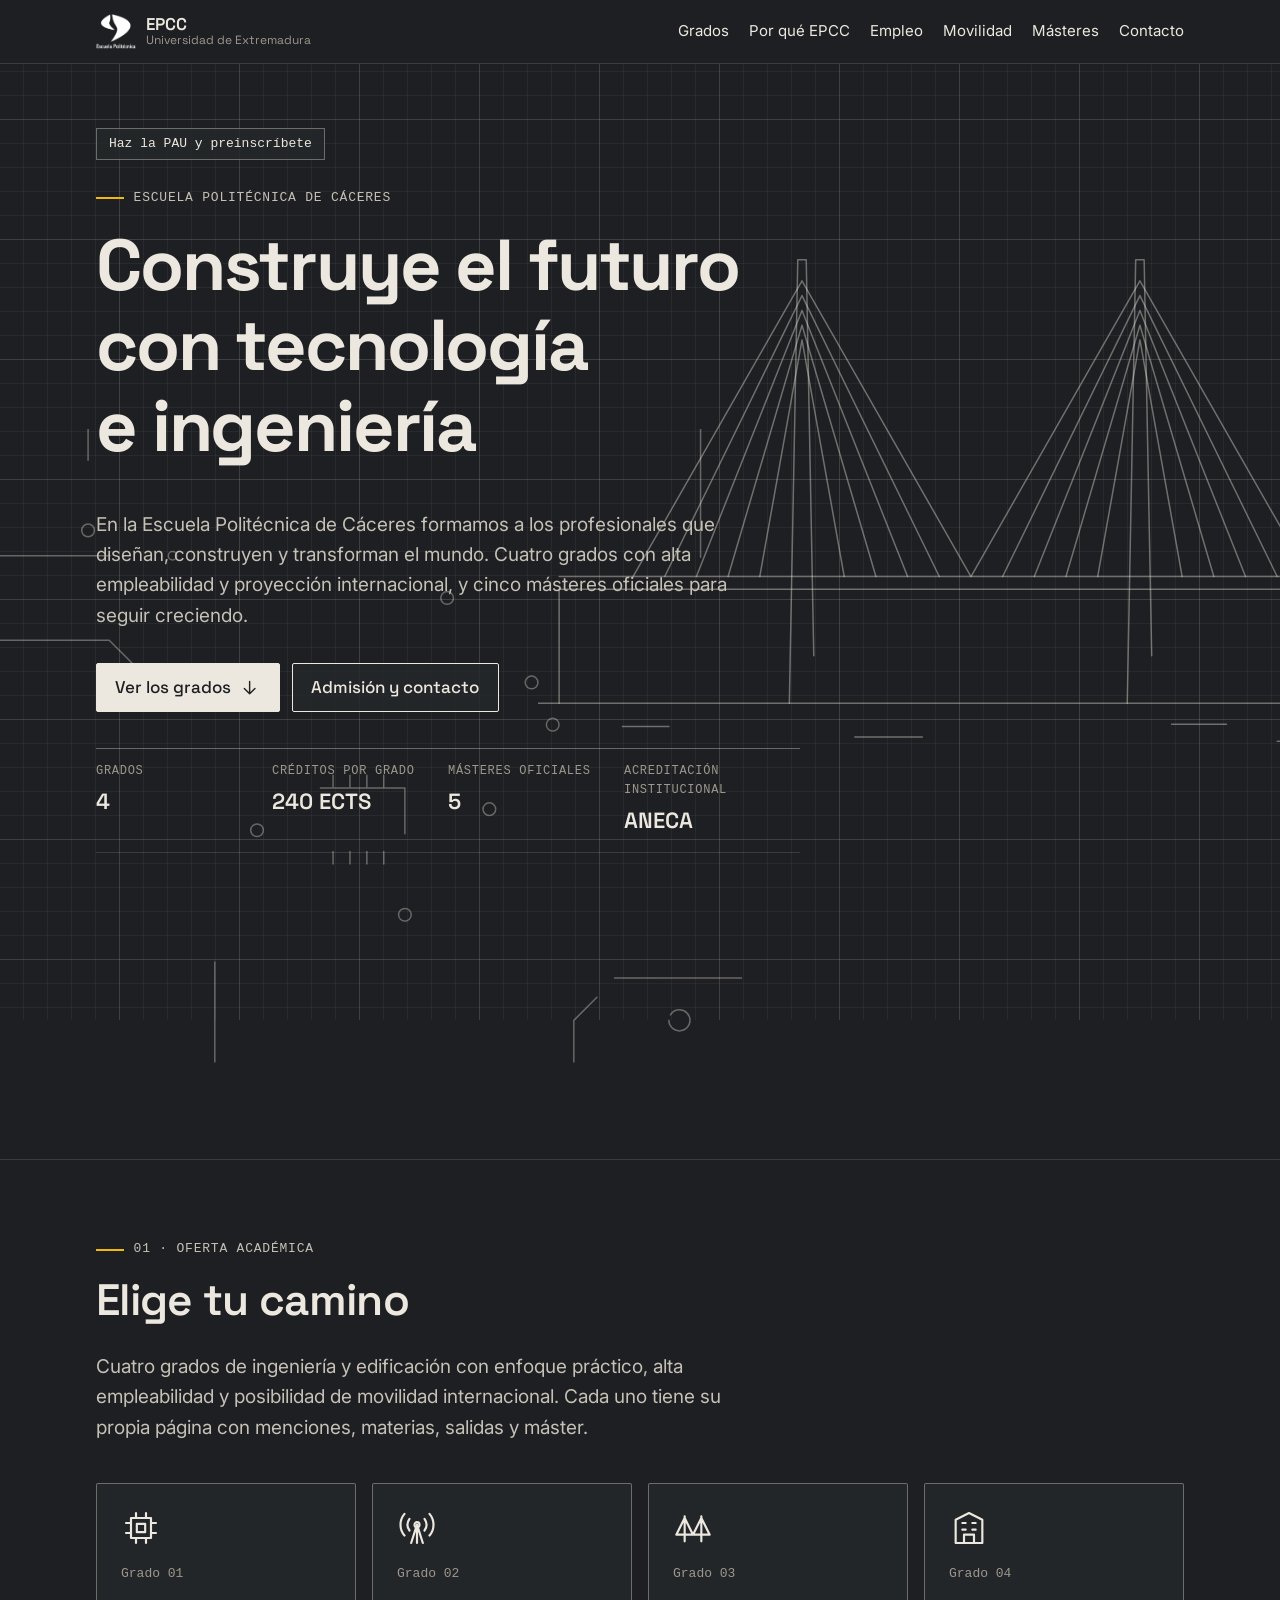
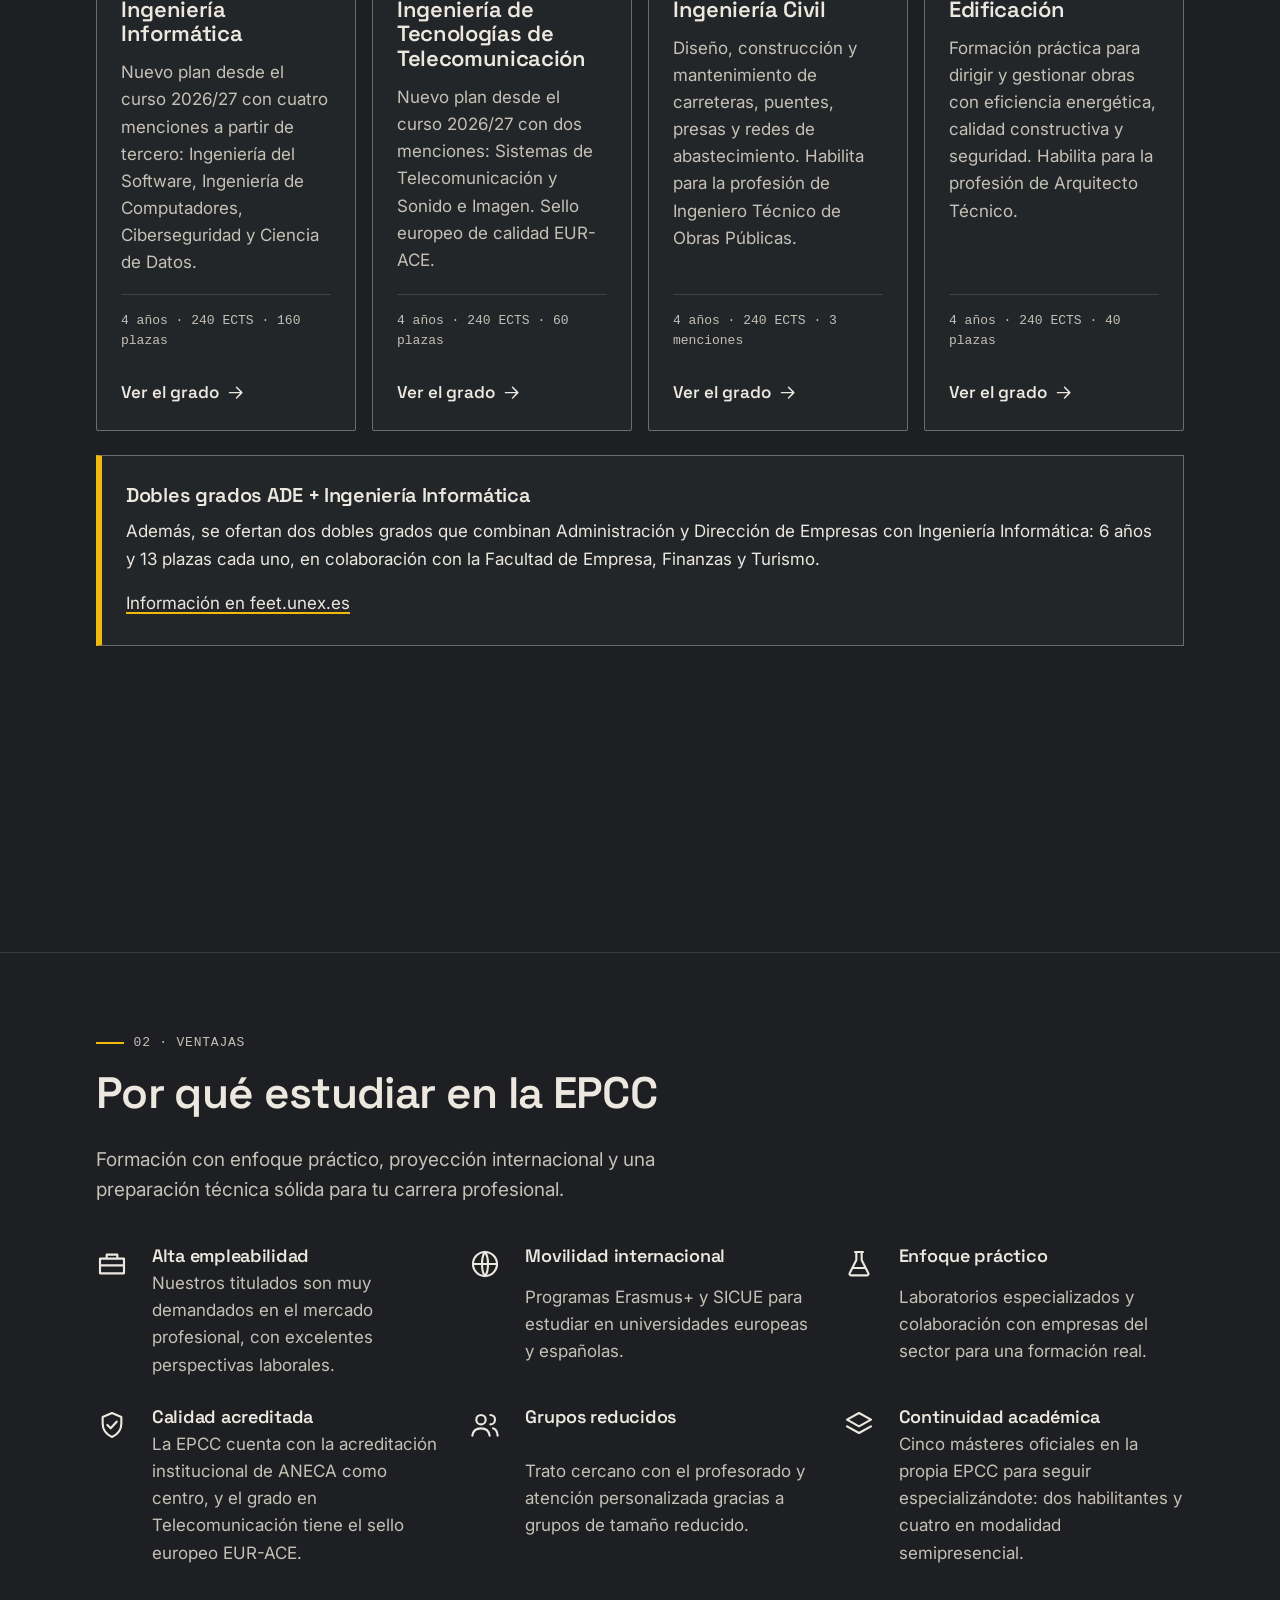
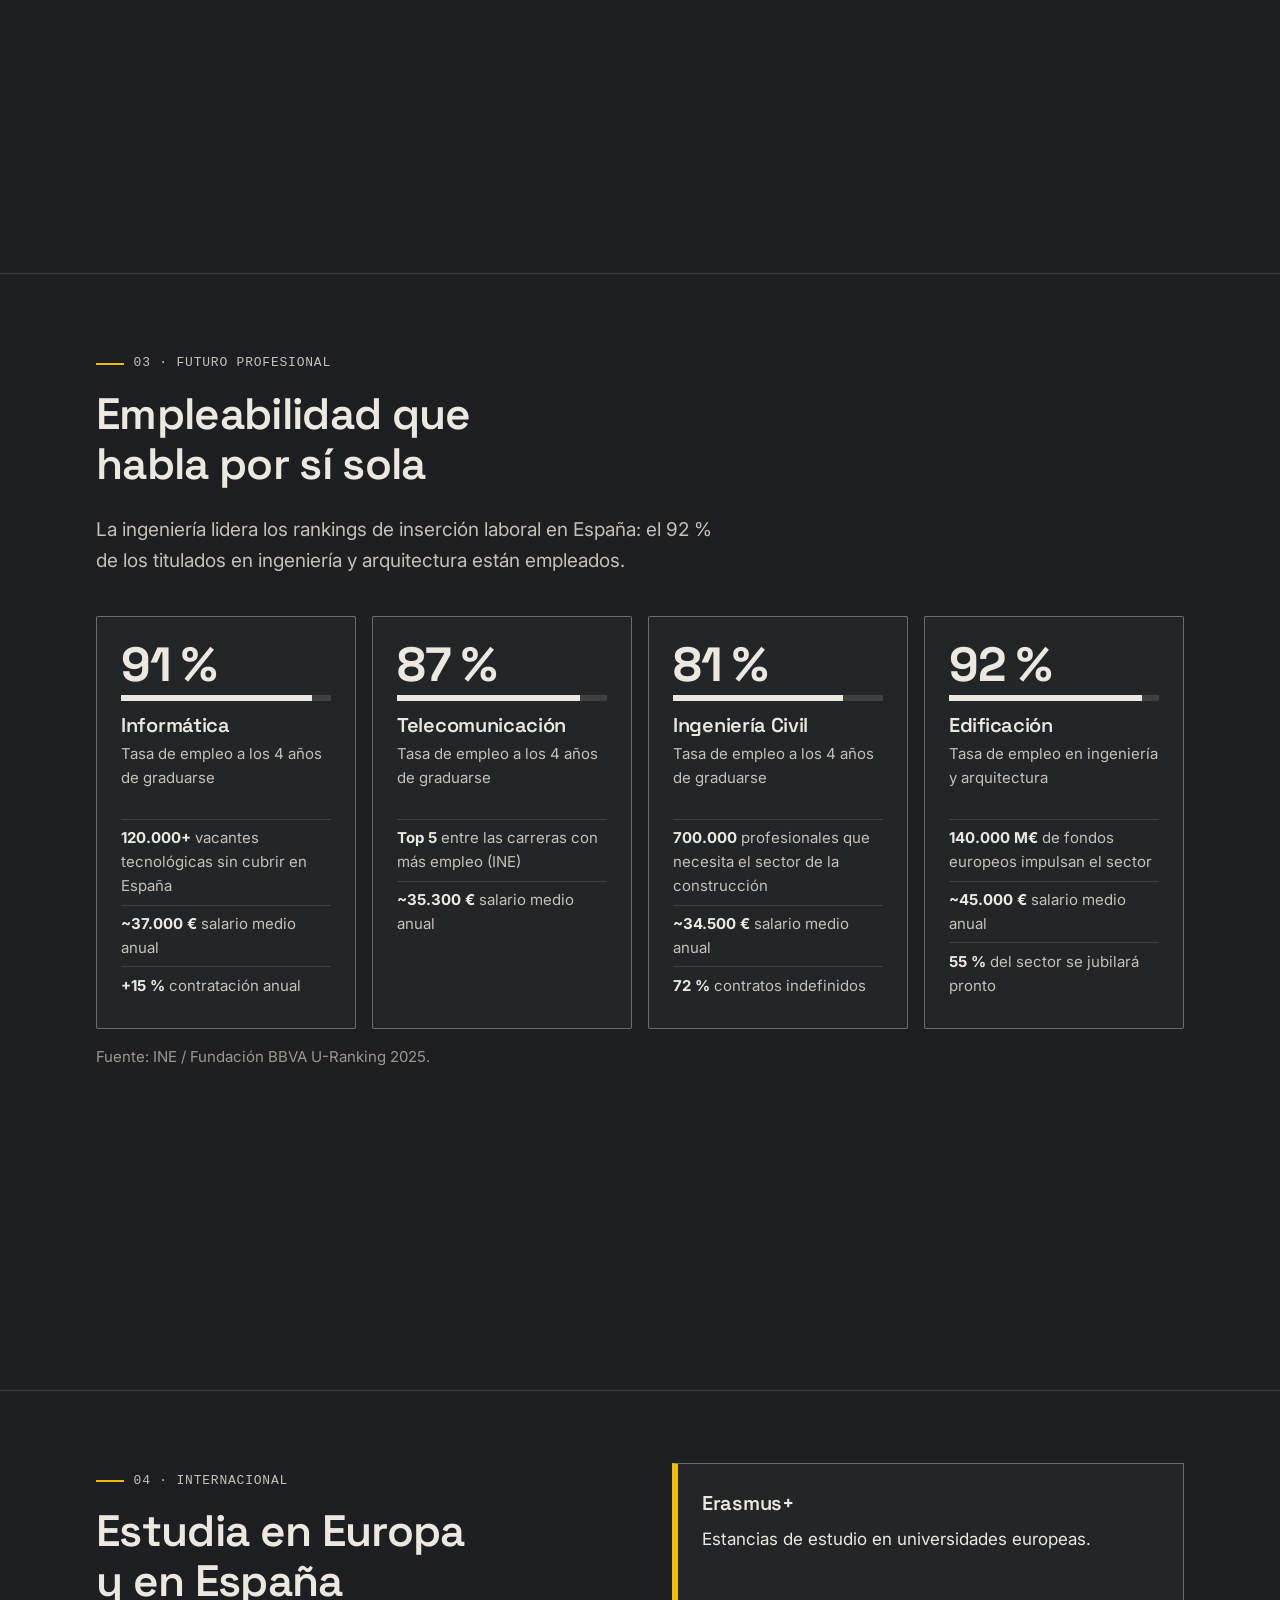
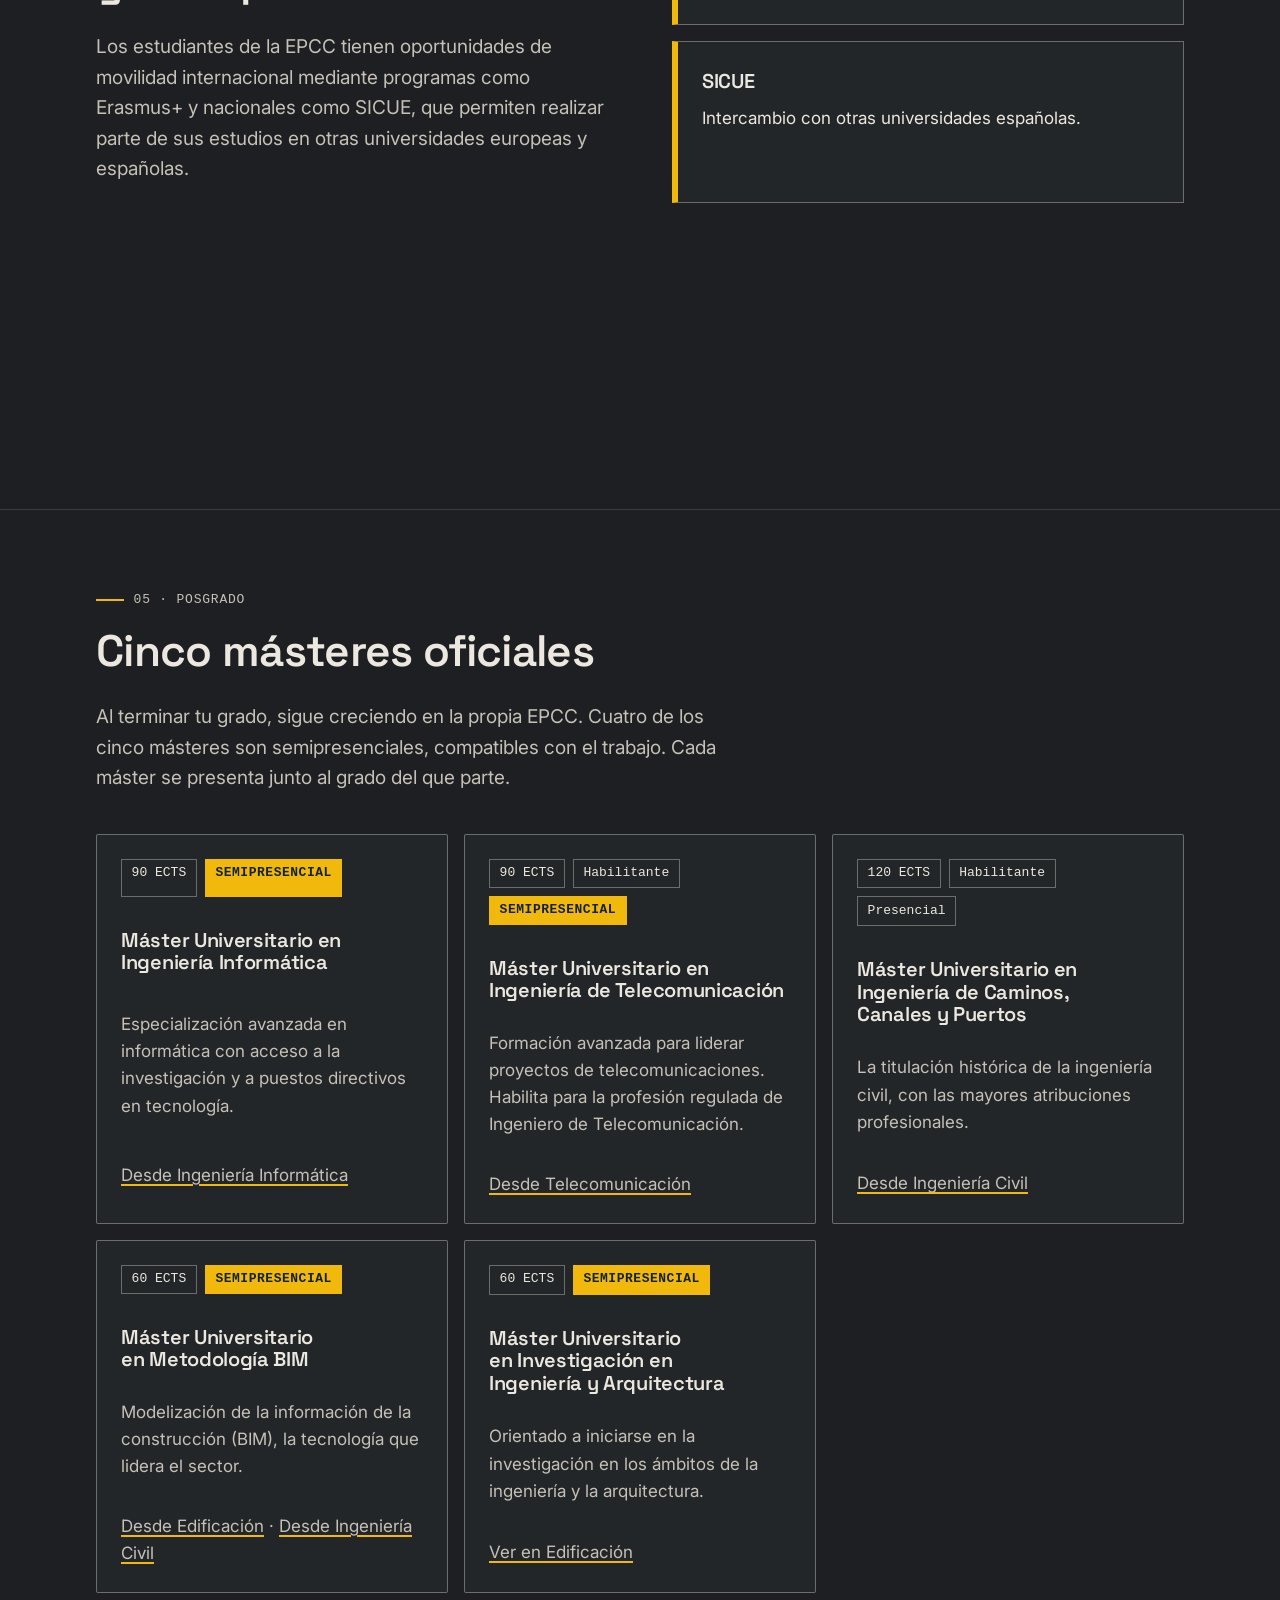
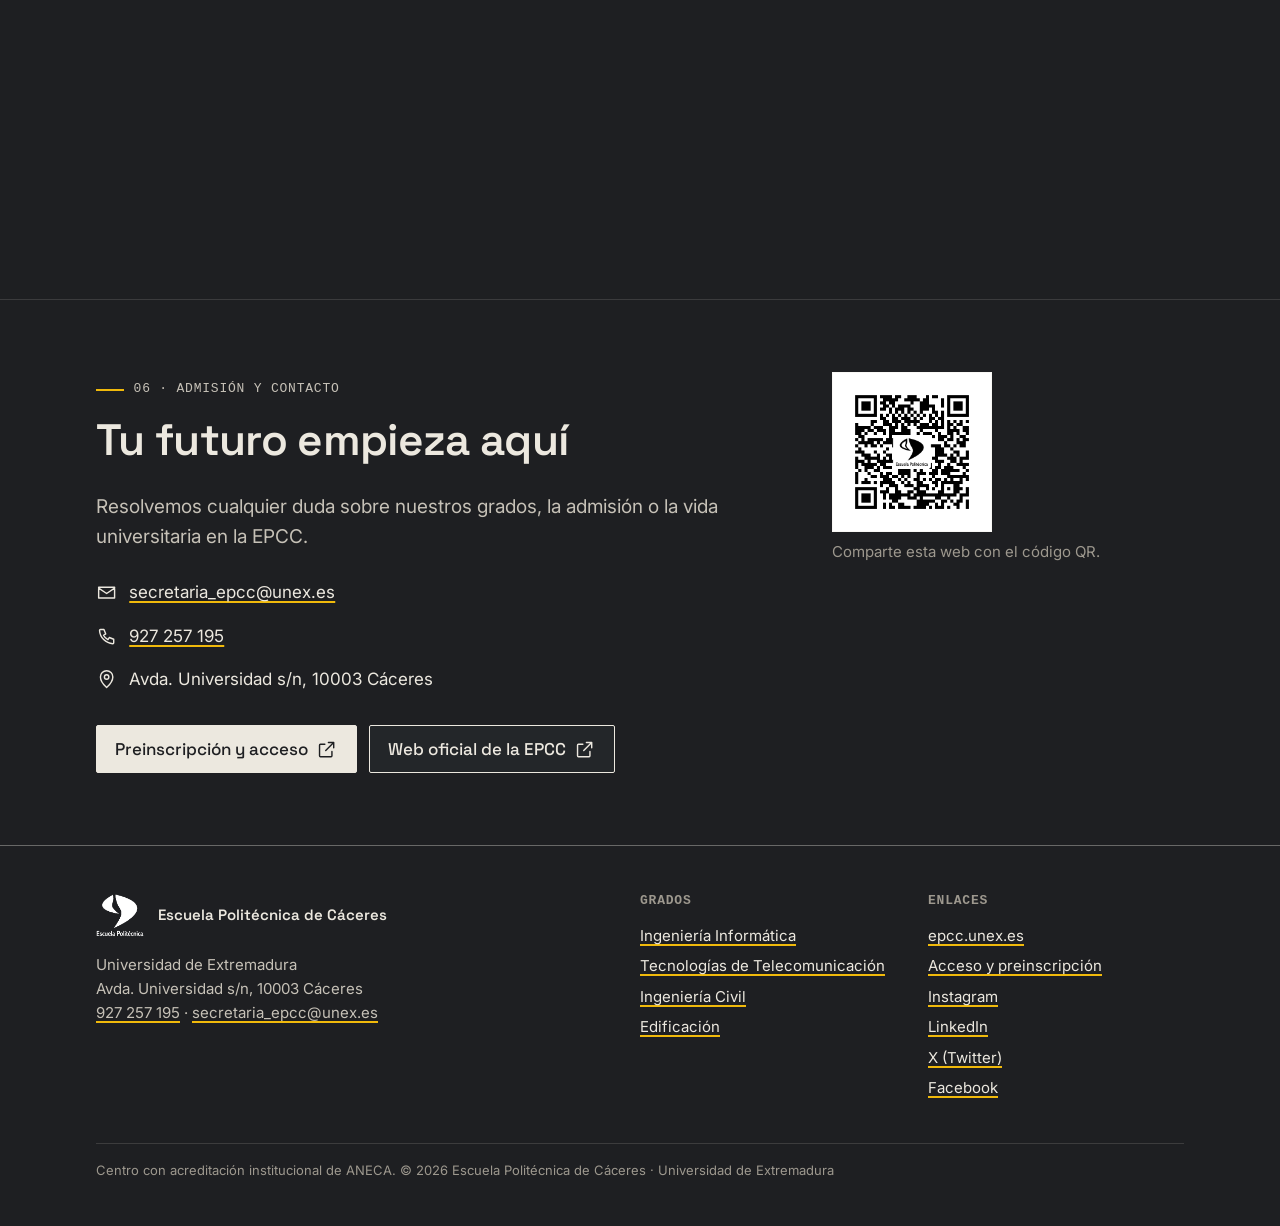
==== index.html @ 47491d98 "fix(design): inline line-art sprite so drawings render from file://" ====
<!DOCTYPE html>
<html lang="es">
<head>
  <meta charset="UTF-8">
  <meta name="viewport" content="width=device-width, initial-scale=1">
  <title>Escuela Politécnica de Cáceres · Grados y másteres</title>
  <meta name="description" content="Escuela Politécnica de Cáceres (Universidad de Extremadura): grados en Ingeniería Informática, Telecomunicación, Ingeniería Civil y Edificación, y cinco másteres oficiales.">
  <meta property="og:type" content="website">
  <meta property="og:title" content="Escuela Politécnica de Cáceres · Grados y másteres">
  <meta property="og:description" content="Cuatro grados de ingeniería y edificación y cinco másteres oficiales en la Universidad de Extremadura, Cáceres.">
  <meta property="og:image" content="assets/img/logo-epcc-color.png">
  <meta property="og:locale" content="es_ES">
  <meta name="theme-color" content="#1e1f22">
  <link rel="icon" type="image/png" href="assets/img/logo-epcc-color.png">
  <link rel="preconnect" href="https://fonts.googleapis.com">
  <link rel="preconnect" href="https://fonts.gstatic.com" crossorigin>
  <link rel="stylesheet" href="https://fonts.googleapis.com/css2?family=Inter:wght@400;500;600&amp;family=Space+Grotesk:wght@500;600;700&amp;display=swap">
  <link rel="stylesheet" href="assets/css/site.css">
  <script src="assets/js/parallax.js" defer></script>
</head>
<body>
  <svg class="sprite" width="0" height="0" style="position:absolute" aria-hidden="true" focusable="false">
    <!-- Inlined line-art sprite (source: assets/img/lineart.svg) so drawings also render from file:// -->
    <symbol id="bridge" viewBox="0 0 800 600">
    <path d="M20 420H780M20 432H780" pathLength="1" vector-effect="non-scaling-stroke"/>
    <path d="M20 432V540M780 432V540" pathLength="1" vector-effect="non-scaling-stroke"/>
    <path d="M0 540H800M80 562h44M300 572h64M600 560h52M700 576h36" pathLength="1" vector-effect="non-scaling-stroke"/>
    <path d="M238 540L246 120H254L262 540" pathLength="1" vector-effect="non-scaling-stroke"/>
    <path d="M558 540L566 120H574L582 540" pathLength="1" vector-effect="non-scaling-stroke"/>
    <path d="M250 196L210 420M250 196L290 420M250 182L180 420M250 182L320 420M250 168L150 420M250 168L350 420M250 154L120 420M250 154L380 420M250 140L90 420M250 140L410 420M570 196L530 420M570 196L610 420M570 182L500 420M570 182L640 420M570 168L470 420M570 168L670 420M570 154L440 420M570 154L700 420M570 140L410 420M570 140L730 420" pathLength="1" vector-effect="non-scaling-stroke"/>
  </symbol>
  <symbol id="dam" viewBox="0 0 800 600">
    <path d="M0 180L140 230L240 470H560L660 230L800 180" pathLength="1" vector-effect="non-scaling-stroke"/>
    <path d="M0 236L118 272L198 470M800 236L682 272L602 470" pathLength="1" vector-effect="non-scaling-stroke"/>
    <path d="M235 250Q400 300 565 250M235 262Q400 312 565 262M262 470Q400 500 538 470" pathLength="1" vector-effect="non-scaling-stroke"/>
    <path d="M276.2 272.9L296.5 476.6M317.5 280.8L331 481.2M358.8 285.4L365.5 484.1M400 287L400 485M441.2 285.4L434.5 484.1M482.5 280.8L469 481.2M523.8 272.9L503.5 476.6" pathLength="1" vector-effect="non-scaling-stroke"/>
    <path d="M300 222h80M420 214h64M350 198h52M470 232h40" pathLength="1" vector-effect="non-scaling-stroke"/>
    <path d="M384 496Q394 556 362 600M418 496Q430 556 452 600" pathLength="1" vector-effect="non-scaling-stroke"/>
    <path d="M470 516h52v30h-52Z" pathLength="1" vector-effect="non-scaling-stroke"/>
  </symbol>
  <symbol id="road" viewBox="0 0 800 600">
    <path d="M0 250H800" pathLength="1" vector-effect="non-scaling-stroke"/>
    <path d="M0 250Q150 196 300 250M470 250Q620 186 800 238" pathLength="1" vector-effect="non-scaling-stroke"/>
    <path d="M60 600L392 250M740 600L408 250" pathLength="1" vector-effect="non-scaling-stroke"/>
    <path d="M400 590L400 545M400 505L400 470M400 442L400 415M400 396L400 376M400 362L400 346M400 336L400 324M400 316L400 306M400 300L400 292" pathLength="1" vector-effect="non-scaling-stroke"/>
    <path d="M714.2 558V426h-24.6M623.8 467V374h-17.4M554.2 397V334h-11.8M498.5 341V302h-7.3" pathLength="1" vector-effect="non-scaling-stroke"/>
  </symbol>
  <symbol id="circuit" viewBox="0 0 800 600">
    <path d="M40 120H260L300 160H514" pathLength="1" vector-effect="non-scaling-stroke"/>
    <path d="M40 200H200L240 240H420L460 280H614" pathLength="1" vector-effect="non-scaling-stroke"/>
    <path d="M80 600V420L120 380H334" pathLength="1" vector-effect="non-scaling-stroke"/>
    <path d="M760 0V200L720 240H606" pathLength="1" vector-effect="non-scaling-stroke"/>
    <path d="M800 520H600L560 480V366" pathLength="1" vector-effect="non-scaling-stroke"/>
    <path d="M300 600V500L340 460H474" pathLength="1" vector-effect="non-scaling-stroke"/>
    <path d="M640 600V560L680 520H800" pathLength="1" vector-effect="non-scaling-stroke"/>
    <path d="M180 0V90" pathLength="1" vector-effect="non-scaling-stroke"/>
    <path d="M514 160a6 6 0 1 0 12 0a6 6 0 1 0 -12 0M614 280a6 6 0 1 0 12 0a6 6 0 1 0 -12 0M334 380a6 6 0 1 0 12 0a6 6 0 1 0 -12 0M594 240a6 6 0 1 0 12 0a6 6 0 1 0 -12 0M554 360a6 6 0 1 0 12 0a6 6 0 1 0 -12 0M474 460a6 6 0 1 0 12 0a6 6 0 1 0 -12 0M174 96a6 6 0 1 0 12 0a6 6 0 1 0 -12 0" pathLength="1" vector-effect="non-scaling-stroke"/>
    <path d="M400 340h80v60h-80ZM412 340V328M412 400V412M428 340V328M428 400V412M444 340V328M444 400V412M460 340V328M460 400V412" pathLength="1" vector-effect="non-scaling-stroke"/>
    <path d="M50 60a10 10 0 1 0 20 0a10 10 0 1 0 -20 0M730 560a10 10 0 1 0 20 0a10 10 0 1 0 -20 0M256 120a4 4 0 1 0 8 0a4 4 0 1 0 -8 0M236 240a4 4 0 1 0 8 0a4 4 0 1 0 -8 0" pathLength="1" vector-effect="non-scaling-stroke"/>
  </symbol>
  <symbol id="chip" viewBox="0 0 800 600">
    <path d="M250 150h300v300h-300Z" pathLength="1" vector-effect="non-scaling-stroke"/>
    <path d="M330 230h140v140h-140Z" pathLength="1" vector-effect="non-scaling-stroke"/>
    <path d="M365 230V370M400 230V370M435 230V370M330 265H470M330 300H470M330 335H470" pathLength="1" vector-effect="non-scaling-stroke"/>
    <path d="M270 150V120M270 450V480M250 300H220M550 300H580M298.9 150V120M298.9 450V480M250 328.9H220M550 328.9H580M327.8 150V120M327.8 450V480M250 357.8H220M550 357.8H580M356.7 150V120M356.7 450V480M250 386.7H220M550 386.7H580M385.6 150V120M385.6 450V480M250 415.6H220M550 415.6H580M414.4 150V120M414.4 450V480M250 444.4H220M550 444.4H580M443.3 150V120M443.3 450V480M250 473.3H220M550 473.3H580M472.2 150V120M472.2 450V480M250 502.2H220M550 502.2H580M501.1 150V120M501.1 450V480M250 531.1H220M550 531.1H580M530 150V120M530 450V480M250 560H220M550 560H580" pathLength="1" vector-effect="non-scaling-stroke"/>
    <path d="M298.9 120V90L258.9 50H40M356.7 120V0M580 357.8H640L680 317.8H800M443.3 480V540L483.3 580H760M220 502.2H160L120 542.2V600" pathLength="1" vector-effect="non-scaling-stroke"/>
    <path d="M265 172a7 7 0 1 0 14 0a7 7 0 1 0 -14 0" pathLength="1" vector-effect="non-scaling-stroke"/>
  </symbol>
  <symbol id="network" viewBox="0 0 800 600">
    <path d="M131.6 136.8L286.5 93.7M312.7 96L459.1 164.9M481.4 166.4L646.6 114.2M126.4 150.2L212.6 288.1M305.8 102.7L400.8 310M465.8 181.2L417.7 309.4M233.8 302.2L388.3 326.6M431.7 326.6L586.2 302.2M604.2 286.6L655.8 123.4M609.9 309.9L710.1 410.1M212.9 312.1L126.1 459.7M131.9 471.7L316.1 498M336 487.3L400.6 349.9M343.9 498.7L528.1 481.1M543.8 468.6L595.6 313.3M551.4 476.2L706.7 424.4M478.5 178.5L590.1 290.1" pathLength="1" vector-effect="non-scaling-stroke"/>
    <path d="M112 140a8 8 0 1 0 16 0a8 8 0 1 0 -16 0M290 90a10 10 0 1 0 20 0a10 10 0 1 0 -20 0M462 170a8 8 0 1 0 16 0a8 8 0 1 0 -16 0M650 110a10 10 0 1 0 20 0a10 10 0 1 0 -20 0M210 300a10 10 0 1 0 20 0a10 10 0 1 0 -20 0M392 330a18 18 0 1 0 36 0a18 18 0 1 0 -36 0M590 300a10 10 0 1 0 20 0a10 10 0 1 0 -20 0M112 470a8 8 0 1 0 16 0a8 8 0 1 0 -16 0M320 500a10 10 0 1 0 20 0a10 10 0 1 0 -20 0M532 480a8 8 0 1 0 16 0a8 8 0 1 0 -16 0M710 420a10 10 0 1 0 20 0a10 10 0 1 0 -20 0" pathLength="1" vector-effect="non-scaling-stroke"/>
    <path d="M403 330a7 7 0 1 0 14 0a7 7 0 1 0 -14 0" pathLength="1" vector-effect="non-scaling-stroke"/>
  </symbol>
  <symbol id="antenna" viewBox="0 0 800 600">
    <path d="M330 560L392 120M470 560L408 120M400 120V40" pathLength="1" vector-effect="non-scaling-stroke"/>
    <path d="M220 560H580" pathLength="1" vector-effect="non-scaling-stroke"/>
    <path d="M338.5 500L461.5 500M346.9 440L453.1 440M355.4 380L444.6 380M363.8 320L436.2 320M372.3 260L427.7 260M380.7 200L419.3 200M386.4 160L413.6 160M392 120L408 120" pathLength="1" vector-effect="non-scaling-stroke"/>
    <path d="M330 560L461.5 500M470 560L338.5 500M338.5 500L453.1 440M461.5 500L346.9 440M346.9 440L444.6 380M453.1 440L355.4 380M355.4 380L436.2 320M444.6 380L363.8 320M363.8 320L427.7 260M436.2 320L372.3 260M372.3 260L419.3 200M427.7 260L380.7 200M380.7 200L413.6 160M419.3 200L386.4 160M386.4 160L408 120M413.6 160L392 120" pathLength="1" vector-effect="non-scaling-stroke"/>
    <path d="M372 214Q342 236 372 258M372 236H356M428 276Q458 298 428 320M428 298H444" pathLength="1" vector-effect="non-scaling-stroke"/>
    <path d="M392 150h-10v34h10M408 150h10v34h-10" pathLength="1" vector-effect="non-scaling-stroke"/>
    <path d="M426.8 29.1A34 34 0 0 1 426.8 70.9M373.2 29.1A34 34 0 0 0 373.2 70.9M450.4 10.6A64 64 0 0 1 450.4 89.4M349.6 10.6A64 64 0 0 0 349.6 89.4M474.1 -7.9A94 94 0 0 1 474.1 107.9M325.9 -7.9A94 94 0 0 0 325.9 107.9M497.7 -26.3A124 124 0 0 1 497.7 126.3M302.3 -26.3A124 124 0 0 0 302.3 126.3" pathLength="1" vector-effect="non-scaling-stroke"/>
  </symbol>
  <symbol id="waveform" viewBox="0 0 800 600">
    <path d="M40 300L46 300.5L52 302.2L58 304.9L64 308.1L70 311.3L76 313.6L82 314.2L88 312.3L94 307.7L100 300.5L106 291.1L112 280.8L118 270.9L124 262.8L130 258L136 257.5L142 261.8L148 270.7L154 283.4L160 298.3L166 313.9L172 328L178 339.1L184 345.8L190 347.5L196 344.2L202 336.6L208 325.9L214 313.8L220 301.8L226 291.4L232 283.6L238 279L244 277.5L250 278.7L256 282L262 286.3L268 291L274 295.4L280 299.3L286 302.5L292 305.2L298 307.7L304 310L310 312L316 313.5L322 313.9L328 312.5L334 308.7L340 302.2L346 292.9L352 281.6L358 269.2L364 257.6L370 248.6L376 244.2L382 245.9L388 254.7L394 270.4L400 292.1L406 317.7L412 344.4L418 368.9L424 388L430 399L436 400L442 390.5L448 371.2L454 344.1L460 312.3L466 279.4L472 249.3L478 225.2L484 209.8L490 204.3L496 208.8L502 222.2L508 242.1L514 265.8L520 290.2L526 312.3L532 330L538 341.8L544 347.3L550 346.8L556 341.4L562 332.7L568 322.5L574 312.4L580 303.5L586 296.7L592 292.3L598 290.1L604 289.7L610 290.6L616 292.1L622 293.8L628 295.6L634 297.4L640 299.1L646 300.9L652 302.8L658 304.8L664 306.7L670 308.2L676 309L682 308.9L688 307.6L694 305.2L700 302.1L706 298.5L712 295.1L718 292.5L724 291L730 290.9L736 292.1L742 294.2L748 296.7L754 298.8L760 300" pathLength="1" vector-effect="non-scaling-stroke"/>
    <path d="M40 300L46 300.9L52 301.6L58 301.9L64 301.3L70 299.9L76 297.5L82 294.3L88 290.8L94 287.6L100 285.2L106 284.3L112 285.3L118 288.4L124 293.5L130 300.1L136 307.5L142 314.9L148 321.1L154 325.5L160 327.2L166 326.1L172 322.3L178 316.2L184 308.5L190 300.3L196 292.6L202 286.3L208 281.9L214 279.9L220 280.3L226 282.7L232 286.5L238 291L244 295.6L250 299.7L256 302.8L262 305L268 306.1L274 306.3L280 306L286 305.4L292 304.5L298 303.4L304 302.1L310 300.3L316 298L322 295.1L328 291.8L334 288.4L340 285.5L346 283.7L352 283.6L358 285.9L364 290.8L370 298.3L376 307.7L382 318.3L388 328.6L394 337.3L400 343L406 344.5L412 341.1L418 332.7L424 320.1L430 304.3L436 287.1L442 270.5L448 256.5L454 246.7L460 242.3L466 243.9L472 251.2L478 263.2L484 278.5L490 295L496 310.9L502 324.5L508 334.3L514 339.6L520 340.3L526 336.8L532 330.1L538 321.3L544 311.8L550 302.9L556 295.4L562 290.1L568 287.1L574 286.2L580 287.1L586 289.3L592 292L598 294.8L604 297.3L610 299.3L616 300.8L622 301.8L628 302.4L634 302.8L640 303.1L646 303.1L652 303L658 302.6L664 301.8L670 300.7L676 299.2L682 297.5L688 295.9L694 294.6L700 293.9L706 293.8L712 294.5L718 295.8L724 297.5L730 299.2L736 300.7L742 301.6L748 301.7L754 301.1L760 300" pathLength="1" vector-effect="non-scaling-stroke"/>
    <path d="M40 300H760" pathLength="1" vector-effect="non-scaling-stroke"/>
    <path d="M70 440h34v60h-34ZM104 440L150 404V536L104 500" pathLength="1" vector-effect="non-scaling-stroke"/>
    <path d="M179.9 453.3A26 26 0 0 1 179.9 486.7M196.8 439.1A48 48 0 0 1 196.8 500.9M213.6 425A70 70 0 0 1 213.6 515" pathLength="1" vector-effect="non-scaling-stroke"/>
    <path d="M570 130a80 80 0 1 0 160 0a80 80 0 1 0 -160 0M558 130a92 92 0 1 0 184 0a92 92 0 1 0 -184 0M679 137.8L657.8 159L628.8 151.2L621 122.2L642.2 101L671.2 108.8L679 137.8" pathLength="1" vector-effect="non-scaling-stroke"/>
    <path d="M679 137.8L650 206M657.8 159L584.2 168M628.8 151.2L584.2 92M621 122.2L650 54M642.2 101L715.8 92M671.2 108.8L715.8 168" pathLength="1" vector-effect="non-scaling-stroke"/>
  </symbol>
  <symbol id="section" viewBox="0 0 800 600">
    <path d="M20 500H780" pathLength="1" vector-effect="non-scaling-stroke"/>
    <path d="M140 410H660M140 420H660M140 320H660M140 330H660M140 230H660M140 240H660M140 140H660M140 150H660" pathLength="1" vector-effect="non-scaling-stroke"/>
    <path d="M140 140V122H660V140" pathLength="1" vector-effect="non-scaling-stroke"/>
    <path d="M154 500V420M166 500V420M154 410V330M166 410V330M154 320V240M166 320V240M154 230V150M166 230V150M314 500V420M326 500V420M314 410V330M326 410V330M314 320V240M326 320V240M314 230V150M326 230V150M474 500V420M486 500V420M474 410V330M486 410V330M474 320V240M486 320V240M474 230V150M486 230V150M634 500V420M646 500V420M634 410V330M646 410V330M634 320V240M646 320V240M634 230V150M646 230V150" pathLength="1" vector-effect="non-scaling-stroke"/>
    <path d="M130 500h60v36h-60ZM290 500h60v36h-60ZM450 500h60v36h-60ZM610 500h60v36h-60Z" pathLength="1" vector-effect="non-scaling-stroke"/>
    <path d="M500 500L500 490L515 490L515 480L530 480L530 470L545 470L545 460L560 460L560 450L575 450L575 440L590 440L590 430L605 430L605 420L620 420M500 410L500 400L515 400L515 390L530 390L530 380L545 380L545 370L560 370L560 360L575 360L575 350L590 350L590 340L605 340L605 330L620 330M500 320L500 310L515 310L515 300L530 300L530 290L545 290L545 280L560 280L560 270L575 270L575 260L590 260L590 250L605 250L605 240L620 240M500 230L500 220L515 220L515 210L530 210L530 200L545 200L545 190L560 190L560 180L575 180L575 170L590 170L590 160L605 160L605 150L620 150" pathLength="1" vector-effect="non-scaling-stroke"/>
    <path d="M90 140V500M82 508L98 492M84 500H130M82 418L98 402M84 410H130M82 328L98 312M84 320H130M82 238L98 222M84 230H130M82 148L98 132M84 140H130" pathLength="1" vector-effect="non-scaling-stroke"/>
    <path d="M40 506L26 522M68 506L54 522M96 506L82 522M124 506L110 522M152 506L138 522M180 506L166 522M208 506L194 522M236 506L222 522M264 506L250 522M292 506L278 522M320 506L306 522M348 506L334 522M376 506L362 522M404 506L390 522M432 506L418 522M460 506L446 522M488 506L474 522M516 506L502 522M544 506L530 522M572 506L558 522M600 506L586 522M628 506L614 522M656 506L642 522M684 506L670 522M712 506L698 522M740 506L726 522M768 506L754 522" pathLength="1" vector-effect="non-scaling-stroke"/>
  </symbol>
  <symbol id="frame" viewBox="0 0 800 600">
    <path d="M60 540H780" pathLength="1" vector-effect="non-scaling-stroke"/>
    <path d="M180 46V540M300 46V540M420 46V540M540 46V540" pathLength="1" vector-effect="non-scaling-stroke"/>
    <path d="M166 30a14 14 0 1 0 28 0a14 14 0 1 0 -28 0M286 30a14 14 0 1 0 28 0a14 14 0 1 0 -28 0M406 30a14 14 0 1 0 28 0a14 14 0 1 0 -28 0M526 30a14 14 0 1 0 28 0a14 14 0 1 0 -28 0" pathLength="1" vector-effect="non-scaling-stroke"/>
    <path d="M150 520H570M150 430H570M150 340H570M150 250H570M150 160H570" pathLength="1" vector-effect="non-scaling-stroke"/>
    <path d="M576 520l12 -12h-24ZM576 430l12 -12h-24ZM576 340l12 -12h-24ZM576 250l12 -12h-24ZM576 160l12 -12h-24Z" pathLength="1" vector-effect="non-scaling-stroke"/>
    <path d="M202 450h76v50h-76ZM202 360h76v50h-76ZM202 270h76v50h-76ZM202 180h76v50h-76ZM322 450h76v50h-76ZM322 360h76v50h-76ZM322 270h76v50h-76ZM322 180h76v50h-76ZM442 450h76v50h-76ZM442 360h76v50h-76ZM442 270h76v50h-76ZM442 180h76v50h-76Z" pathLength="1" vector-effect="non-scaling-stroke"/>
    <path d="M680 540V64M700 540V64M680 540L700 516M700 516L680 492M680 492L700 468M700 468L680 444M680 444L700 420M700 420L680 396M680 396L700 372M700 372L680 348M680 348L700 324M700 324L680 300M680 300L700 276M700 276L680 252M680 252L700 228M700 228L680 204M680 204L700 180M700 180L680 156M680 156L700 132M700 132L680 108M680 108L700 84M700 84L680 60" pathLength="1" vector-effect="non-scaling-stroke"/>
    <path d="M420 80H780M420 92H700M690 40L420 80M690 40L780 80M680 64H700V40H680Z" pathLength="1" vector-effect="non-scaling-stroke"/>
    <path d="M610 92V210M598 210h24M610 210q0 14 -10 14" pathLength="1" vector-effect="non-scaling-stroke"/>
  </symbol>
  <symbol id="plan" viewBox="0 0 800 600">
    <path d="M120 100h560v400h-560Z" pathLength="1" vector-effect="non-scaling-stroke"/>
    <path d="M132 112H668V488H600M540 488H132V112" pathLength="1" vector-effect="non-scaling-stroke"/>
    <path d="M120 500H540M600 500H680" pathLength="1" vector-effect="non-scaling-stroke"/>
    <path d="M132 296H300M350 296H668M132 304H300M350 304H668" pathLength="1" vector-effect="non-scaling-stroke"/>
    <path d="M396 112V200M404 112V200M396 250V296M404 250V296" pathLength="1" vector-effect="non-scaling-stroke"/>
    <path d="M300 300V250A50 50 0 0 1 350 300" pathLength="1" vector-effect="non-scaling-stroke"/>
    <path d="M404 200H454A50 50 0 0 1 404 250" pathLength="1" vector-effect="non-scaling-stroke"/>
    <path d="M540 494V444A60 60 0 0 1 600 494" pathLength="1" vector-effect="non-scaling-stroke"/>
    <path d="M200 106H320M480 106H600M126 380V460M674 160V240" pathLength="1" vector-effect="non-scaling-stroke"/>
    <path d="M120 540H680M120 532V548M680 532V548M400 532V548M80 100V500M72 100H88M72 500H88" pathLength="1" vector-effect="non-scaling-stroke"/>
    <path d="M708 70a22 22 0 1 0 44 0a22 22 0 1 0 -44 0M730 92V40l-8 14M730 40l8 14" pathLength="1" vector-effect="non-scaling-stroke"/>
  </symbol>
  </svg>
  <a class="skip-link" href="#contenido">Saltar al contenido</a>

  <div class="layers" aria-hidden="true">
    <div class="layer layer-grid"></div>
    <div class="layer layer-art">
      <svg class="scene" style="--i: 0" viewBox="0 0 800 600"><use href="#bridge"/></svg>
      <svg class="scene" style="--i: 1" viewBox="0 0 800 600"><use href="#circuit"/></svg>
      <svg class="scene" style="--i: 2" viewBox="0 0 800 600"><use href="#section"/></svg>
      <svg class="scene" style="--i: 3" viewBox="0 0 800 600"><use href="#antenna"/></svg>
      <svg class="scene" style="--i: 4" viewBox="0 0 800 600"><use href="#dam"/></svg>
      <svg class="scene" style="--i: 5" viewBox="0 0 800 600"><use href="#chip"/></svg>
      <svg class="scene" style="--i: 6" viewBox="0 0 800 600"><use href="#frame"/></svg>
    </div>
  </div>

  <div class="page">
    <header class="site-header">
      <div class="wrap">
        <a class="brand" href="index.html">
          <img class="logo-light" src="assets/img/logo-epcc-color.png" width="40" height="35" alt="Logotipo de la Escuela Politécnica de Cáceres">
          <img class="logo-dark" src="assets/img/logo-epcc-white.png" width="40" height="35" alt="Logotipo de la Escuela Politécnica de Cáceres">
          <span>EPCC<small>Universidad de Extremadura</small></span>
        </a>
        <nav class="nav" aria-label="Principal">
          <ul>
            <li><a href="#grados">Grados</a></li>
            <li><a href="#por-que">Por qué EPCC</a></li>
            <li><a href="#empleo">Empleo</a></li>
            <li><a href="#movilidad">Movilidad</a></li>
            <li><a href="#masteres">Másteres</a></li>
            <li><a href="#contacto">Contacto</a></li>
          </ul>
        </nav>
      </div>
    </header>

    <main id="contenido">
      <!-- Hero -->
      <section class="hero" aria-labelledby="hero-title">
        <div class="wrap">
          <p class="hero-badge">Haz la PAU y preinscríbete</p>
          <p class="eyebrow">Escuela Politécnica de Cáceres</p>
          <h1 id="hero-title">Construye el futuro con tecnología e ingeniería</h1>
          <p class="lead">
            En la Escuela Politécnica de Cáceres formamos a los profesionales que diseñan,
            construyen y transforman el mundo. Cuatro grados con alta empleabilidad y
            proyección internacional, y cinco másteres oficiales para seguir creciendo.
          </p>
          <div class="actions">
            <a class="btn btn-primary" href="#grados">
              Ver los grados
              <svg class="icon" viewBox="0 0 24 24" aria-hidden="true"><path d="M12 5v14M6 13l6 6 6-6"/></svg>
            </a>
            <a class="btn" href="#contacto">Admisión y contacto</a>
          </div>
          <dl class="facts">
            <div><dt>Grados</dt><dd>4</dd></div>
            <div><dt>Créditos por grado</dt><dd>240 ECTS</dd></div>
            <div><dt>Másteres oficiales</dt><dd>5</dd></div>
            <div><dt>Acreditación institucional</dt><dd>ANECA</dd></div>
          </dl>
        </div>
      </section>

      <!-- Degrees -->
      <section class="section" id="grados" aria-labelledby="grados-title">
        <div class="wrap">
          <div class="section-head">
            <p class="eyebrow">01 · Oferta académica</p>
            <h2 id="grados-title">Elige tu camino</h2>
            <p class="lead">Cuatro grados de ingeniería y edificación con enfoque práctico, alta empleabilidad y posibilidad de movilidad internacional. Cada uno tiene su propia página con menciones, materias, salidas y máster.</p>
          </div>

          <div class="grid grid-4">
            <a class="card degree-card" href="informatica.html">
              <svg class="card-icon" viewBox="0 0 24 24" aria-hidden="true" fill="none" stroke="currentColor" stroke-width="1.3" stroke-linecap="round" stroke-linejoin="round"><rect x="6" y="6" width="12" height="12"/><rect x="9.5" y="9.5" width="5" height="5"/><path d="M9 3v3M15 3v3M9 18v3M15 18v3M3 9h3M3 15h3M18 9h3M18 15h3"/></svg>
              <span class="card-index">Grado 01</span>
              <h3>Ingeniería Informática</h3>
              <p>Nuevo plan desde el curso 2026/27 con cuatro menciones a partir de tercero: Ingeniería del Software, Ingeniería de Computadores, Ciberseguridad y Ciencia de Datos.</p>
              <p class="meta">4 años · 240 ECTS · 160 plazas</p>
              <span class="go">Ver el grado <svg class="icon" viewBox="0 0 24 24" aria-hidden="true"><path d="M5 12h14M13 6l6 6-6 6"/></svg></span>
            </a>
            <a class="card degree-card" href="teleco.html">
              <svg class="card-icon" viewBox="0 0 24 24" aria-hidden="true" fill="none" stroke="currentColor" stroke-width="1.3" stroke-linecap="round" stroke-linejoin="round"><path d="M12 10v11M8.5 21L12 10l3.5 11M7.5 6.5a6 6 0 0 0 0 7M16.5 6.5a6 6 0 0 1 0 7M4.5 3.5a10 10 0 0 0 0 13M19.5 3.5a10 10 0 0 1 0 13"/><circle cx="12" cy="10" r="1.5"/></svg>
              <span class="card-index">Grado 02</span>
              <h3>Ingeniería de Tecnologías de Telecomunicación</h3>
              <p>Nuevo plan desde el curso 2026/27 con dos menciones: Sistemas de Telecomunicación y Sonido e Imagen. Sello europeo de calidad EUR-ACE.</p>
              <p class="meta">4 años · 240 ECTS · 60 plazas</p>
              <span class="go">Ver el grado <svg class="icon" viewBox="0 0 24 24" aria-hidden="true"><path d="M5 12h14M13 6l6 6-6 6"/></svg></span>
            </a>
            <a class="card degree-card" href="civil.html">
              <svg class="card-icon" viewBox="0 0 24 24" aria-hidden="true" fill="none" stroke="currentColor" stroke-width="1.3" stroke-linecap="round" stroke-linejoin="round"><path d="M2 16h20M7 16V5M17 16V5M7 6l-5 10M7 6l5 10M17 6l-5 10M17 6l5 10M7 16v4M17 16v4"/></svg>
              <span class="card-index">Grado 03</span>
              <h3>Ingeniería Civil</h3>
              <p>Diseño, construcción y mantenimiento de carreteras, puentes, presas y redes de abastecimiento. Habilita para la profesión de Ingeniero Técnico de Obras Públicas.</p>
              <p class="meta">4 años · 240 ECTS · 3 menciones</p>
              <span class="go">Ver el grado <svg class="icon" viewBox="0 0 24 24" aria-hidden="true"><path d="M5 12h14M13 6l6 6-6 6"/></svg></span>
            </a>
            <a class="card degree-card" href="edificacion.html">
              <svg class="card-icon" viewBox="0 0 24 24" aria-hidden="true" fill="none" stroke="currentColor" stroke-width="1.3" stroke-linecap="round" stroke-linejoin="round"><path d="M4 21V7l8-4 8 4v14M4 21h16M9 21v-5h6v5M8 9h2M14 9h2M8 13h2M14 13h2"/></svg>
              <span class="card-index">Grado 04</span>
              <h3>Edificación</h3>
              <p>Formación práctica para dirigir y gestionar obras con eficiencia energética, calidad constructiva y seguridad. Habilita para la profesión de Arquitecto Técnico.</p>
              <p class="meta">4 años · 240 ECTS · 40 plazas</p>
              <span class="go">Ver el grado <svg class="icon" viewBox="0 0 24 24" aria-hidden="true"><path d="M5 12h14M13 6l6 6-6 6"/></svg></span>
            </a>
          </div>

          <div class="callout" style="margin-top: 1.5rem">
            <h3>Dobles grados ADE + Ingeniería Informática</h3>
            <p>Además, se ofertan dos dobles grados que combinan Administración y Dirección de Empresas con Ingeniería Informática: 6 años y 13 plazas cada uno, en colaboración con la Facultad de Empresa, Finanzas y Turismo.</p>
            <p><a href="https://feet.unex.es">Información en feet.unex.es</a></p>
          </div>
        </div>
      </section>

      <!-- Why EPCC -->
      <section class="section" id="por-que" aria-labelledby="por-que-title">
        <div class="wrap">
          <div class="section-head">
            <p class="eyebrow">02 · Ventajas</p>
            <h2 id="por-que-title">Por qué estudiar en la EPCC</h2>
            <p class="lead">Formación con enfoque práctico, proyección internacional y una preparación técnica sólida para tu carrera profesional.</p>
          </div>
          <ul class="features">
            <li>
              <svg class="icon" viewBox="0 0 24 24" aria-hidden="true"><path d="M3 8h18v11H3zM8 8V5h8v3M3 13h18"/></svg>
              <h3>Alta empleabilidad</h3>
              <p>Nuestros titulados son muy demandados en el mercado profesional, con excelentes perspectivas laborales.</p>
            </li>
            <li>
              <svg class="icon" viewBox="0 0 24 24" aria-hidden="true"><circle cx="12" cy="12" r="9"/><path d="M3 12h18M12 3c3 3.5 3 14.5 0 18M12 3c-3 3.5-3 14.5 0 18"/></svg>
              <h3>Movilidad internacional</h3>
              <p>Programas Erasmus+ y SICUE para estudiar en universidades europeas y españolas.</p>
            </li>
            <li>
              <svg class="icon" viewBox="0 0 24 24" aria-hidden="true"><path d="M9 3h6M10 3v6l-5 10a1 1 0 0 0 1 1.5h12a1 1 0 0 0 1-1.5L14 9V3M7 15h10"/></svg>
              <h3>Enfoque práctico</h3>
              <p>Laboratorios especializados y colaboración con empresas del sector para una formación real.</p>
            </li>
            <li>
              <svg class="icon" viewBox="0 0 24 24" aria-hidden="true"><path d="M12 3l7 3v5c0 4.5-3 8-7 10-4-2-7-5.5-7-10V6l7-3zM8.5 12l2.5 2.5 4.5-5"/></svg>
              <h3>Calidad acreditada</h3>
              <p>La EPCC cuenta con la acreditación institucional de ANECA como centro, y el grado en Telecomunicación tiene el sello europeo EUR-ACE.</p>
            </li>
            <li>
              <svg class="icon" viewBox="0 0 24 24" aria-hidden="true"><circle cx="9" cy="8" r="3.5"/><path d="M2.5 20c.5-3.5 3-5.5 6.5-5.5s6 2 6.5 5.5M16 4.5a3.5 3.5 0 0 1 0 7M18 14.5c2 .6 3.2 2.5 3.5 5.5"/></svg>
              <h3>Grupos reducidos</h3>
              <p>Trato cercano con el profesorado y atención personalizada gracias a grupos de tamaño reducido.</p>
            </li>
            <li>
              <svg class="icon" viewBox="0 0 24 24" aria-hidden="true"><path d="M12 3l9 5-9 5-9-5 9-5zM3 13l9 5 9-5"/></svg>
              <h3>Continuidad académica</h3>
              <p>Cinco másteres oficiales en la propia EPCC para seguir especializándote: dos habilitantes y cuatro en modalidad semipresencial.</p>
            </li>
          </ul>
        </div>
      </section>

      <!-- Employability -->
      <section class="section" id="empleo" aria-labelledby="empleo-title">
        <div class="wrap">
          <div class="section-head">
            <p class="eyebrow">03 · Futuro profesional</p>
            <h2 id="empleo-title">Empleabilidad que habla por sí sola</h2>
            <p class="lead">La ingeniería lidera los rankings de inserción laboral en España: el 92&nbsp;% de los titulados en ingeniería y arquitectura están empleados.</p>
          </div>
          <div class="grid grid-4">
            <article class="card stat">
              <span class="stat-value">91&nbsp;%</span>
              <span class="stat-bar" aria-hidden="true"><span style="width: 91%"></span></span>
              <h3>Informática</h3>
              <p class="muted">Tasa de empleo a los 4 años de graduarse</p>
              <ul>
                <li><strong>120.000+</strong> vacantes tecnológicas sin cubrir en España</li>
                <li><strong>~37.000&nbsp;€</strong> salario medio anual</li>
                <li><strong>+15&nbsp;%</strong> contratación anual</li>
              </ul>
            </article>
            <article class="card stat">
              <span class="stat-value">87&nbsp;%</span>
              <span class="stat-bar" aria-hidden="true"><span style="width: 87%"></span></span>
              <h3>Telecomunicación</h3>
              <p class="muted">Tasa de empleo a los 4 años de graduarse</p>
              <ul>
                <li><strong>Top 5</strong> entre las carreras con más empleo (INE)</li>
                <li><strong>~35.300&nbsp;€</strong> salario medio anual</li>
              </ul>
            </article>
            <article class="card stat">
              <span class="stat-value">81&nbsp;%</span>
              <span class="stat-bar" aria-hidden="true"><span style="width: 81%"></span></span>
              <h3>Ingeniería Civil</h3>
              <p class="muted">Tasa de empleo a los 4 años de graduarse</p>
              <ul>
                <li><strong>700.000</strong> profesionales que necesita el sector de la construcción</li>
                <li><strong>~34.500&nbsp;€</strong> salario medio anual</li>
                <li><strong>72&nbsp;%</strong> contratos indefinidos</li>
              </ul>
            </article>
            <article class="card stat">
              <span class="stat-value">92&nbsp;%</span>
              <span class="stat-bar" aria-hidden="true"><span style="width: 92%"></span></span>
              <h3>Edificación</h3>
              <p class="muted">Tasa de empleo en ingeniería y arquitectura</p>
              <ul>
                <li><strong>140.000 M€</strong> de fondos europeos impulsan el sector</li>
                <li><strong>~45.000&nbsp;€</strong> salario medio anual</li>
                <li><strong>55&nbsp;%</strong> del sector se jubilará pronto</li>
              </ul>
            </article>
          </div>
          <p class="muted" style="margin-top: 1rem">Fuente: INE / Fundación BBVA U-Ranking 2025.</p>
        </div>
      </section>

      <!-- Mobility -->
      <section class="section" id="movilidad" aria-labelledby="movilidad-title">
        <div class="wrap split">
          <div>
            <p class="eyebrow">04 · Internacional</p>
            <h2 id="movilidad-title">Estudia en Europa y en España</h2>
            <p class="lead">Los estudiantes de la EPCC tienen oportunidades de movilidad internacional mediante programas como Erasmus+ y nacionales como SICUE, que permiten realizar parte de sus estudios en otras universidades europeas y españolas.</p>
          </div>
          <div class="grid">
            <div class="callout">
              <h3>Erasmus+</h3>
              <p>Estancias de estudio en universidades europeas.</p>
            </div>
            <div class="callout">
              <h3>SICUE</h3>
              <p>Intercambio con otras universidades españolas.</p>
            </div>
          </div>
        </div>
      </section>

      <!-- Masters -->
      <section class="section" id="masteres" aria-labelledby="masteres-title">
        <div class="wrap">
          <div class="section-head">
            <p class="eyebrow">05 · Posgrado</p>
            <h2 id="masteres-title">Cinco másteres oficiales</h2>
            <p class="lead">Al terminar tu grado, sigue creciendo en la propia EPCC. Cuatro de los cinco másteres son semipresenciales, compatibles con el trabajo. Cada máster se presenta junto al grado del que parte.</p>
          </div>
          <div class="grid grid-3">
            <article class="card master">
              <ul class="badges"><li>90 ECTS</li><li class="mode">Semipresencial</li></ul>
              <h3>Máster Universitario en Ingeniería Informática</h3>
              <p>Especialización avanzada en informática con acceso a la investigación y a puestos directivos en tecnología.</p>
              <p><a href="informatica.html#master">Desde Ingeniería Informática</a></p>
            </article>
            <article class="card master">
              <ul class="badges"><li>90 ECTS</li><li>Habilitante</li><li class="mode">Semipresencial</li></ul>
              <h3>Máster Universitario en Ingeniería de Telecomunicación</h3>
              <p>Formación avanzada para liderar proyectos de telecomunicaciones. Habilita para la profesión regulada de Ingeniero de Telecomunicación.</p>
              <p><a href="teleco.html#master">Desde Telecomunicación</a></p>
            </article>
            <article class="card master">
              <ul class="badges"><li>120 ECTS</li><li>Habilitante</li><li>Presencial</li></ul>
              <h3>Máster Universitario en Ingeniería de Caminos, Canales y Puertos</h3>
              <p>La titulación histórica de la ingeniería civil, con las mayores atribuciones profesionales.</p>
              <p><a href="civil.html#master">Desde Ingeniería Civil</a></p>
            </article>
            <article class="card master">
              <ul class="badges"><li>60 ECTS</li><li class="mode">Semipresencial</li></ul>
              <h3>Máster Universitario en Metodología BIM</h3>
              <p>Modelización de la información de la construcción (BIM), la tecnología que lidera el sector.</p>
              <p><a href="edificacion.html#master">Desde Edificación</a> · <a href="civil.html#master">Desde Ingeniería Civil</a></p>
            </article>
            <article class="card master">
              <ul class="badges"><li>60 ECTS</li><li class="mode">Semipresencial</li></ul>
              <h3>Máster Universitario en Investigación en Ingeniería y Arquitectura</h3>
              <p>Orientado a iniciarse en la investigación en los ámbitos de la ingeniería y la arquitectura.</p>
              <p><a href="edificacion.html#master">Ver en Edificación</a></p>
            </article>
          </div>
        </div>
      </section>

      <!-- Admissions and contact -->
      <section class="section" id="contacto" aria-labelledby="contacto-title">
        <div class="wrap contact">
          <div>
            <p class="eyebrow">06 · Admisión y contacto</p>
            <h2 id="contacto-title">Tu futuro empieza aquí</h2>
            <p class="lead">Resolvemos cualquier duda sobre nuestros grados, la admisión o la vida universitaria en la EPCC.</p>
            <ul class="contact-list">
              <li><svg class="icon" viewBox="0 0 24 24" aria-hidden="true"><path d="M3 6h18v12H3zM3 7l9 6 9-6"/></svg><a href="mailto:secretaria_epcc@unex.es">secretaria_epcc@unex.es</a></li>
              <li><svg class="icon" viewBox="0 0 24 24" aria-hidden="true"><path d="M5 4h4l2 5-2.5 1.5a11 11 0 0 0 5 5L15 13l5 2v4a1 1 0 0 1-1 1A16 16 0 0 1 4 5a1 1 0 0 1 1-1z"/></svg><a href="tel:+34927257195">927 257 195</a></li>
              <li><svg class="icon" viewBox="0 0 24 24" aria-hidden="true"><path d="M12 21s-7-6.5-7-12a7 7 0 0 1 14 0c0 5.5-7 12-7 12z"/><circle cx="12" cy="9" r="2.5"/></svg><address>Avda. Universidad s/n, 10003 Cáceres</address></li>
            </ul>
            <div class="actions">
              <a class="btn btn-primary" href="https://alumnado.unex.es">
                Preinscripción y acceso
                <svg class="icon" viewBox="0 0 24 24" aria-hidden="true"><path d="M14 4h6v6M20 4l-9 9M18 14v5a1 1 0 0 1-1 1H5a1 1 0 0 1-1-1V7a1 1 0 0 1 1-1h5"/></svg>
              </a>
              <a class="btn" href="https://epcc.unex.es">
                Web oficial de la EPCC
                <svg class="icon" viewBox="0 0 24 24" aria-hidden="true"><path d="M14 4h6v6M20 4l-9 9M18 14v5a1 1 0 0 1-1 1H5a1 1 0 0 1-1-1V7a1 1 0 0 1 1-1h5"/></svg>
              </a>
            </div>
          </div>
          <figure style="margin: 0">
            <img class="qr" src="assets/img/qr-epcc.png" width="160" height="160" alt="Código QR de acceso a esta web">
            <figcaption class="muted" style="margin-top: 0.5rem">Comparte esta web con el código QR.</figcaption>
          </figure>
        </div>
      </section>
    </main>

    <footer class="site-footer">
      <div class="wrap">
        <div class="footer-grid">
          <div>
            <p class="footer-brand">
              <img class="logo-light" src="assets/img/logo-epcc-color.png" width="48" height="42" alt="">
              <img class="logo-dark" src="assets/img/logo-epcc-white.png" width="48" height="42" alt="">
              Escuela Politécnica de Cáceres
            </p>
            <address>
              Universidad de Extremadura<br>
              Avda. Universidad s/n, 10003 Cáceres<br>
              <a href="tel:+34927257195">927 257 195</a> · <a href="mailto:secretaria_epcc@unex.es">secretaria_epcc@unex.es</a>
            </address>
          </div>
          <nav aria-label="Grados">
            <h2>Grados</h2>
            <ul>
              <li><a href="informatica.html">Ingeniería Informática</a></li>
              <li><a href="teleco.html">Tecnologías de Telecomunicación</a></li>
              <li><a href="civil.html">Ingeniería Civil</a></li>
              <li><a href="edificacion.html">Edificación</a></li>
            </ul>
          </nav>
          <nav aria-label="Enlaces oficiales y redes">
            <h2>Enlaces</h2>
            <ul>
              <li><a href="https://epcc.unex.es">epcc.unex.es</a></li>
              <li><a href="https://alumnado.unex.es">Acceso y preinscripción</a></li>
              <li><a href="https://www.instagram.com/epcc_unex/">Instagram</a></li>
              <li><a href="https://www.linkedin.com/school/epcc-unex/">LinkedIn</a></li>
              <li><a href="https://twitter.com/epcc_unex">X (Twitter)</a></li>
              <li><a href="https://www.facebook.com/epcc.unex/">Facebook</a></li>
            </ul>
          </nav>
        </div>
        <p class="footer-bottom">Centro con acreditación institucional de ANECA. © 2026 Escuela Politécnica de Cáceres · Universidad de Extremadura</p>
      </div>
    </footer>
  </div>
</body>
</html>
---- assets/css/site.css ----
/* ==========================================================================
   EPCC site — shared design system
   Layers: background grid (slowest) / line-art drawings / content.
   ========================================================================== */

:root {
  /* Default theme: charcoal drafting paper with light technical lines */
  --paper: #1e1f22;
  --surface: #26282c;
  --ink: #ece8df;
  --ink-2: #c6c1b7;
  --ink-3: #9d988e;
  --rule: rgba(236, 232, 223, 0.14);
  --rule-strong: rgba(236, 232, 223, 0.36);
  --grid-minor: rgba(236, 232, 223, 0.055);
  --grid-major: rgba(236, 232, 223, 0.11);
  --art: rgba(236, 232, 223, 0.4);
  --panel: rgba(38, 40, 44, 0.84);
  --accent: #f0b90b;
  --accent-soft: rgba(240, 185, 11, 0.16);
  --focus: #8ab4ff;

  --font-display: "Space Grotesk", "Helvetica Neue", Arial, sans-serif;
  --font-body: "Inter", "Helvetica Neue", Arial, sans-serif;
  --font-mono: ui-monospace, "SFMono-Regular", Menlo, Consolas, monospace;

  --gutter: 16px;
  --max: 72rem;
  --measure: 40rem;
  --radius: 2px;

  color-scheme: dark;
}

/* Alternative theme: light drafting paper (opt-in via ?tema=claro) */
:root[data-theme="light"] {
  --paper: #f4f1ea;
  --surface: #fbfaf6;
  --ink: #14213d;
  --ink-2: #3c4860;
  --ink-3: #5b6578;
  --rule: rgba(20, 33, 61, 0.16);
  --rule-strong: rgba(20, 33, 61, 0.38);
  --grid-minor: rgba(20, 33, 61, 0.045);
  --grid-major: rgba(20, 33, 61, 0.09);
  --art: rgba(20, 33, 61, 0.32);
  --panel: rgba(251, 250, 246, 0.86);
  --accent: #e3ae00;
  --accent-soft: rgba(227, 174, 0, 0.18);
  --focus: #1d4ed8;
  color-scheme: light;
}

/* ---------- Base ---------- */

*,
*::before,
*::after { box-sizing: border-box; }

html {
  background: var(--paper);
  -webkit-text-size-adjust: 100%;
  scroll-padding-top: 5rem;
}

body {
  margin: 0;
  background: transparent;
  color: var(--ink);
  font-family: var(--font-body);
  font-size: 1.0625rem;
  line-height: 1.6;
  overflow-x: hidden;
}

img,
svg { display: block; max-width: 100%; }

h1, h2, h3, h4 {
  font-family: var(--font-display);
  font-weight: 600;
  line-height: 1.12;
  letter-spacing: -0.015em;
  margin: 0 0 0.6em;
  text-wrap: balance;
}

h1 { font-size: clamp(2.25rem, 7vw, 4.5rem); font-weight: 700; letter-spacing: -0.03em; }
h2 { font-size: clamp(1.75rem, 4.2vw, 2.75rem); }
h3 { font-size: 1.25rem; }
h4 { font-size: 1.0625rem; }

p { margin: 0 0 1em; }

a {
  color: inherit;
  text-decoration-line: underline;
  text-decoration-color: var(--accent);
  text-decoration-thickness: 2px;
  text-underline-offset: 3px;
}

a:hover { text-decoration-color: currentColor; }

:focus-visible {
  outline: 3px solid var(--focus);
  outline-offset: 3px;
  border-radius: var(--radius);
}

ul, ol { margin: 0 0 1em; padding-left: 1.2em; }

.skip-link {
  position: absolute;
  left: var(--gutter);
  top: -4rem;
  z-index: 10;
  padding: 0.6rem 1rem;
  background: var(--ink);
  color: var(--paper);
}

.skip-link:focus { top: 0.75rem; }

.visually-hidden {
  position: absolute !important;
  width: 1px; height: 1px;
  overflow: hidden;
  clip: rect(0 0 0 0);
  white-space: nowrap;
}

/* ---------- Parallax layers ----------
   Three planes, driven by assets/js/parallax.js (same path in every browser):
   1. grid  — fixed, shifted by --gy (0.2x scroll, wrapped every 120px cell)
   2. art   — spans the page, shifted down by --ay (net 0.5x scroll); one
              drawing per section transition, draw state from --p / --o
   3. page  — content at 1x
   Without JS the grid is static and drawings sit fully drawn along the page. */

body { position: relative; }

.layers {
  position: absolute;
  inset: 0;
  z-index: 0;
  overflow: hidden;
  pointer-events: none;
}

.layer-grid {
  position: fixed;
  left: 0;
  right: 0;
  top: 0;
  height: calc(100vh + 120px);
  background-image:
    linear-gradient(var(--grid-major) 1px, transparent 1px),
    linear-gradient(90deg, var(--grid-major) 1px, transparent 1px),
    linear-gradient(var(--grid-minor) 1px, transparent 1px),
    linear-gradient(90deg, var(--grid-minor) 1px, transparent 1px);
  background-size: 120px 120px, 120px 120px, 24px 24px, 24px 24px;
  background-position: -1px -1px;
  transform: translate3d(0, calc(var(--gy, 0) * -1px), 0);
  will-change: transform;
}

.layer-art {
  position: absolute;
  inset: 0;
  transform: translate3d(0, calc(var(--ay, 0) * 1px), 0);
  will-change: transform;
}

.scene {
  position: absolute;
  top: calc(var(--i, 0) * 120vh + 12vh);
  right: -8vw;
  width: min(66vw, 1100px);
  max-width: none;
  height: auto;
  color: var(--art);
  fill: none;
  stroke: currentColor;
  stroke-width: 1.5;
  stroke-linecap: round;
  stroke-linejoin: round;
  stroke-dasharray: 1;
  stroke-dashoffset: var(--p, 0);
  opacity: var(--o, 1);
}

.scene:nth-child(even) { right: auto; left: -8vw; }

.scene use { fill: none; }

@media (max-width: 899px) {
  .layer-art { opacity: 0.75; }
  .scene { width: 110vw; right: -38vw; }
  .scene:nth-child(even) { right: auto; left: -38vw; }
}

/* Breathing room between sections so the interlude drawings can be seen. */
.hero + .section,
.section + .section { margin-top: clamp(7rem, 26vh, 15rem); }

/* ---------- Layout ---------- */

.page { position: relative; z-index: 1; }

.wrap {
  width: 100%;
  max-width: var(--max);
  margin: 0 auto;
  padding: 0 var(--gutter);
}

@media (min-width: 720px) { :root { --gutter: 32px; } }

.section { padding: 4.5rem 0; border-top: 1px solid var(--rule); }

.section-head { max-width: var(--measure); margin-bottom: 2.5rem; }

.eyebrow {
  display: inline-flex;
  align-items: center;
  gap: 0.6rem;
  margin: 0 0 1rem;
  font-family: var(--font-mono);
  font-size: 0.8125rem;
  letter-spacing: 0.06em;
  text-transform: uppercase;
  color: var(--ink-2);
}

.eyebrow::before {
  content: "";
  width: 1.75rem;
  height: 2px;
  background: var(--accent);
}

.lead { font-size: 1.1875rem; color: var(--ink-2); max-width: var(--measure); }

.muted { color: var(--ink-3); font-size: 0.9375rem; }

/* ---------- Header / navigation ---------- */

.site-header {
  position: sticky;
  top: 0;
  z-index: 5;
  background: var(--paper);
  border-bottom: 1px solid var(--rule);
}

.site-header .wrap {
  display: flex;
  flex-wrap: wrap;
  align-items: center;
  justify-content: space-between;
  gap: 0.25rem 1.5rem;
  padding-top: 0.6rem;
  padding-bottom: 0.6rem;
}

.brand {
  display: inline-flex;
  align-items: center;
  gap: 0.6rem;
  text-decoration: none;
  font-family: var(--font-display);
  font-weight: 600;
  line-height: 1.15;
}

.brand img { width: 40px; height: auto; }
.brand small { display: block; font-weight: 400; font-size: 0.75rem; color: var(--ink-3); }

.nav { width: 100%; overflow-x: auto; scrollbar-width: none; }
.nav::-webkit-scrollbar { display: none; }

.nav ul {
  display: flex;
  gap: 1.25rem;
  margin: 0;
  padding: 0.25rem 0 0.15rem;
  list-style: none;
  white-space: nowrap;
}

.nav a {
  display: inline-block;
  padding: 0.35rem 0;
  font-size: 0.9375rem;
  text-decoration: none;
  border-bottom: 2px solid transparent;
}

.nav a:hover,
.nav a[aria-current="page"] { border-bottom-color: var(--accent); }

@media (min-width: 900px) {
  .nav { width: auto; }
}

/* ---------- Hero ---------- */

.hero { padding: 4rem 0 4.5rem; min-height: min(88vh, 52rem); display: flex; align-items: center; }

.hero h1 { max-width: 14ch; }
.hero .lead { margin-bottom: 2rem; }

.hero-badge {
  display: block;
  width: fit-content;
  margin-bottom: 1.25rem;
  padding: 0.3rem 0.75rem;
  border: 1px solid var(--rule-strong);
  background: var(--panel);
  font-family: var(--font-mono);
  font-size: 0.8125rem;
}

.actions { display: flex; flex-wrap: wrap; gap: 0.75rem; }

.btn {
  display: inline-flex;
  align-items: center;
  gap: 0.5rem;
  min-height: 2.75rem;
  padding: 0.6rem 1.15rem;
  border: 1.5px solid var(--ink);
  border-radius: var(--radius);
  font-family: var(--font-display);
  font-weight: 500;
  text-decoration: none;
  background: var(--panel);
}

.btn-primary { background: var(--ink); color: var(--paper); }
.btn:hover { box-shadow: 4px 4px 0 var(--accent); }

.icon {
  width: 1.25em;
  height: 1.25em;
  flex: none;
  fill: none;
  stroke: currentColor;
  stroke-width: 1.6;
  stroke-linecap: round;
  stroke-linejoin: round;
}

/* Key facts */
.facts {
  display: grid;
  grid-template-columns: repeat(2, minmax(0, 1fr));
  gap: 0;
  margin: 2.25rem 0 0;
  max-width: 44rem;
  border-top: 1px solid var(--rule-strong);
}

.facts div { padding: 0.85rem 0.75rem 0.85rem 0; border-bottom: 1px solid var(--rule); }
.facts dt { font-family: var(--font-mono); font-size: 0.75rem; text-transform: uppercase; letter-spacing: 0.06em; color: var(--ink-3); }
.facts dd { margin: 0.15rem 0 0; font-family: var(--font-display); font-size: 1.375rem; font-weight: 600; }

@media (min-width: 720px) {
  .facts { grid-template-columns: repeat(4, minmax(0, 1fr)); }
}

/* ---------- Cards and grids ---------- */

.grid { display: grid; gap: 1rem; grid-template-columns: 1fr; }

@media (min-width: 720px) {
  .grid-2 { grid-template-columns: repeat(2, minmax(0, 1fr)); }
  .grid-3 { grid-template-columns: repeat(2, minmax(0, 1fr)); }
}

@media (min-width: 1000px) {
  .grid-3 { grid-template-columns: repeat(3, minmax(0, 1fr)); }
  .grid-4 { grid-template-columns: repeat(4, minmax(0, 1fr)); }
}

@media (min-width: 720px) and (max-width: 999px) {
  .grid-4 { grid-template-columns: repeat(2, minmax(0, 1fr)); }
}

.card {
  position: relative;
  padding: 1.5rem;
  background: var(--panel);
  border: 1px solid var(--rule-strong);
  border-radius: var(--radius);
}

.card > :last-child { margin-bottom: 0; }

.card-index {
  display: block;
  margin-bottom: 0.75rem;
  font-family: var(--font-mono);
  font-size: 0.8125rem;
  color: var(--ink-3);
}

.card p { color: var(--ink-2); }

/* Degree card: whole card is one link */
.degree-card {
  display: flex;
  flex-direction: column;
  text-decoration: none;
  transition: box-shadow 0.15s ease, transform 0.15s ease;
}

.degree-card:hover { box-shadow: 6px 6px 0 var(--accent); transform: translate(-2px, -2px); }

.degree-card h3 { font-size: 1.375rem; }

.degree-card .meta {
  margin-top: auto;
  padding-top: 1rem;
  border-top: 1px solid var(--rule);
  font-family: var(--font-mono);
  font-size: 0.8125rem;
  color: var(--ink-2);
}

.degree-card .go {
  display: inline-flex;
  align-items: center;
  gap: 0.4rem;
  margin-top: 0.85rem;
  font-family: var(--font-display);
  font-weight: 600;
}

.card-icon { width: 2.5rem; height: 2.5rem; margin-bottom: 1rem; color: var(--ink); }

/* Feature list (icon + text) */
.features { display: grid; gap: 1.75rem 2rem; grid-template-columns: 1fr; margin: 0; padding: 0; list-style: none; }

@media (min-width: 720px) { .features { grid-template-columns: repeat(2, minmax(0, 1fr)); } }
@media (min-width: 1000px) { .features { grid-template-columns: repeat(3, minmax(0, 1fr)); } }

.features li { display: grid; grid-template-columns: 2.5rem 1fr; gap: 0.25rem 1rem; }
.features .icon { width: 2rem; height: 2rem; grid-row: span 2; margin-top: 0.15rem; }
.features h3 { margin: 0; font-size: 1.125rem; }
.features p { margin: 0; color: var(--ink-2); }

/* Statistics */
.stat { display: flex; flex-direction: column; gap: 0.35rem; }
.stat-value { font-family: var(--font-display); font-size: 3rem; font-weight: 700; line-height: 1; letter-spacing: -0.03em; }
.stat-bar { height: 6px; background: var(--rule); }
.stat-bar span { display: block; height: 100%; background: var(--ink); }
.stat h3 { margin: 0.5rem 0 0; }
.stat ul { margin: 0.5rem 0 0; padding: 0; list-style: none; font-size: 0.9375rem; color: var(--ink-2); }
.stat li { padding: 0.4rem 0; border-top: 1px solid var(--rule); }
.stat li strong { color: var(--ink); }

/* Lists */
.check-list { list-style: none; padding: 0; margin: 0; }
.check-list li { position: relative; padding: 0.7rem 0 0.7rem 2rem; border-bottom: 1px solid var(--rule); }
.check-list li::before {
  content: "";
  position: absolute;
  left: 0.15rem;
  top: 1.05rem;
  width: 0.9rem;
  height: 0.45rem;
  border-left: 2px solid var(--ink);
  border-bottom: 2px solid var(--ink);
  transform: rotate(-45deg);
}

.tags { display: flex; flex-wrap: wrap; gap: 0.5rem; padding: 0; margin: 0; list-style: none; }
.tags li {
  padding: 0.35rem 0.8rem;
  border: 1px solid var(--rule-strong);
  background: var(--panel);
  font-size: 0.9375rem;
}

.split { display: grid; gap: 2.5rem; grid-template-columns: 1fr; }
@media (min-width: 900px) { .split { grid-template-columns: repeat(2, minmax(0, 1fr)); gap: 4rem; } }

/* Callout (mobility, double degree) */
.callout {
  padding: 1.75rem 1.5rem;
  background: var(--panel);
  border: 1px solid var(--rule-strong);
  border-left: 6px solid var(--accent);
}

.callout > :last-child { margin-bottom: 0; }

/* Master block */
.master { display: grid; gap: 1rem; }
.badges { display: flex; flex-wrap: wrap; gap: 0.5rem; margin: 0 0 1rem; padding: 0; list-style: none; }
.badges li {
  padding: 0.2rem 0.6rem;
  border: 1px solid var(--rule-strong);
  font-family: var(--font-mono);
  font-size: 0.8125rem;
}
/* Delivery-mode highlight (semipresencial masters) */
.badges li.mode {
  background: var(--accent);
  border-color: var(--accent);
  color: #14213d;
  font-weight: 600;
  text-transform: uppercase;
  letter-spacing: 0.04em;
}

/* Details / summary */
details { border-top: 1px solid var(--rule-strong); }
details:last-of-type { border-bottom: 1px solid var(--rule-strong); }
summary {
  display: flex;
  justify-content: space-between;
  gap: 1rem;
  padding: 1rem 0;
  cursor: pointer;
  font-family: var(--font-display);
  font-weight: 600;
  font-size: 1.125rem;
  list-style: none;
}
summary::-webkit-details-marker { display: none; }
summary::after { content: "+"; font-family: var(--font-mono); font-weight: 400; }
details[open] summary::after { content: "\2212"; }
details > div { padding: 0 0 1.25rem; color: var(--ink-2); }
details > div > :last-child { margin-bottom: 0; }

/* Link lists */
.link-list { list-style: none; padding: 0; margin: 0; }
.link-list li { border-bottom: 1px solid var(--rule); }
.link-list a {
  display: flex;
  justify-content: space-between;
  align-items: center;
  gap: 1rem;
  padding: 0.85rem 0;
  text-decoration: none;
}
.link-list a:hover { text-decoration: underline; text-decoration-color: var(--accent); }
.link-list small { display: block; color: var(--ink-3); font-family: var(--font-mono); font-size: 0.75rem; }

/* Sibling degree navigation */
.siblings { display: grid; gap: 0.75rem; grid-template-columns: 1fr; padding: 0; margin: 0; list-style: none; }
@media (min-width: 720px) { .siblings { grid-template-columns: repeat(4, minmax(0, 1fr)); } }
.siblings a {
  display: block;
  height: 100%;
  padding: 1rem;
  border: 1px solid var(--rule-strong);
  background: var(--panel);
  text-decoration: none;
  font-family: var(--font-display);
  font-weight: 600;
}
.siblings a:hover { box-shadow: 4px 4px 0 var(--accent); }
.siblings small { display: block; font-family: var(--font-mono); font-weight: 400; font-size: 0.75rem; color: var(--ink-3); }

/* Contact */
.contact { display: grid; gap: 2rem; grid-template-columns: 1fr; align-items: start; }
@media (min-width: 900px) { .contact { grid-template-columns: 2fr 1fr; } }
.contact address { font-style: normal; }
.contact-list { list-style: none; padding: 0; margin: 0 0 1.5rem; }
.contact-list li { display: flex; gap: 0.75rem; align-items: center; padding: 0.5rem 0; }
.qr { width: 160px; padding: 10px; background: #fff; border: 1px solid var(--rule-strong); }

/* ---------- Footer ---------- */

.site-footer { padding: 3rem 0 2rem; border-top: 1px solid var(--rule-strong); background: var(--paper); font-size: 0.9375rem; }
.footer-grid { display: grid; gap: 2rem; grid-template-columns: 1fr; }
@media (min-width: 720px) { .footer-grid { grid-template-columns: 2fr 1fr 1fr; } }
.site-footer h2 { font-size: 0.8125rem; font-family: var(--font-mono); text-transform: uppercase; letter-spacing: 0.06em; color: var(--ink-3); margin-bottom: 0.75rem; }
.site-footer ul { list-style: none; padding: 0; margin: 0; }
.site-footer li { padding: 0.2rem 0; }
.site-footer address { font-style: normal; color: var(--ink-2); }
.footer-brand { display: flex; gap: 0.85rem; align-items: center; margin-bottom: 1rem; font-family: var(--font-display); font-weight: 600; }
.footer-brand img { width: 48px; height: auto; }
.footer-bottom { margin-top: 2.5rem; padding-top: 1rem; border-top: 1px solid var(--rule); color: var(--ink-3); font-size: 0.8125rem; }

/* Theme-dependent logo */
.logo-light { display: none; }
:root[data-theme="light"] .logo-light { display: block; }
:root[data-theme="light"] .logo-dark { display: none; }

/* ---------- Motion preferences ---------- */

@media (prefers-reduced-motion: reduce) {
  *, *::before, *::after { transition: none !important; scroll-behavior: auto !important; }
  .degree-card:hover { transform: none; }
}

@media print {
  .layers, .site-header nav { display: none; }
}
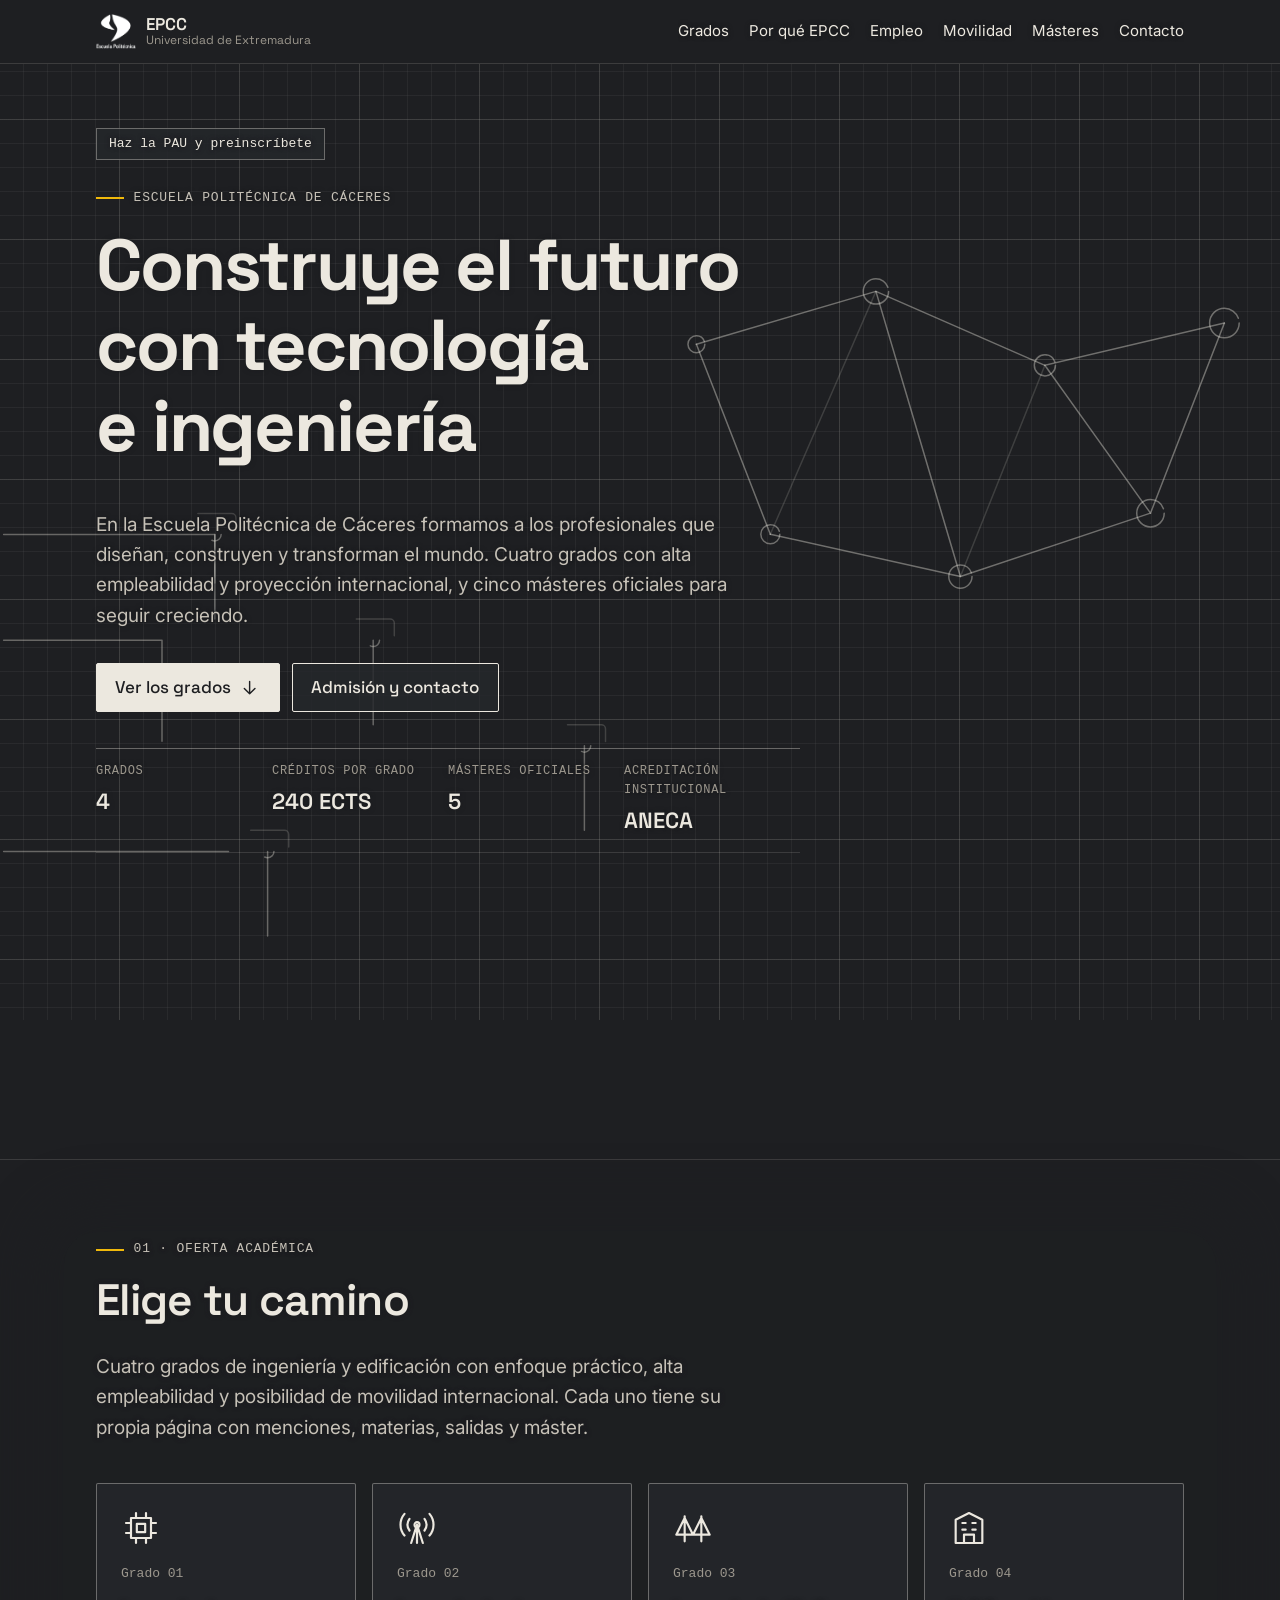
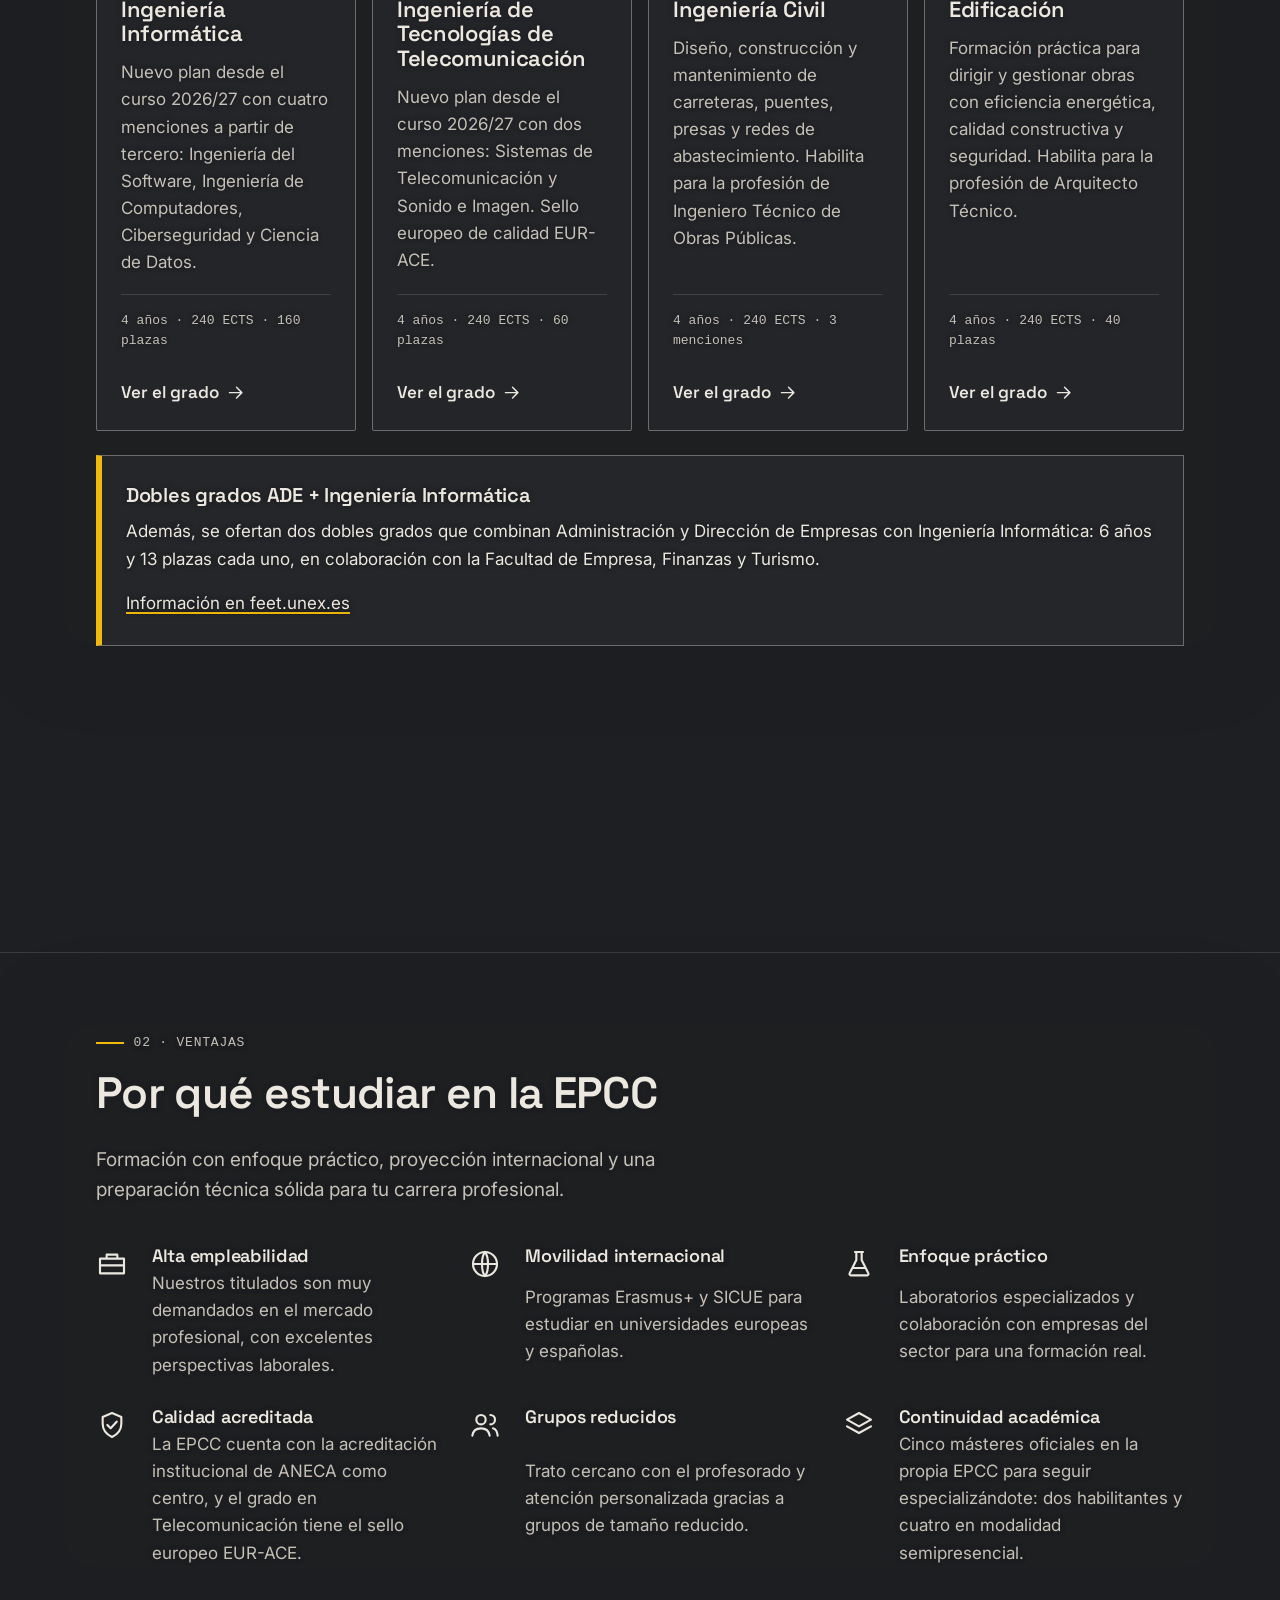
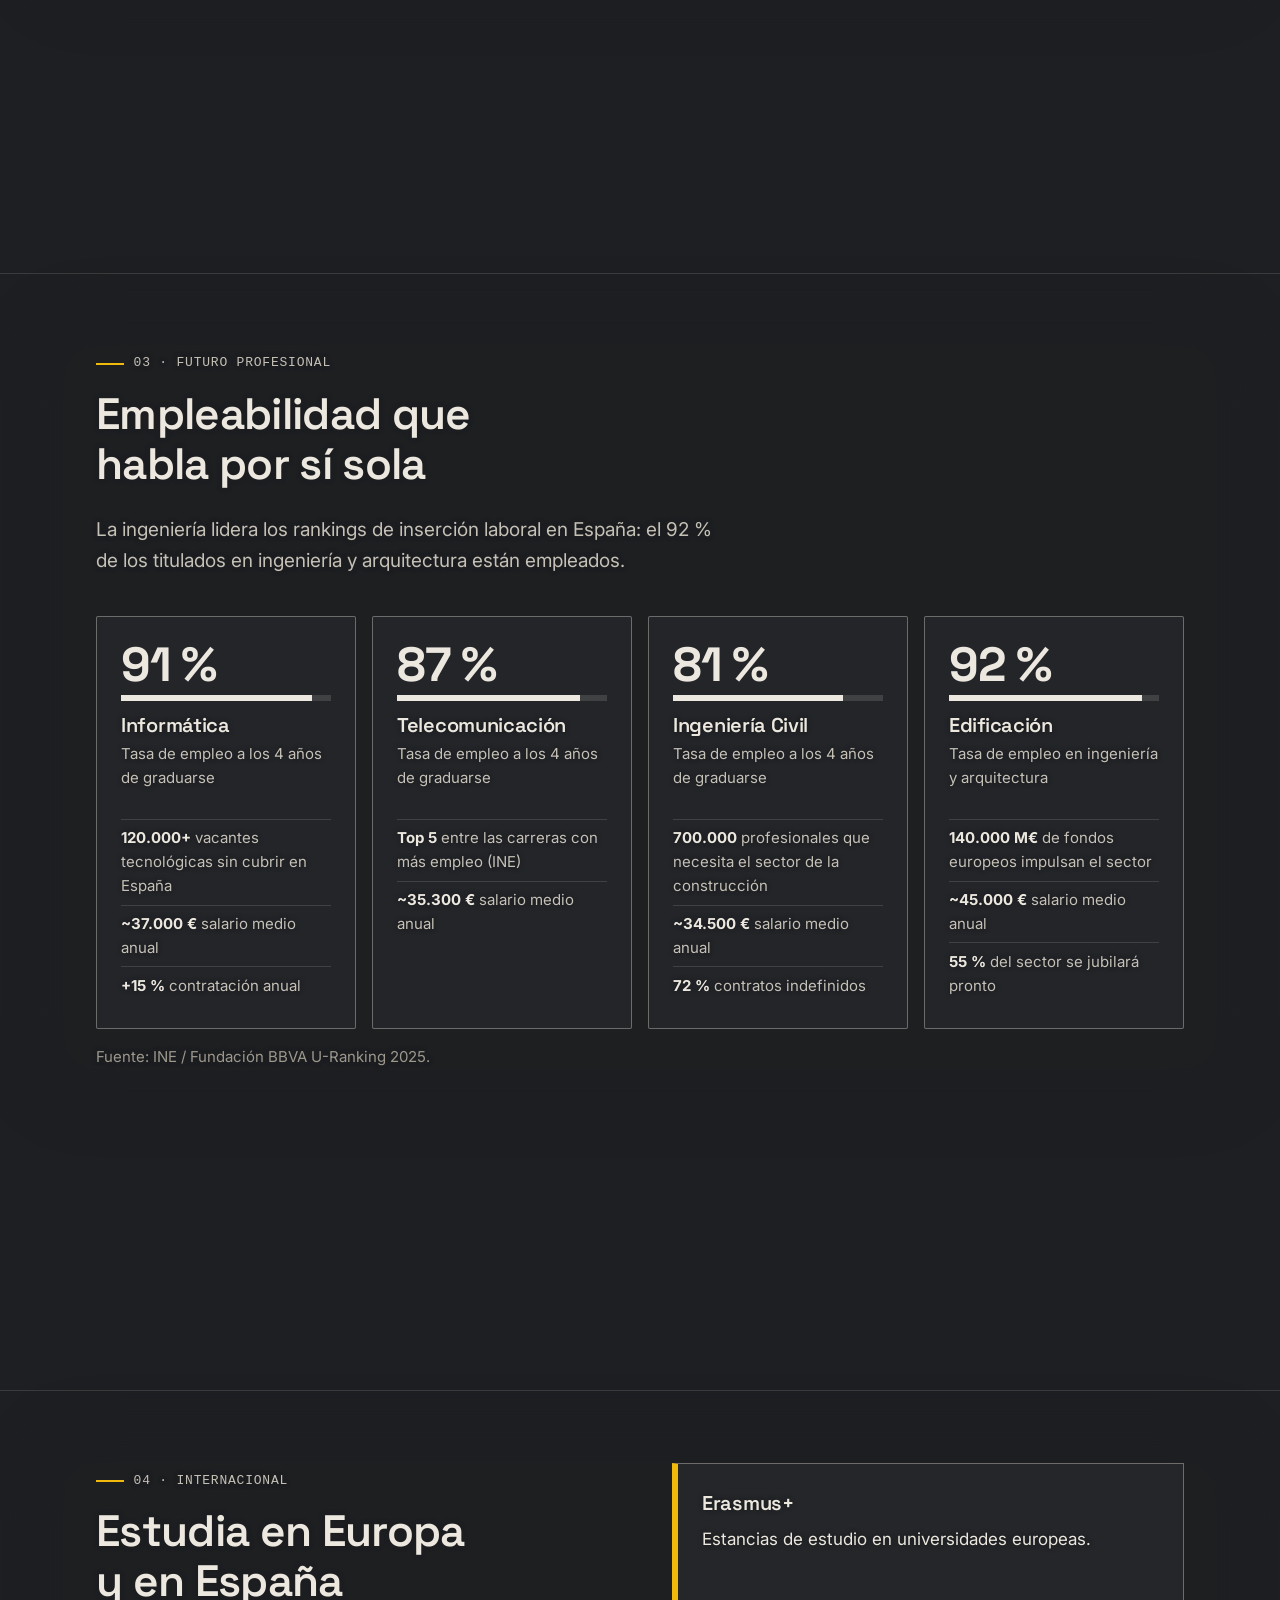
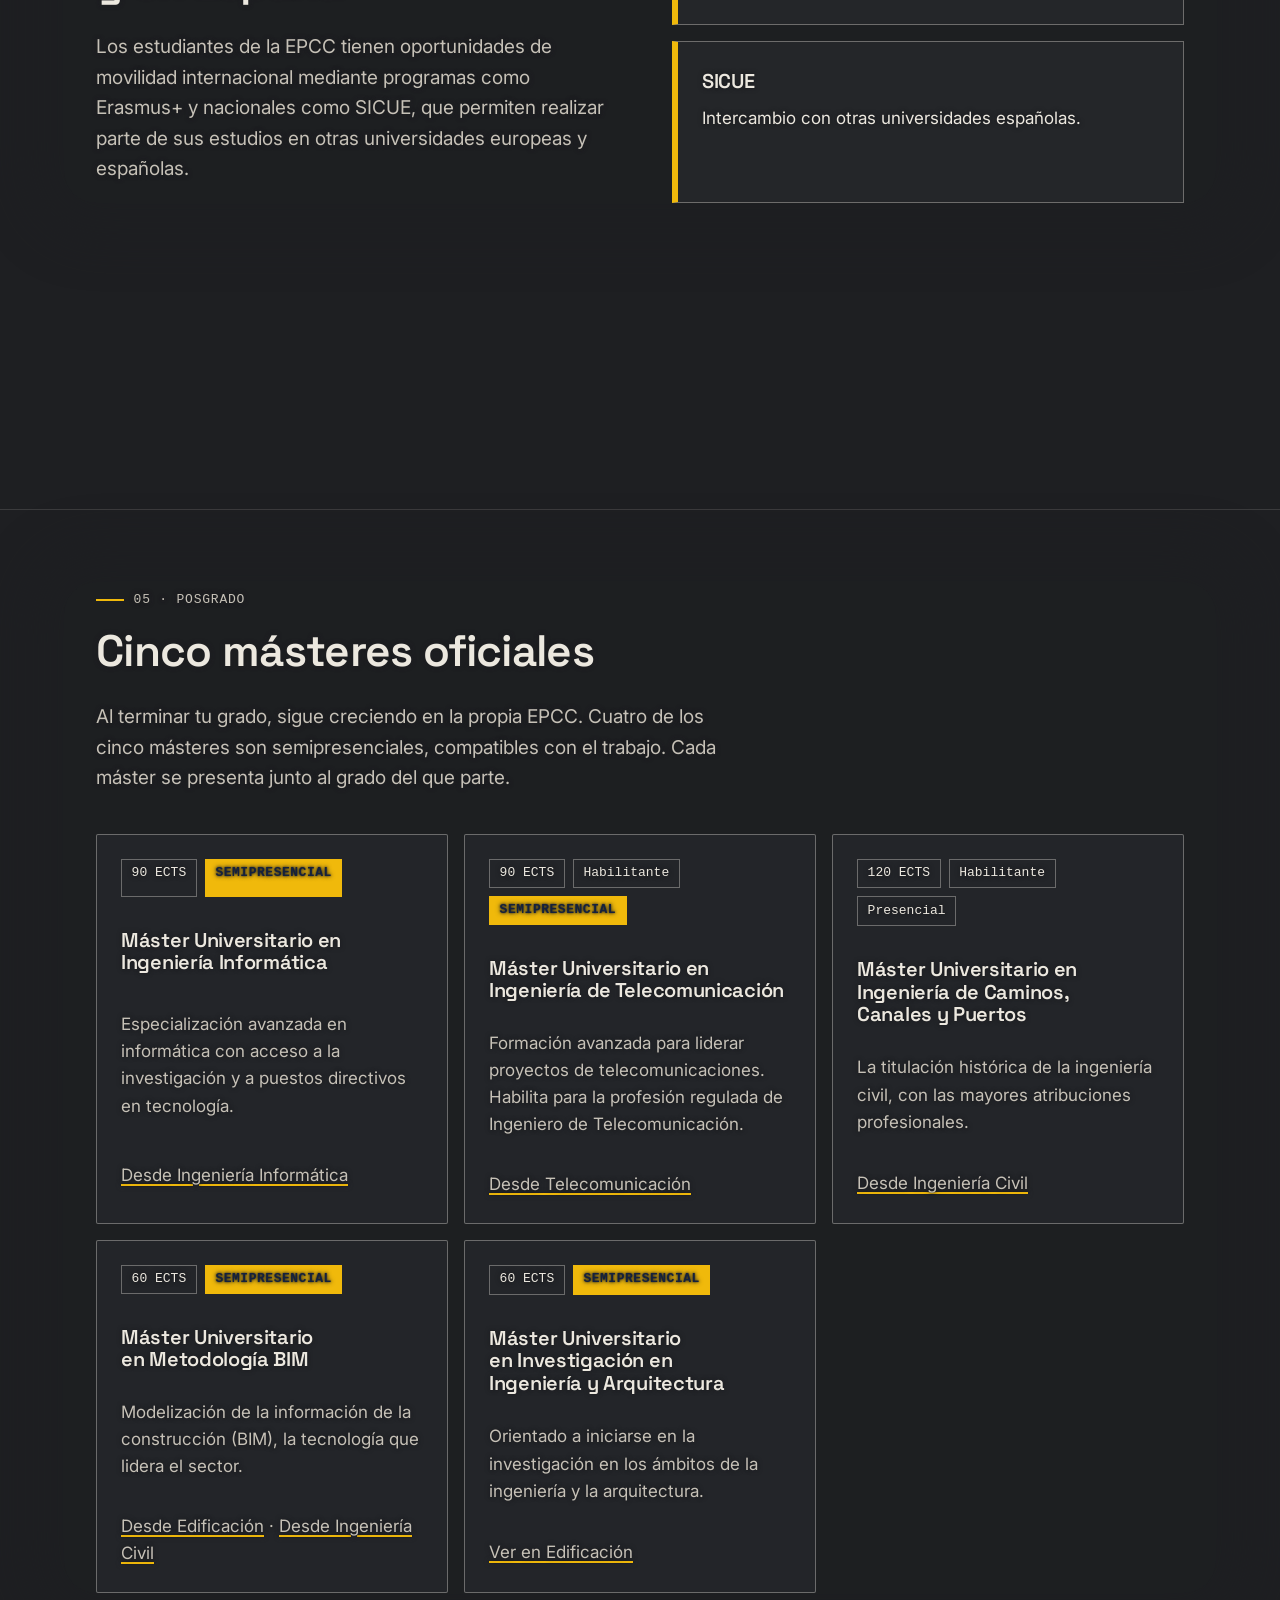
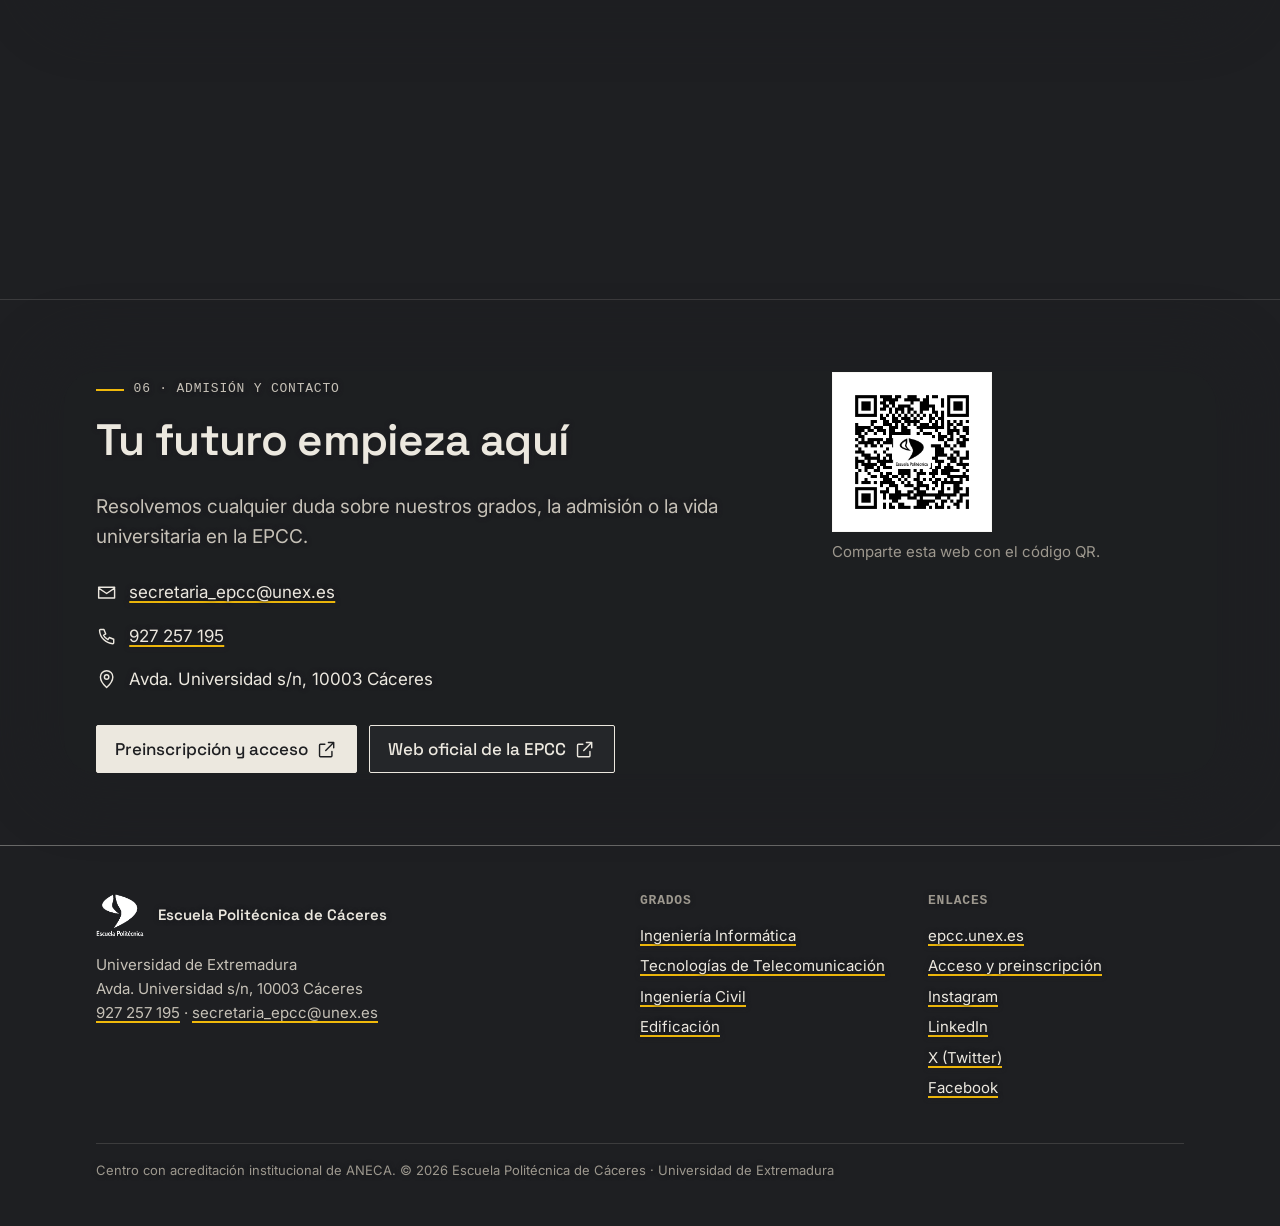
==== commit 6ce6cefd: "feat: replace dated line-art SVGs with modern geometric illustrations Replaced all 11 parallax symbo" ====
--- a/index.html
+++ b/index.html
@@ -20,108 +20,161 @@
 </head>
 <body>
   <svg class="sprite" width="0" height="0" style="position:absolute" aria-hidden="true" focusable="false">
+    <defs>
+      <linearGradient id="grad-gold" x1="0%" y1="0%" x2="100%" y2="100%">
+        <stop offset="0%" style="stop-color:#f0b90b;stop-opacity:0.8" />
+        <stop offset="100%" style="stop-color:#f0b90b;stop-opacity:0.2" />
+      </linearGradient>
+      <linearGradient id="grad-soft" x1="0%" y1="0%" x2="100%" y2="100%">
+        <stop offset="0%" style="stop-color:currentColor;stop-opacity:0.6" />
+        <stop offset="100%" style="stop-color:currentColor;stop-opacity:0.2" />
+      </linearGradient>
+      <radialGradient id="grad-radial" cx="50%" cy="50%" r="50%">
+        <stop offset="0%" style="stop-color:currentColor;stop-opacity:0.5" />
+        <stop offset="100%" style="stop-color:currentColor;stop-opacity:0.1" />
+      </radialGradient>
+    </defs>
     <!-- Inlined line-art sprite (source: assets/img/lineart.svg) so drawings also render from file:// -->
     <symbol id="bridge" viewBox="0 0 800 600">
-    <path d="M20 420H780M20 432H780" pathLength="1" vector-effect="non-scaling-stroke"/>
-    <path d="M20 432V540M780 432V540" pathLength="1" vector-effect="non-scaling-stroke"/>
-    <path d="M0 540H800M80 562h44M300 572h64M600 560h52M700 576h36" pathLength="1" vector-effect="non-scaling-stroke"/>
-    <path d="M238 540L246 120H254L262 540" pathLength="1" vector-effect="non-scaling-stroke"/>
-    <path d="M558 540L566 120H574L582 540" pathLength="1" vector-effect="non-scaling-stroke"/>
-    <path d="M250 196L210 420M250 196L290 420M250 182L180 420M250 182L320 420M250 168L150 420M250 168L350 420M250 154L120 420M250 154L380 420M250 140L90 420M250 140L410 420M570 196L530 420M570 196L610 420M570 182L500 420M570 182L640 420M570 168L470 420M570 168L670 420M570 154L440 420M570 154L700 420M570 140L410 420M570 140L730 420" pathLength="1" vector-effect="non-scaling-stroke"/>
+    <!-- Constellation: interconnected nodes with fluid curves -->
+    <circle cx="150" cy="200" r="8" pathLength="1" vector-effect="non-scaling-stroke"/>
+    <circle cx="320" cy="150" r="12" pathLength="1" vector-effect="non-scaling-stroke"/>
+    <circle cx="480" cy="220" r="10" pathLength="1" vector-effect="non-scaling-stroke"/>
+    <circle cx="650" cy="180" r="14" pathLength="1" vector-effect="non-scaling-stroke"/>
+    <circle cx="220" cy="380" r="9" pathLength="1" vector-effect="non-scaling-stroke"/>
+    <circle cx="400" cy="420" r="11" pathLength="1" vector-effect="non-scaling-stroke"/>
+    <circle cx="580" cy="360" r="13" pathLength="1" vector-effect="non-scaling-stroke"/>
+    <path d="M150 200Q235 175 320 150M320 150Q400 185 480 220M480 220Q565 200 650 180" pathLength="1" vector-effect="non-scaling-stroke"/>
+    <path d="M220 380Q310 400 400 420M400 420Q490 390 580 360" pathLength="1" vector-effect="non-scaling-stroke"/>
+    <path d="M150 200Q185 290 220 380M320 150Q360 285 400 420M480 220Q530 290 580 360M650 180Q615 270 580 360" pathLength="1" vector-effect="non-scaling-stroke"/>
+    <path d="M320 150L220 380M480 220L400 420" pathLength="1" vector-effect="non-scaling-stroke" opacity="0.4"/>
   </symbol>
   <symbol id="dam" viewBox="0 0 800 600">
-    <path d="M0 180L140 230L240 470H560L660 230L800 180" pathLength="1" vector-effect="non-scaling-stroke"/>
-    <path d="M0 236L118 272L198 470M800 236L682 272L602 470" pathLength="1" vector-effect="non-scaling-stroke"/>
-    <path d="M235 250Q400 300 565 250M235 262Q400 312 565 262M262 470Q400 500 538 470" pathLength="1" vector-effect="non-scaling-stroke"/>
-    <path d="M276.2 272.9L296.5 476.6M317.5 280.8L331 481.2M358.8 285.4L365.5 484.1M400 287L400 485M441.2 285.4L434.5 484.1M482.5 280.8L469 481.2M523.8 272.9L503.5 476.6" pathLength="1" vector-effect="non-scaling-stroke"/>
-    <path d="M300 222h80M420 214h64M350 198h52M470 232h40" pathLength="1" vector-effect="non-scaling-stroke"/>
-    <path d="M384 496Q394 556 362 600M418 496Q430 556 452 600" pathLength="1" vector-effect="non-scaling-stroke"/>
-    <path d="M470 516h52v30h-52Z" pathLength="1" vector-effect="non-scaling-stroke"/>
+    <!-- Fluid dynamics: organic flowing shapes -->
+    <path d="M100 200Q200 150 300 180Q400 210 500 170Q600 130 700 160" pathLength="1" vector-effect="non-scaling-stroke"/>
+    <path d="M100 280Q200 230 300 260Q400 290 500 250Q600 210 700 240" pathLength="1" vector-effect="non-scaling-stroke" opacity="0.8"/>
+    <path d="M100 360Q200 310 300 340Q400 370 500 330Q600 290 700 320" pathLength="1" vector-effect="non-scaling-stroke" opacity="0.6"/>
+    <path d="M100 440Q200 390 300 420Q400 450 500 410Q600 370 700 400" pathLength="1" vector-effect="non-scaling-stroke" opacity="0.5"/>
+    <circle cx="200" cy="180" r="6" pathLength="1" vector-effect="non-scaling-stroke"/>
+    <circle cx="400" cy="210" r="6" pathLength="1" vector-effect="non-scaling-stroke"/>
+    <circle cx="600" cy="160" r="6" pathLength="1" vector-effect="non-scaling-stroke"/>
+    <circle cx="300" cy="340" r="5" pathLength="1" vector-effect="non-scaling-stroke" opacity="0.6"/>
+    <circle cx="500" cy="330" r="5" pathLength="1" vector-effect="non-scaling-stroke" opacity="0.6"/>
+  </symbol>
+  <symbol id="circuit" viewBox="0 0 800 600">
+    <!-- Data flow: abstract circuit with modern geometric patterns -->
+    <path d="M100 100h200v100h150v100h200" pathLength="1" vector-effect="non-scaling-stroke"/>
+    <path d="M100 200h150v100h200v100h200" pathLength="1" vector-effect="non-scaling-stroke"/>
+    <path d="M100 400h250v100h300" pathLength="1" vector-effect="non-scaling-stroke"/>
+    <path d="M300 100v80M450 200v80M650 300v80M350 400v80" pathLength="1" vector-effect="non-scaling-stroke"/>
+    <circle cx="300" cy="100" r="6" pathLength="1" vector-effect="non-scaling-stroke"/>
+    <circle cx="450" cy="200" r="6" pathLength="1" vector-effect="non-scaling-stroke"/>
+    <circle cx="650" cy="300" r="6" pathLength="1" vector-effect="non-scaling-stroke"/>
+    <circle cx="350" cy="400" r="6" pathLength="1" vector-effect="non-scaling-stroke"/>
+    <rect x="280" y="80" width="40" height="40" rx="4" pathLength="1" vector-effect="non-scaling-stroke" opacity="0.5"/>
+    <rect x="430" y="180" width="40" height="40" rx="4" pathLength="1" vector-effect="non-scaling-stroke" opacity="0.5"/>
+    <rect x="630" y="280" width="40" height="40" rx="4" pathLength="1" vector-effect="non-scaling-stroke" opacity="0.5"/>
+    <rect x="330" y="380" width="40" height="40" rx="4" pathLength="1" vector-effect="non-scaling-stroke" opacity="0.5"/>
+  </symbol>
+  <symbol id="chip" viewBox="0 0 800 600">
+    <!-- Processing grid: modern chip abstraction with geometric patterns -->
+    <rect x="250" y="150" width="300" height="300" rx="8" pathLength="1" vector-effect="non-scaling-stroke"/>
+    <rect x="300" y="200" width="200" height="200" rx="6" pathLength="1" vector-effect="non-scaling-stroke" opacity="0.7"/>
+    <rect x="350" y="250" width="100" height="100" rx="4" pathLength="1" vector-effect="non-scaling-stroke" opacity="0.5"/>
+    <path d="M250 225h-50M250 300h-50M250 375h-50" pathLength="1" vector-effect="non-scaling-stroke"/>
+    <path d="M550 225h50M550 300h50M550 375h50" pathLength="1" vector-effect="non-scaling-stroke"/>
+    <path d="M325 150v-50M400 150v-50M475 150v-50" pathLength="1" vector-effect="non-scaling-stroke"/>
+    <path d="M325 450v50M400 450v50M475 450v50" pathLength="1" vector-effect="non-scaling-stroke"/>
+    <circle cx="200" cy="225" r="4" pathLength="1" vector-effect="non-scaling-stroke"/>
+    <circle cx="200" cy="300" r="4" pathLength="1" vector-effect="non-scaling-stroke"/>
+    <circle cx="200" cy="375" r="4" pathLength="1" vector-effect="non-scaling-stroke"/>
+    <circle cx="600" cy="225" r="4" pathLength="1" vector-effect="non-scaling-stroke"/>
+    <circle cx="600" cy="300" r="4" pathLength="1" vector-effect="non-scaling-stroke"/>
+    <circle cx="600" cy="375" r="4" pathLength="1" vector-effect="non-scaling-stroke"/>
+  </symbol>
+  <symbol id="network" viewBox="0 0 800 600">
+    <!-- Connected nodes: network graph visualization -->
+    <circle cx="150" cy="150" r="10" pathLength="1" vector-effect="non-scaling-stroke"/>
+    <circle cx="300" cy="100" r="12" pathLength="1" vector-effect="non-scaling-stroke"/>
+    <circle cx="500" cy="120" r="11" pathLength="1" vector-effect="non-scaling-stroke"/>
+    <circle cx="650" cy="150" r="13" pathLength="1" vector-effect="non-scaling-stroke"/>
+    <circle cx="200" cy="300" r="14" pathLength="1" vector-effect="non-scaling-stroke"/>
+    <circle cx="400" cy="320" r="16" pathLength="1" vector-effect="non-scaling-stroke"/>
+    <circle cx="600" cy="280" r="15" pathLength="1" vector-effect="non-scaling-stroke"/>
+    <circle cx="150" cy="450" r="11" pathLength="1" vector-effect="non-scaling-stroke"/>
+    <circle cx="350" cy="480" r="12" pathLength="1" vector-effect="non-scaling-stroke"/>
+    <circle cx="550" cy="440" r="13" pathLength="1" vector-effect="non-scaling-stroke"/>
+    <path d="M150 150L300 100M300 100L500 120M500 120L650 150M150 150L200 300M300 100L400 320M500 120L400 320M650 150L600 280" pathLength="1" vector-effect="non-scaling-stroke"/>
+    <path d="M200 300L400 320M400 320L600 280M200 300L150 450M400 320L350 480M600 280L550 440M150 450L350 480M350 480L550 440" pathLength="1" vector-effect="non-scaling-stroke"/>
+  </symbol>
+  <symbol id="antenna" viewBox="0 0 800 600">
+    <!-- Signal waves: radial wave patterns emanating from center -->
+    <circle cx="400" cy="300" r="40" pathLength="1" vector-effect="non-scaling-stroke"/>
+    <circle cx="400" cy="300" r="80" pathLength="1" vector-effect="non-scaling-stroke" opacity="0.8"/>
+    <circle cx="400" cy="300" r="120" pathLength="1" vector-effect="non-scaling-stroke" opacity="0.6"/>
+    <circle cx="400" cy="300" r="160" pathLength="1" vector-effect="non-scaling-stroke" opacity="0.5"/>
+    <circle cx="400" cy="300" r="200" pathLength="1" vector-effect="non-scaling-stroke" opacity="0.4"/>
+    <circle cx="400" cy="300" r="240" pathLength="1" vector-effect="non-scaling-stroke" opacity="0.3"/>
+    <path d="M400 260v-80M400 340v80M360 300h-80M440 300h80" pathLength="1" vector-effect="non-scaling-stroke"/>
+    <circle cx="400" cy="300" r="8" pathLength="1" vector-effect="non-scaling-stroke"/>
+  </symbol>
+  <symbol id="waveform" viewBox="0 0 800 600">
+    <!-- Data streams: abstract waveform patterns -->
+    <path d="M50 300Q100 250 150 300Q200 350 250 300Q300 250 350 300Q400 350 450 300Q500 250 550 300Q600 350 650 300Q700 250 750 300" pathLength="1" vector-effect="non-scaling-stroke"/>
+    <path d="M50 300Q100 200 150 300Q200 400 250 300Q300 200 350 300Q400 400 450 300Q500 200 550 300Q600 400 650 300Q700 200 750 300" pathLength="1" vector-effect="non-scaling-stroke" opacity="0.6"/>
+    <path d="M50 300Q100 150 150 300Q200 450 250 300Q300 150 350 300Q400 450 450 300Q500 150 550 300Q600 450 650 300Q700 150 750 300" pathLength="1" vector-effect="non-scaling-stroke" opacity="0.4"/>
+    <circle cx="150" cy="300" r="6" pathLength="1" vector-effect="non-scaling-stroke"/>
+    <circle cx="350" cy="300" r="6" pathLength="1" vector-effect="non-scaling-stroke"/>
+    <circle cx="550" cy="300" r="6" pathLength="1" vector-effect="non-scaling-stroke"/>
+    <circle cx="750" cy="300" r="6" pathLength="1" vector-effect="non-scaling-stroke"/>
+  </symbol>
+  <symbol id="section" viewBox="0 0 800 600">
+    <!-- Value layers: overlapping wave forms suggesting depth -->
+    <path d="M50 500Q200 450 350 480Q500 510 650 460Q725 435 800 450" pathLength="1" vector-effect="non-scaling-stroke" opacity="0.3"/>
+    <path d="M50 420Q200 370 350 400Q500 430 650 380Q725 355 800 370" pathLength="1" vector-effect="non-scaling-stroke" opacity="0.5"/>
+    <path d="M50 340Q200 290 350 320Q500 350 650 300Q725 275 800 290" pathLength="1" vector-effect="non-scaling-stroke" opacity="0.7"/>
+    <path d="M50 260Q200 210 350 240Q500 270 650 220Q725 195 800 210" pathLength="1" vector-effect="non-scaling-stroke" opacity="0.9"/>
+    <path d="M50 180Q200 130 350 160Q500 190 650 140Q725 115 800 130" pathLength="1" vector-effect="non-scaling-stroke"/>
+    <circle cx="200" cy="130" r="4" pathLength="1" vector-effect="non-scaling-stroke"/>
+    <circle cx="350" cy="160" r="4" pathLength="1" vector-effect="non-scaling-stroke"/>
+    <circle cx="500" cy="190" r="4" pathLength="1" vector-effect="non-scaling-stroke"/>
+    <circle cx="650" cy="140" r="4" pathLength="1" vector-effect="non-scaling-stroke"/>
+  </symbol>
+  <symbol id="frame" viewBox="0 0 800 600">
+    <!-- Structural mesh: geometric framework with perspective -->
+    <path d="M150 100h500v400h-500Z" pathLength="1" vector-effect="non-scaling-stroke"/>
+    <path d="M200 150h400v300h-400Z" pathLength="1" vector-effect="non-scaling-stroke" opacity="0.7"/>
+    <path d="M250 200h300v200h-300Z" pathLength="1" vector-effect="non-scaling-stroke" opacity="0.5"/>
+    <path d="M150 100L250 200M650 100L550 200M150 500L250 400M650 500L550 400" pathLength="1" vector-effect="non-scaling-stroke"/>
+    <path d="M250 200v200M550 200v200M250 200h300M250 400h300" pathLength="1" vector-effect="non-scaling-stroke" opacity="0.6"/>
+    <circle cx="250" cy="200" r="5" pathLength="1" vector-effect="non-scaling-stroke"/>
+    <circle cx="550" cy="200" r="5" pathLength="1" vector-effect="non-scaling-stroke"/>
+    <circle cx="250" cy="400" r="5" pathLength="1" vector-effect="non-scaling-stroke"/>
+    <circle cx="550" cy="400" r="5" pathLength="1" vector-effect="non-scaling-stroke"/>
+  </symbol>
+  <symbol id="plan" viewBox="0 0 800 600">
+    <!-- Blueprint grid: modern architectural abstraction -->
+    <rect x="150" y="100" width="500" height="400" pathLength="1" vector-effect="non-scaling-stroke"/>
+    <path d="M150 200h500M150 300h500M150 400h500" pathLength="1" vector-effect="non-scaling-stroke" opacity="0.5"/>
+    <path d="M250 100v400M400 100v400M550 100v400" pathLength="1" vector-effect="non-scaling-stroke" opacity="0.5"/>
+    <rect x="200" y="150" width="100" height="100" pathLength="1" vector-effect="non-scaling-stroke" opacity="0.7"/>
+    <rect x="350" y="250" width="100" height="100" pathLength="1" vector-effect="non-scaling-stroke" opacity="0.7"/>
+    <rect x="500" y="350" width="100" height="100" pathLength="1" vector-effect="non-scaling-stroke" opacity="0.7"/>
+    <circle cx="250" cy="200" r="5" pathLength="1" vector-effect="non-scaling-stroke"/>
+    <circle cx="400" cy="300" r="5" pathLength="1" vector-effect="non-scaling-stroke"/>
+    <circle cx="550" cy="400" r="5" pathLength="1" vector-effect="non-scaling-stroke"/>
   </symbol>
   <symbol id="road" viewBox="0 0 800 600">
-    <path d="M0 250H800" pathLength="1" vector-effect="non-scaling-stroke"/>
-    <path d="M0 250Q150 196 300 250M470 250Q620 186 800 238" pathLength="1" vector-effect="non-scaling-stroke"/>
-    <path d="M60 600L392 250M740 600L408 250" pathLength="1" vector-effect="non-scaling-stroke"/>
-    <path d="M400 590L400 545M400 505L400 470M400 442L400 415M400 396L400 376M400 362L400 346M400 336L400 324M400 316L400 306M400 300L400 292" pathLength="1" vector-effect="non-scaling-stroke"/>
-    <path d="M714.2 558V426h-24.6M623.8 467V374h-17.4M554.2 397V334h-11.8M498.5 341V302h-7.3" pathLength="1" vector-effect="non-scaling-stroke"/>
-  </symbol>
-  <symbol id="circuit" viewBox="0 0 800 600">
-    <path d="M40 120H260L300 160H514" pathLength="1" vector-effect="non-scaling-stroke"/>
-    <path d="M40 200H200L240 240H420L460 280H614" pathLength="1" vector-effect="non-scaling-stroke"/>
-    <path d="M80 600V420L120 380H334" pathLength="1" vector-effect="non-scaling-stroke"/>
-    <path d="M760 0V200L720 240H606" pathLength="1" vector-effect="non-scaling-stroke"/>
-    <path d="M800 520H600L560 480V366" pathLength="1" vector-effect="non-scaling-stroke"/>
-    <path d="M300 600V500L340 460H474" pathLength="1" vector-effect="non-scaling-stroke"/>
-    <path d="M640 600V560L680 520H800" pathLength="1" vector-effect="non-scaling-stroke"/>
-    <path d="M180 0V90" pathLength="1" vector-effect="non-scaling-stroke"/>
-    <path d="M514 160a6 6 0 1 0 12 0a6 6 0 1 0 -12 0M614 280a6 6 0 1 0 12 0a6 6 0 1 0 -12 0M334 380a6 6 0 1 0 12 0a6 6 0 1 0 -12 0M594 240a6 6 0 1 0 12 0a6 6 0 1 0 -12 0M554 360a6 6 0 1 0 12 0a6 6 0 1 0 -12 0M474 460a6 6 0 1 0 12 0a6 6 0 1 0 -12 0M174 96a6 6 0 1 0 12 0a6 6 0 1 0 -12 0" pathLength="1" vector-effect="non-scaling-stroke"/>
-    <path d="M400 340h80v60h-80ZM412 340V328M412 400V412M428 340V328M428 400V412M444 340V328M444 400V412M460 340V328M460 400V412" pathLength="1" vector-effect="non-scaling-stroke"/>
-    <path d="M50 60a10 10 0 1 0 20 0a10 10 0 1 0 -20 0M730 560a10 10 0 1 0 20 0a10 10 0 1 0 -20 0M256 120a4 4 0 1 0 8 0a4 4 0 1 0 -8 0M236 240a4 4 0 1 0 8 0a4 4 0 1 0 -8 0" pathLength="1" vector-effect="non-scaling-stroke"/>
-  </symbol>
-  <symbol id="chip" viewBox="0 0 800 600">
-    <path d="M250 150h300v300h-300Z" pathLength="1" vector-effect="non-scaling-stroke"/>
-    <path d="M330 230h140v140h-140Z" pathLength="1" vector-effect="non-scaling-stroke"/>
-    <path d="M365 230V370M400 230V370M435 230V370M330 265H470M330 300H470M330 335H470" pathLength="1" vector-effect="non-scaling-stroke"/>
-    <path d="M270 150V120M270 450V480M250 300H220M550 300H580M298.9 150V120M298.9 450V480M250 328.9H220M550 328.9H580M327.8 150V120M327.8 450V480M250 357.8H220M550 357.8H580M356.7 150V120M356.7 450V480M250 386.7H220M550 386.7H580M385.6 150V120M385.6 450V480M250 415.6H220M550 415.6H580M414.4 150V120M414.4 450V480M250 444.4H220M550 444.4H580M443.3 150V120M443.3 450V480M250 473.3H220M550 473.3H580M472.2 150V120M472.2 450V480M250 502.2H220M550 502.2H580M501.1 150V120M501.1 450V480M250 531.1H220M550 531.1H580M530 150V120M530 450V480M250 560H220M550 560H580" pathLength="1" vector-effect="non-scaling-stroke"/>
-    <path d="M298.9 120V90L258.9 50H40M356.7 120V0M580 357.8H640L680 317.8H800M443.3 480V540L483.3 580H760M220 502.2H160L120 542.2V600" pathLength="1" vector-effect="non-scaling-stroke"/>
-    <path d="M265 172a7 7 0 1 0 14 0a7 7 0 1 0 -14 0" pathLength="1" vector-effect="non-scaling-stroke"/>
-  </symbol>
-  <symbol id="network" viewBox="0 0 800 600">
-    <path d="M131.6 136.8L286.5 93.7M312.7 96L459.1 164.9M481.4 166.4L646.6 114.2M126.4 150.2L212.6 288.1M305.8 102.7L400.8 310M465.8 181.2L417.7 309.4M233.8 302.2L388.3 326.6M431.7 326.6L586.2 302.2M604.2 286.6L655.8 123.4M609.9 309.9L710.1 410.1M212.9 312.1L126.1 459.7M131.9 471.7L316.1 498M336 487.3L400.6 349.9M343.9 498.7L528.1 481.1M543.8 468.6L595.6 313.3M551.4 476.2L706.7 424.4M478.5 178.5L590.1 290.1" pathLength="1" vector-effect="non-scaling-stroke"/>
-    <path d="M112 140a8 8 0 1 0 16 0a8 8 0 1 0 -16 0M290 90a10 10 0 1 0 20 0a10 10 0 1 0 -20 0M462 170a8 8 0 1 0 16 0a8 8 0 1 0 -16 0M650 110a10 10 0 1 0 20 0a10 10 0 1 0 -20 0M210 300a10 10 0 1 0 20 0a10 10 0 1 0 -20 0M392 330a18 18 0 1 0 36 0a18 18 0 1 0 -36 0M590 300a10 10 0 1 0 20 0a10 10 0 1 0 -20 0M112 470a8 8 0 1 0 16 0a8 8 0 1 0 -16 0M320 500a10 10 0 1 0 20 0a10 10 0 1 0 -20 0M532 480a8 8 0 1 0 16 0a8 8 0 1 0 -16 0M710 420a10 10 0 1 0 20 0a10 10 0 1 0 -20 0" pathLength="1" vector-effect="non-scaling-stroke"/>
-    <path d="M403 330a7 7 0 1 0 14 0a7 7 0 1 0 -14 0" pathLength="1" vector-effect="non-scaling-stroke"/>
-  </symbol>
-  <symbol id="antenna" viewBox="0 0 800 600">
-    <path d="M330 560L392 120M470 560L408 120M400 120V40" pathLength="1" vector-effect="non-scaling-stroke"/>
-    <path d="M220 560H580" pathLength="1" vector-effect="non-scaling-stroke"/>
-    <path d="M338.5 500L461.5 500M346.9 440L453.1 440M355.4 380L444.6 380M363.8 320L436.2 320M372.3 260L427.7 260M380.7 200L419.3 200M386.4 160L413.6 160M392 120L408 120" pathLength="1" vector-effect="non-scaling-stroke"/>
-    <path d="M330 560L461.5 500M470 560L338.5 500M338.5 500L453.1 440M461.5 500L346.9 440M346.9 440L444.6 380M453.1 440L355.4 380M355.4 380L436.2 320M444.6 380L363.8 320M363.8 320L427.7 260M436.2 320L372.3 260M372.3 260L419.3 200M427.7 260L380.7 200M380.7 200L413.6 160M419.3 200L386.4 160M386.4 160L408 120M413.6 160L392 120" pathLength="1" vector-effect="non-scaling-stroke"/>
-    <path d="M372 214Q342 236 372 258M372 236H356M428 276Q458 298 428 320M428 298H444" pathLength="1" vector-effect="non-scaling-stroke"/>
-    <path d="M392 150h-10v34h10M408 150h10v34h-10" pathLength="1" vector-effect="non-scaling-stroke"/>
-    <path d="M426.8 29.1A34 34 0 0 1 426.8 70.9M373.2 29.1A34 34 0 0 0 373.2 70.9M450.4 10.6A64 64 0 0 1 450.4 89.4M349.6 10.6A64 64 0 0 0 349.6 89.4M474.1 -7.9A94 94 0 0 1 474.1 107.9M325.9 -7.9A94 94 0 0 0 325.9 107.9M497.7 -26.3A124 124 0 0 1 497.7 126.3M302.3 -26.3A124 124 0 0 0 302.3 126.3" pathLength="1" vector-effect="non-scaling-stroke"/>
-  </symbol>
-  <symbol id="waveform" viewBox="0 0 800 600">
-    <path d="M40 300L46 300.5L52 302.2L58 304.9L64 308.1L70 311.3L76 313.6L82 314.2L88 312.3L94 307.7L100 300.5L106 291.1L112 280.8L118 270.9L124 262.8L130 258L136 257.5L142 261.8L148 270.7L154 283.4L160 298.3L166 313.9L172 328L178 339.1L184 345.8L190 347.5L196 344.2L202 336.6L208 325.9L214 313.8L220 301.8L226 291.4L232 283.6L238 279L244 277.5L250 278.7L256 282L262 286.3L268 291L274 295.4L280 299.3L286 302.5L292 305.2L298 307.7L304 310L310 312L316 313.5L322 313.9L328 312.5L334 308.7L340 302.2L346 292.9L352 281.6L358 269.2L364 257.6L370 248.6L376 244.2L382 245.9L388 254.7L394 270.4L400 292.1L406 317.7L412 344.4L418 368.9L424 388L430 399L436 400L442 390.5L448 371.2L454 344.1L460 312.3L466 279.4L472 249.3L478 225.2L484 209.8L490 204.3L496 208.8L502 222.2L508 242.1L514 265.8L520 290.2L526 312.3L532 330L538 341.8L544 347.3L550 346.8L556 341.4L562 332.7L568 322.5L574 312.4L580 303.5L586 296.7L592 292.3L598 290.1L604 289.7L610 290.6L616 292.1L622 293.8L628 295.6L634 297.4L640 299.1L646 300.9L652 302.8L658 304.8L664 306.7L670 308.2L676 309L682 308.9L688 307.6L694 305.2L700 302.1L706 298.5L712 295.1L718 292.5L724 291L730 290.9L736 292.1L742 294.2L748 296.7L754 298.8L760 300" pathLength="1" vector-effect="non-scaling-stroke"/>
-    <path d="M40 300L46 300.9L52 301.6L58 301.9L64 301.3L70 299.9L76 297.5L82 294.3L88 290.8L94 287.6L100 285.2L106 284.3L112 285.3L118 288.4L124 293.5L130 300.1L136 307.5L142 314.9L148 321.1L154 325.5L160 327.2L166 326.1L172 322.3L178 316.2L184 308.5L190 300.3L196 292.6L202 286.3L208 281.9L214 279.9L220 280.3L226 282.7L232 286.5L238 291L244 295.6L250 299.7L256 302.8L262 305L268 306.1L274 306.3L280 306L286 305.4L292 304.5L298 303.4L304 302.1L310 300.3L316 298L322 295.1L328 291.8L334 288.4L340 285.5L346 283.7L352 283.6L358 285.9L364 290.8L370 298.3L376 307.7L382 318.3L388 328.6L394 337.3L400 343L406 344.5L412 341.1L418 332.7L424 320.1L430 304.3L436 287.1L442 270.5L448 256.5L454 246.7L460 242.3L466 243.9L472 251.2L478 263.2L484 278.5L490 295L496 310.9L502 324.5L508 334.3L514 339.6L520 340.3L526 336.8L532 330.1L538 321.3L544 311.8L550 302.9L556 295.4L562 290.1L568 287.1L574 286.2L580 287.1L586 289.3L592 292L598 294.8L604 297.3L610 299.3L616 300.8L622 301.8L628 302.4L634 302.8L640 303.1L646 303.1L652 303L658 302.6L664 301.8L670 300.7L676 299.2L682 297.5L688 295.9L694 294.6L700 293.9L706 293.8L712 294.5L718 295.8L724 297.5L730 299.2L736 300.7L742 301.6L748 301.7L754 301.1L760 300" pathLength="1" vector-effect="non-scaling-stroke"/>
-    <path d="M40 300H760" pathLength="1" vector-effect="non-scaling-stroke"/>
-    <path d="M70 440h34v60h-34ZM104 440L150 404V536L104 500" pathLength="1" vector-effect="non-scaling-stroke"/>
-    <path d="M179.9 453.3A26 26 0 0 1 179.9 486.7M196.8 439.1A48 48 0 0 1 196.8 500.9M213.6 425A70 70 0 0 1 213.6 515" pathLength="1" vector-effect="non-scaling-stroke"/>
-    <path d="M570 130a80 80 0 1 0 160 0a80 80 0 1 0 -160 0M558 130a92 92 0 1 0 184 0a92 92 0 1 0 -184 0M679 137.8L657.8 159L628.8 151.2L621 122.2L642.2 101L671.2 108.8L679 137.8" pathLength="1" vector-effect="non-scaling-stroke"/>
-    <path d="M679 137.8L650 206M657.8 159L584.2 168M628.8 151.2L584.2 92M621 122.2L650 54M642.2 101L715.8 92M671.2 108.8L715.8 168" pathLength="1" vector-effect="non-scaling-stroke"/>
-  </symbol>
-  <symbol id="section" viewBox="0 0 800 600">
-    <path d="M20 500H780" pathLength="1" vector-effect="non-scaling-stroke"/>
-    <path d="M140 410H660M140 420H660M140 320H660M140 330H660M140 230H660M140 240H660M140 140H660M140 150H660" pathLength="1" vector-effect="non-scaling-stroke"/>
-    <path d="M140 140V122H660V140" pathLength="1" vector-effect="non-scaling-stroke"/>
-    <path d="M154 500V420M166 500V420M154 410V330M166 410V330M154 320V240M166 320V240M154 230V150M166 230V150M314 500V420M326 500V420M314 410V330M326 410V330M314 320V240M326 320V240M314 230V150M326 230V150M474 500V420M486 500V420M474 410V330M486 410V330M474 320V240M486 320V240M474 230V150M486 230V150M634 500V420M646 500V420M634 410V330M646 410V330M634 320V240M646 320V240M634 230V150M646 230V150" pathLength="1" vector-effect="non-scaling-stroke"/>
-    <path d="M130 500h60v36h-60ZM290 500h60v36h-60ZM450 500h60v36h-60ZM610 500h60v36h-60Z" pathLength="1" vector-effect="non-scaling-stroke"/>
-    <path d="M500 500L500 490L515 490L515 480L530 480L530 470L545 470L545 460L560 460L560 450L575 450L575 440L590 440L590 430L605 430L605 420L620 420M500 410L500 400L515 400L515 390L530 390L530 380L545 380L545 370L560 370L560 360L575 360L575 350L590 350L590 340L605 340L605 330L620 330M500 320L500 310L515 310L515 300L530 300L530 290L545 290L545 280L560 280L560 270L575 270L575 260L590 260L590 250L605 250L605 240L620 240M500 230L500 220L515 220L515 210L530 210L530 200L545 200L545 190L560 190L560 180L575 180L575 170L590 170L590 160L605 160L605 150L620 150" pathLength="1" vector-effect="non-scaling-stroke"/>
-    <path d="M90 140V500M82 508L98 492M84 500H130M82 418L98 402M84 410H130M82 328L98 312M84 320H130M82 238L98 222M84 230H130M82 148L98 132M84 140H130" pathLength="1" vector-effect="non-scaling-stroke"/>
-    <path d="M40 506L26 522M68 506L54 522M96 506L82 522M124 506L110 522M152 506L138 522M180 506L166 522M208 506L194 522M236 506L222 522M264 506L250 522M292 506L278 522M320 506L306 522M348 506L334 522M376 506L362 522M404 506L390 522M432 506L418 522M460 506L446 522M488 506L474 522M516 506L502 522M544 506L530 522M572 506L558 522M600 506L586 522M628 506L614 522M656 506L642 522M684 506L670 522M712 506L698 522M740 506L726 522M768 506L754 522" pathLength="1" vector-effect="non-scaling-stroke"/>
-  </symbol>
-  <symbol id="frame" viewBox="0 0 800 600">
-    <path d="M60 540H780" pathLength="1" vector-effect="non-scaling-stroke"/>
-    <path d="M180 46V540M300 46V540M420 46V540M540 46V540" pathLength="1" vector-effect="non-scaling-stroke"/>
-    <path d="M166 30a14 14 0 1 0 28 0a14 14 0 1 0 -28 0M286 30a14 14 0 1 0 28 0a14 14 0 1 0 -28 0M406 30a14 14 0 1 0 28 0a14 14 0 1 0 -28 0M526 30a14 14 0 1 0 28 0a14 14 0 1 0 -28 0" pathLength="1" vector-effect="non-scaling-stroke"/>
-    <path d="M150 520H570M150 430H570M150 340H570M150 250H570M150 160H570" pathLength="1" vector-effect="non-scaling-stroke"/>
-    <path d="M576 520l12 -12h-24ZM576 430l12 -12h-24ZM576 340l12 -12h-24ZM576 250l12 -12h-24ZM576 160l12 -12h-24Z" pathLength="1" vector-effect="non-scaling-stroke"/>
-    <path d="M202 450h76v50h-76ZM202 360h76v50h-76ZM202 270h76v50h-76ZM202 180h76v50h-76ZM322 450h76v50h-76ZM322 360h76v50h-76ZM322 270h76v50h-76ZM322 180h76v50h-76ZM442 450h76v50h-76ZM442 360h76v50h-76ZM442 270h76v50h-76ZM442 180h76v50h-76Z" pathLength="1" vector-effect="non-scaling-stroke"/>
-    <path d="M680 540V64M700 540V64M680 540L700 516M700 516L680 492M680 492L700 468M700 468L680 444M680 444L700 420M700 420L680 396M680 396L700 372M700 372L680 348M680 348L700 324M700 324L680 300M680 300L700 276M700 276L680 252M680 252L700 228M700 228L680 204M680 204L700 180M700 180L680 156M680 156L700 132M700 132L680 108M680 108L700 84M700 84L680 60" pathLength="1" vector-effect="non-scaling-stroke"/>
-    <path d="M420 80H780M420 92H700M690 40L420 80M690 40L780 80M680 64H700V40H680Z" pathLength="1" vector-effect="non-scaling-stroke"/>
-    <path d="M610 92V210M598 210h24M610 210q0 14 -10 14" pathLength="1" vector-effect="non-scaling-stroke"/>
-  </symbol>
-  <symbol id="plan" viewBox="0 0 800 600">
-    <path d="M120 100h560v400h-560Z" pathLength="1" vector-effect="non-scaling-stroke"/>
-    <path d="M132 112H668V488H600M540 488H132V112" pathLength="1" vector-effect="non-scaling-stroke"/>
-    <path d="M120 500H540M600 500H680" pathLength="1" vector-effect="non-scaling-stroke"/>
-    <path d="M132 296H300M350 296H668M132 304H300M350 304H668" pathLength="1" vector-effect="non-scaling-stroke"/>
-    <path d="M396 112V200M404 112V200M396 250V296M404 250V296" pathLength="1" vector-effect="non-scaling-stroke"/>
-    <path d="M300 300V250A50 50 0 0 1 350 300" pathLength="1" vector-effect="non-scaling-stroke"/>
-    <path d="M404 200H454A50 50 0 0 1 404 250" pathLength="1" vector-effect="non-scaling-stroke"/>
-    <path d="M540 494V444A60 60 0 0 1 600 494" pathLength="1" vector-effect="non-scaling-stroke"/>
-    <path d="M200 106H320M480 106H600M126 380V460M674 160V240" pathLength="1" vector-effect="non-scaling-stroke"/>
-    <path d="M120 540H680M120 532V548M680 532V548M400 532V548M80 100V500M72 100H88M72 500H88" pathLength="1" vector-effect="non-scaling-stroke"/>
-    <path d="M708 70a22 22 0 1 0 44 0a22 22 0 1 0 -44 0M730 92V40l-8 14M730 40l8 14" pathLength="1" vector-effect="non-scaling-stroke"/>
+    <!-- Path convergence: perspective lines with nodes -->
+    <path d="M100 550L350 300L400 300L450 300L700 550" pathLength="1" vector-effect="non-scaling-stroke"/>
+    <path d="M150 550L360 320L440 320L650 550" pathLength="1" vector-effect="non-scaling-stroke" opacity="0.7"/>
+    <path d="M200 550L370 340L430 340L600 550" pathLength="1" vector-effect="non-scaling-stroke" opacity="0.5"/>
+    <path d="M400 300v-100M400 200v-50" pathLength="1" vector-effect="non-scaling-stroke"/>
+    <circle cx="400" cy="300" r="8" pathLength="1" vector-effect="non-scaling-stroke"/>
+    <circle cx="400" cy="200" r="6" pathLength="1" vector-effect="non-scaling-stroke"/>
+    <circle cx="400" cy="150" r="5" pathLength="1" vector-effect="non-scaling-stroke"/>
+    <circle cx="200" cy="500" r="5" pathLength="1" vector-effect="non-scaling-stroke" opacity="0.6"/>
+    <circle cx="600" cy="500" r="5" pathLength="1" vector-effect="non-scaling-stroke" opacity="0.6"/>
   </symbol>
   </svg>
   <a class="skip-link" href="#contenido">Saltar al contenido</a>
--- a/assets/css/site.css
+++ b/assets/css/site.css
@@ -15,6 +15,7 @@
   --grid-minor: rgba(236, 232, 223, 0.055);
   --grid-major: rgba(236, 232, 223, 0.11);
   --art: rgba(236, 232, 223, 0.4);
+  --veil: rgba(30, 31, 34, 0.74);
   --panel: rgba(38, 40, 44, 0.84);
   --accent: #f0b90b;
   --accent-soft: rgba(240, 185, 11, 0.16);
@@ -44,6 +45,7 @@
   --grid-minor: rgba(20, 33, 61, 0.045);
   --grid-major: rgba(20, 33, 61, 0.09);
   --art: rgba(20, 33, 61, 0.32);
+  --veil: rgba(244, 241, 234, 0.78);
   --panel: rgba(251, 250, 246, 0.86);
   --accent: #e3ae00;
   --accent-soft: rgba(227, 174, 0, 0.18);
@@ -219,6 +221,25 @@
 
 .section { padding: 4.5rem 0; border-top: 1px solid var(--rule); }
 
+/* Soft paper veil behind section content: dims drawings under text while
+   the gaps between sections keep them at full strength. */
+.section > .wrap { position: relative; isolation: isolate; }
+.section > .wrap::before {
+  content: "";
+  position: absolute;
+  inset: 0;
+  z-index: -1;
+  pointer-events: none;
+  border-radius: 2rem;
+  background: var(--veil);
+  box-shadow: 0 0 3rem 2rem var(--veil);
+}
+
+/* Paper halo around glyphs for lines that still cross text. */
+.page :is(h1, h2, h3, p, li, dt, dd) {
+  text-shadow: 0 0 0.35rem var(--paper), 0 0 0.15rem var(--paper);
+}
+
 .section-head { max-width: var(--measure); margin-bottom: 2.5rem; }
 
 .eyebrow {
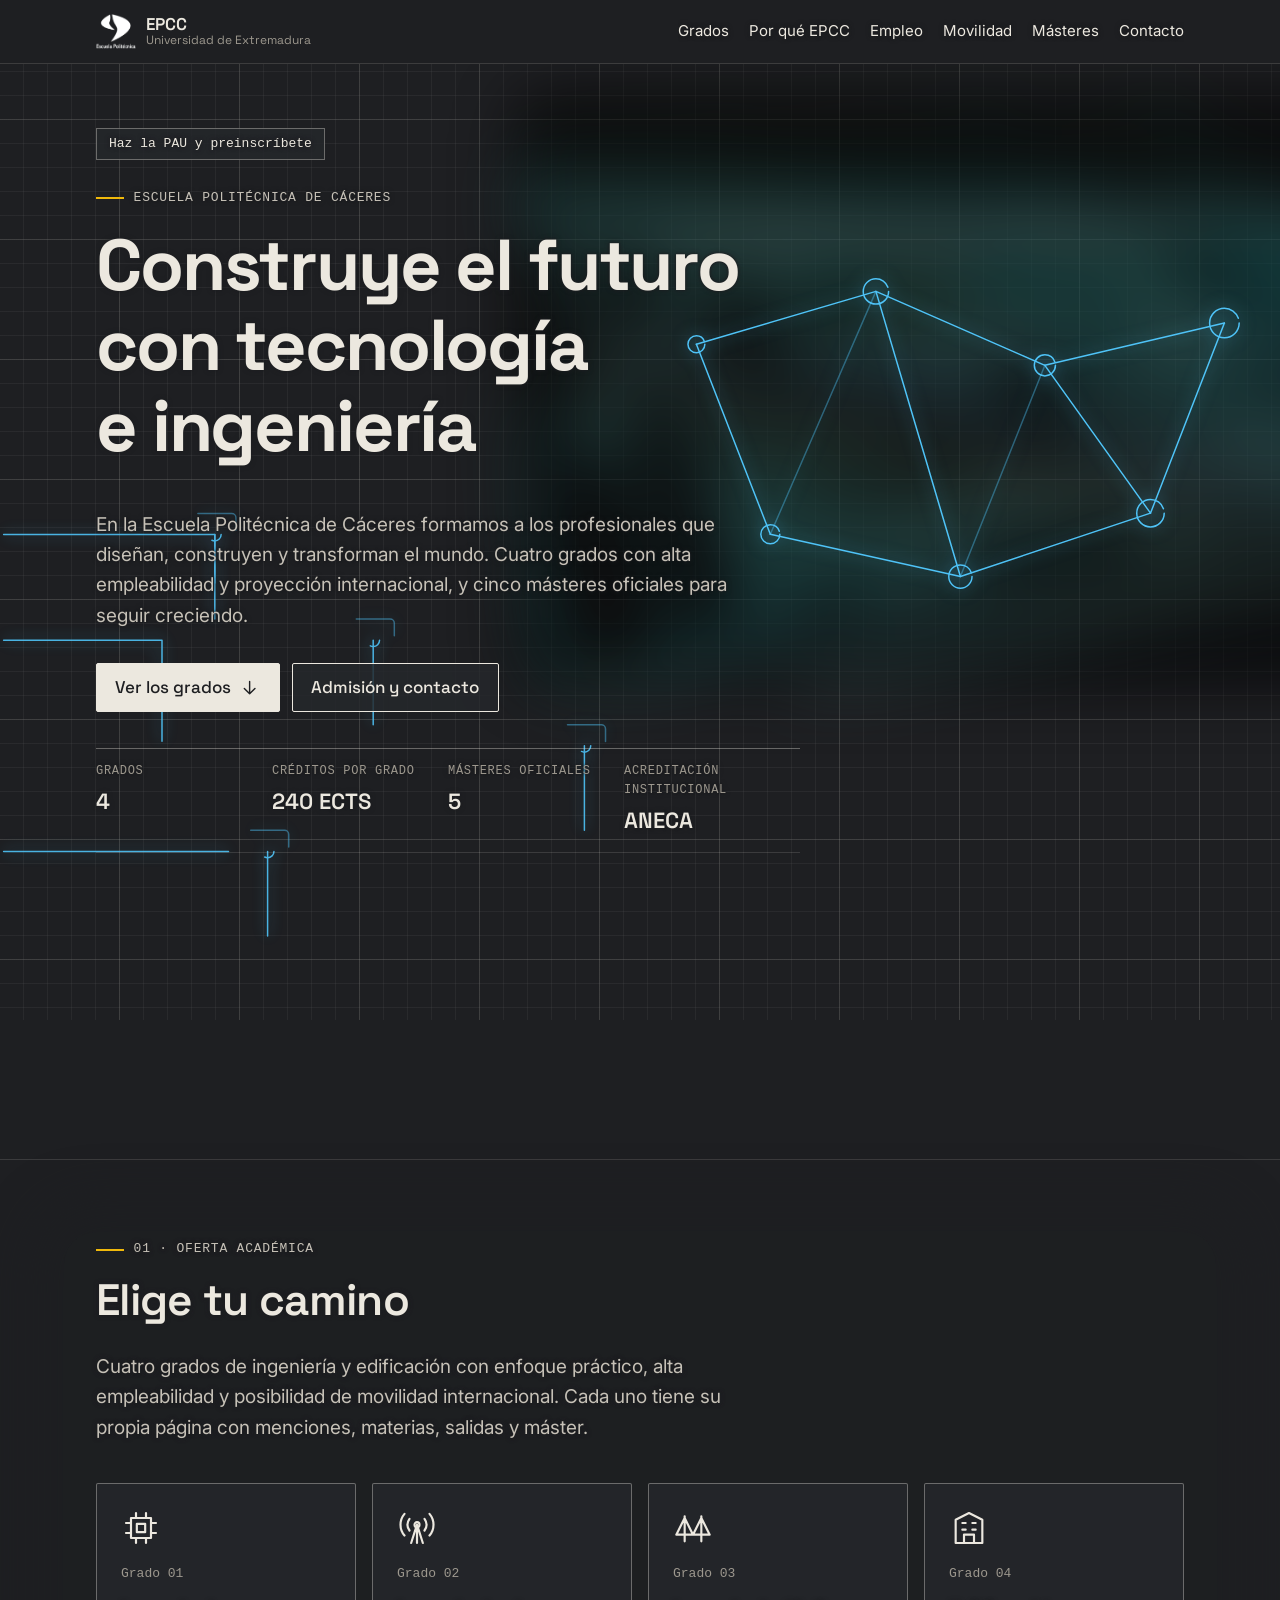
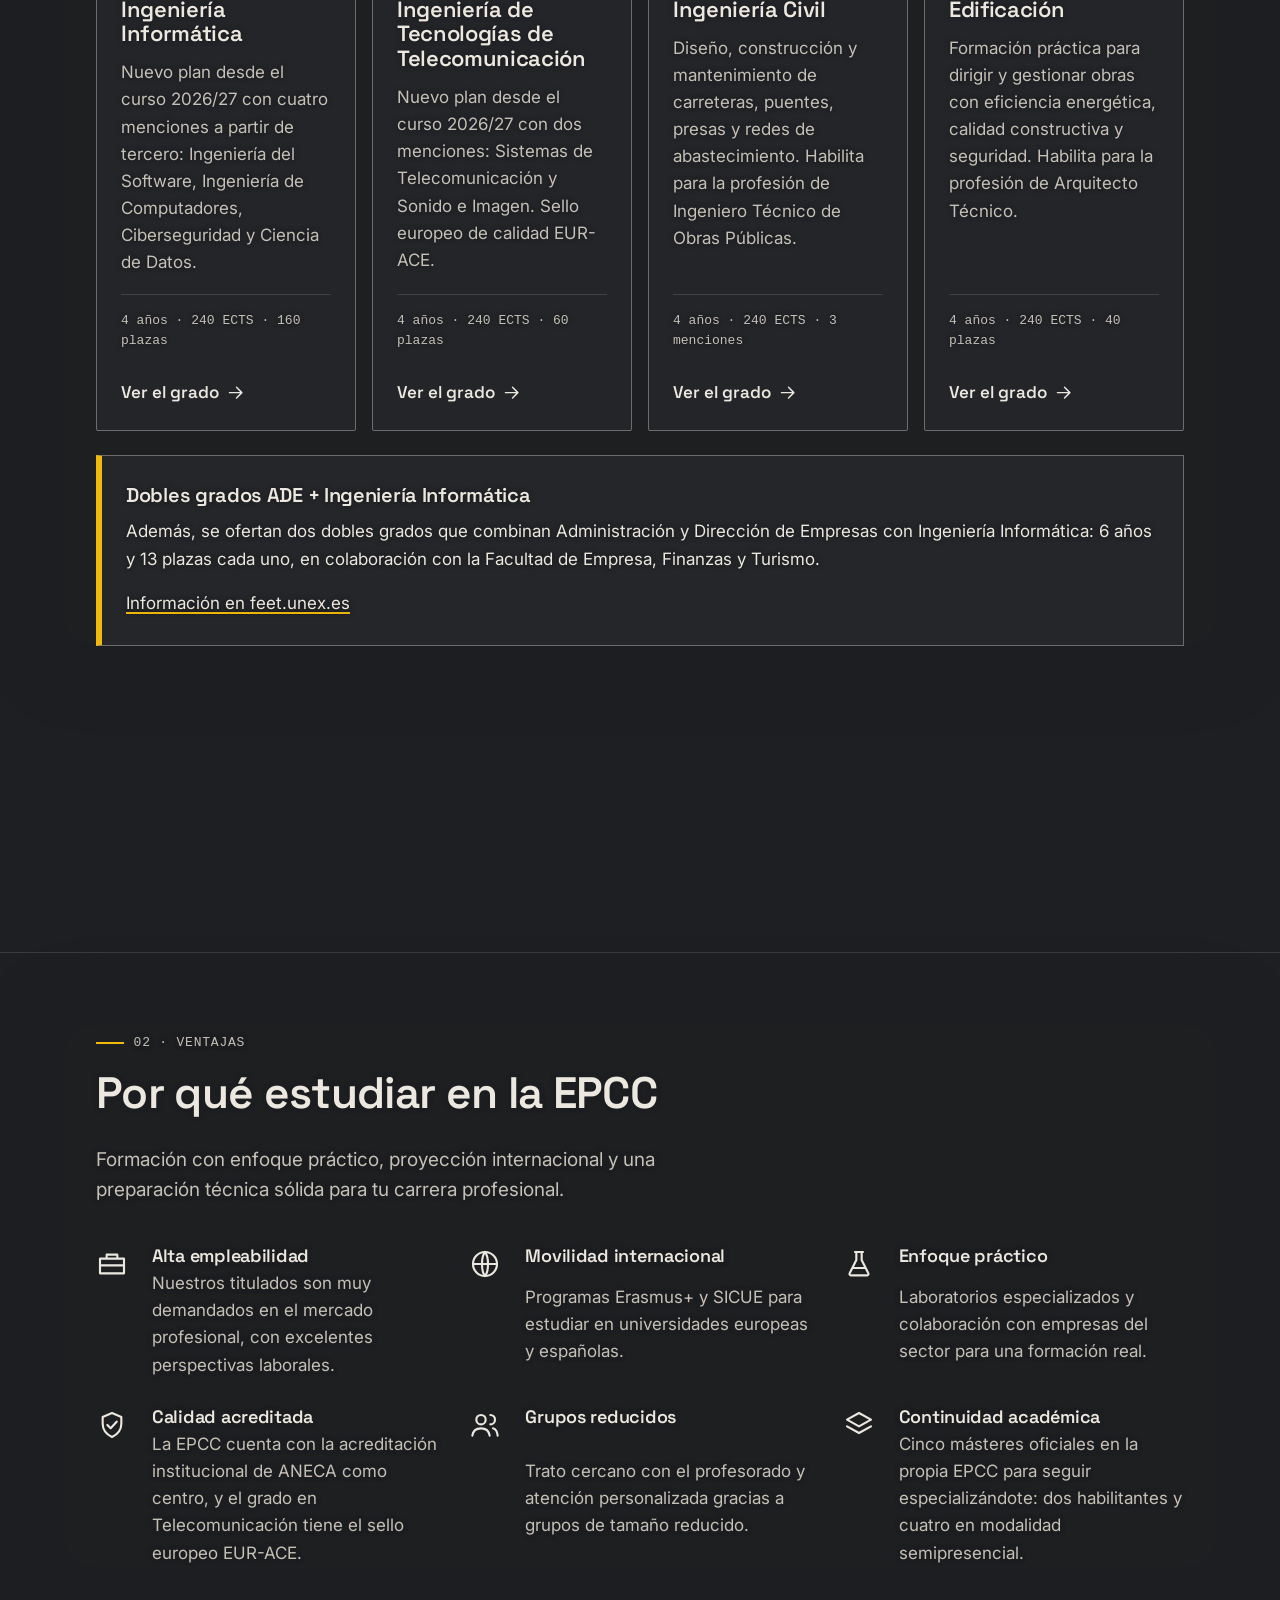
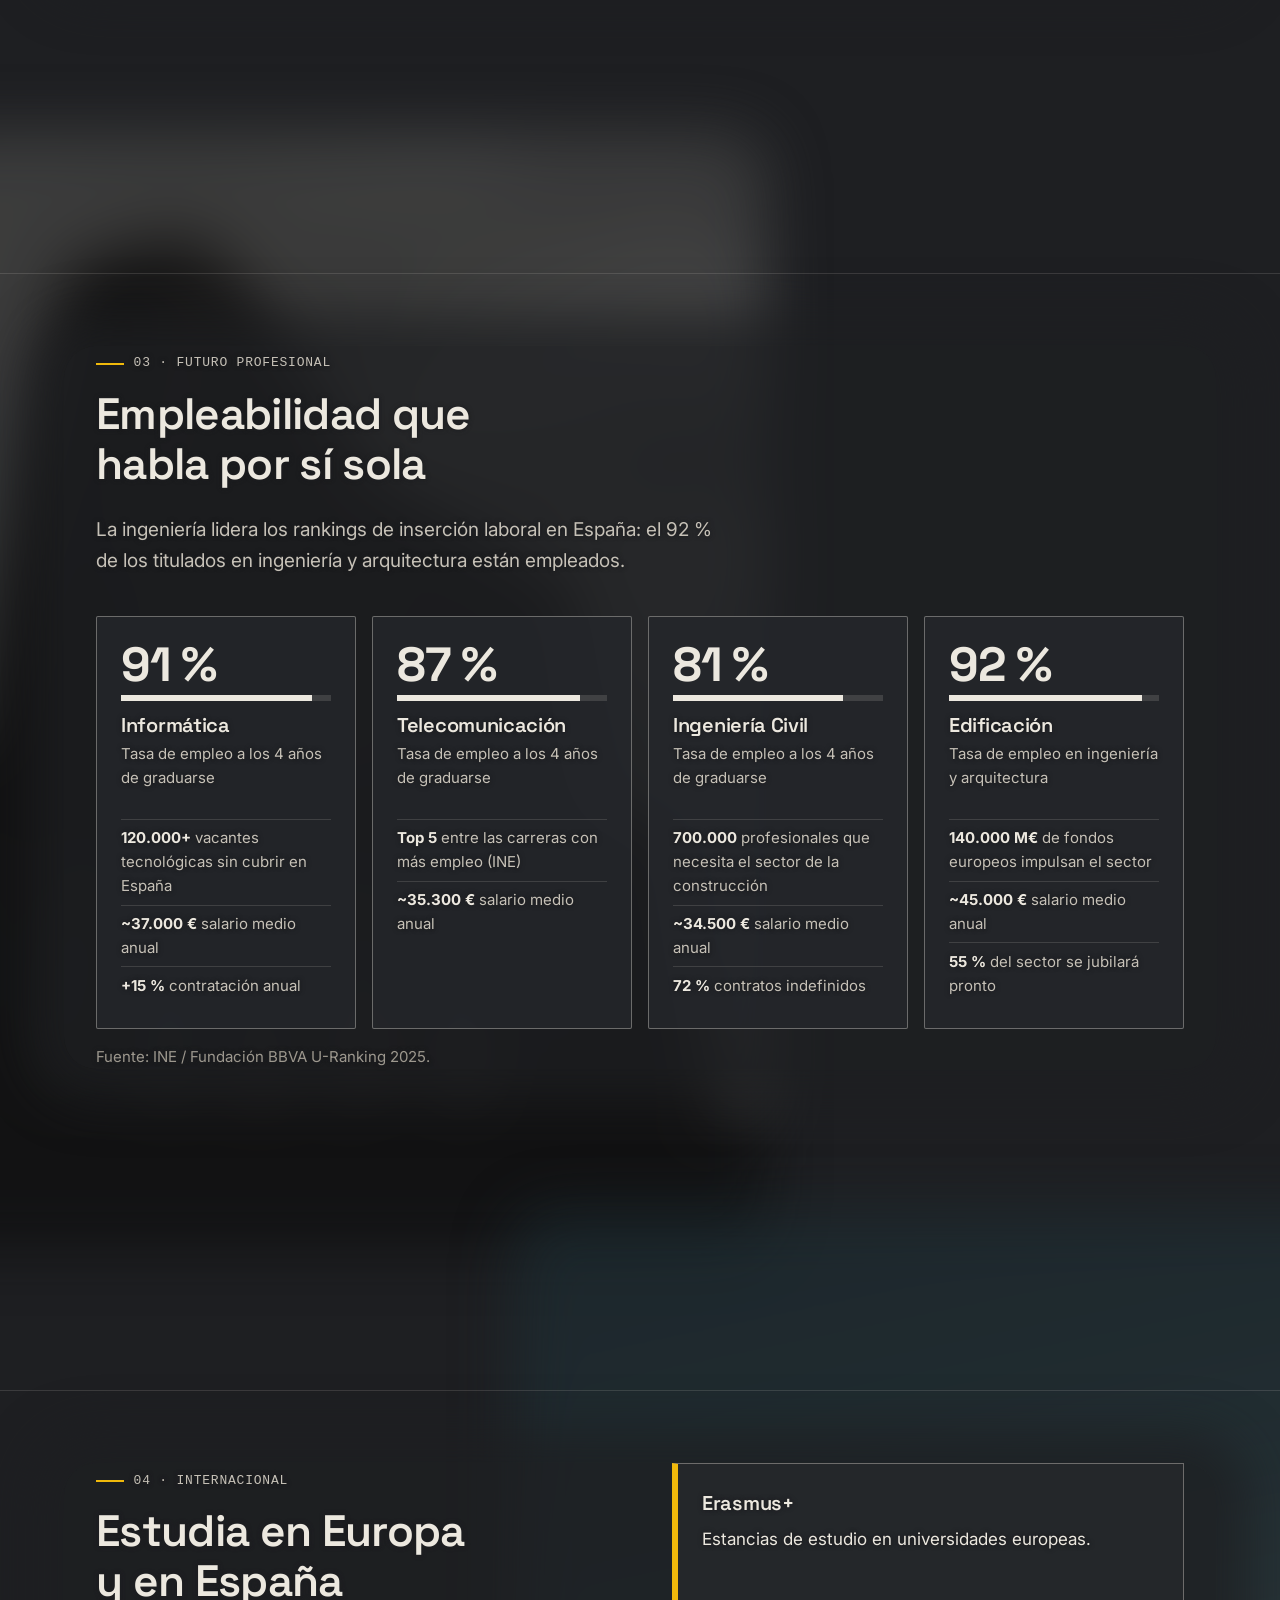
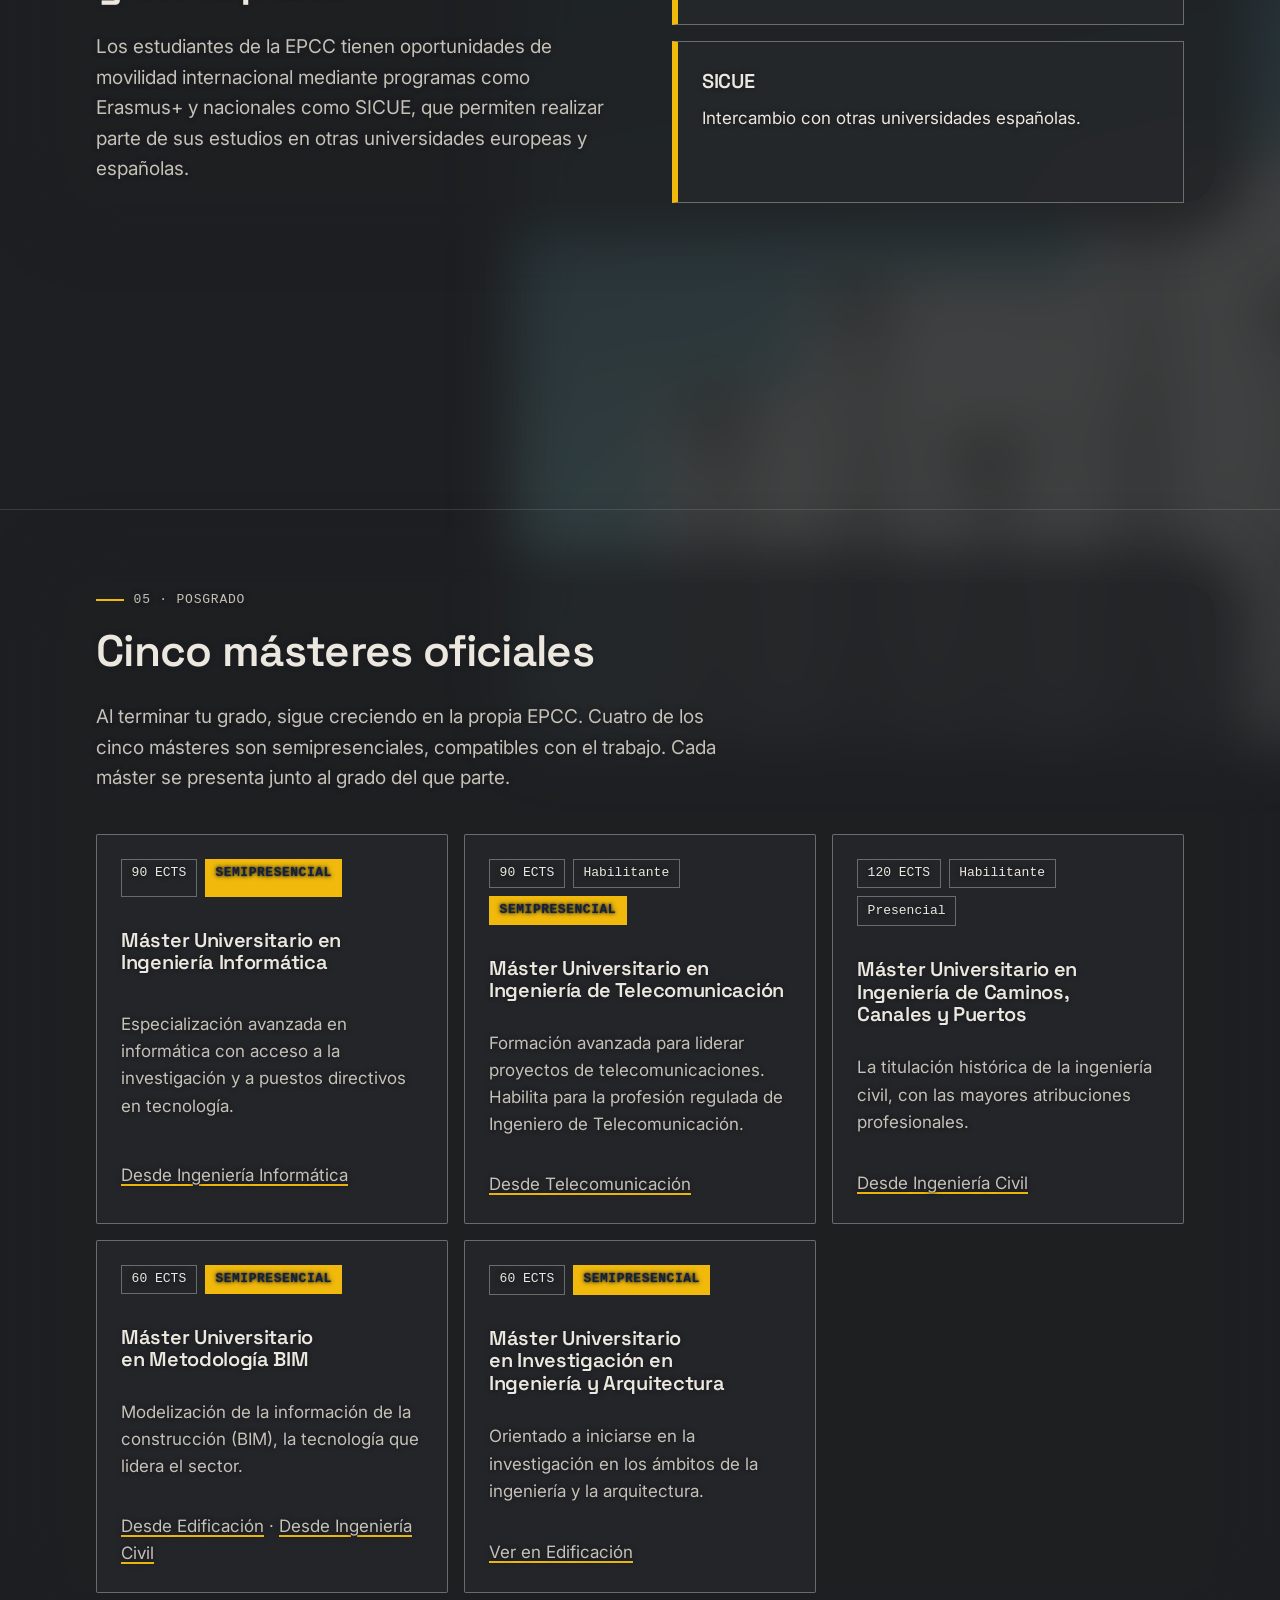
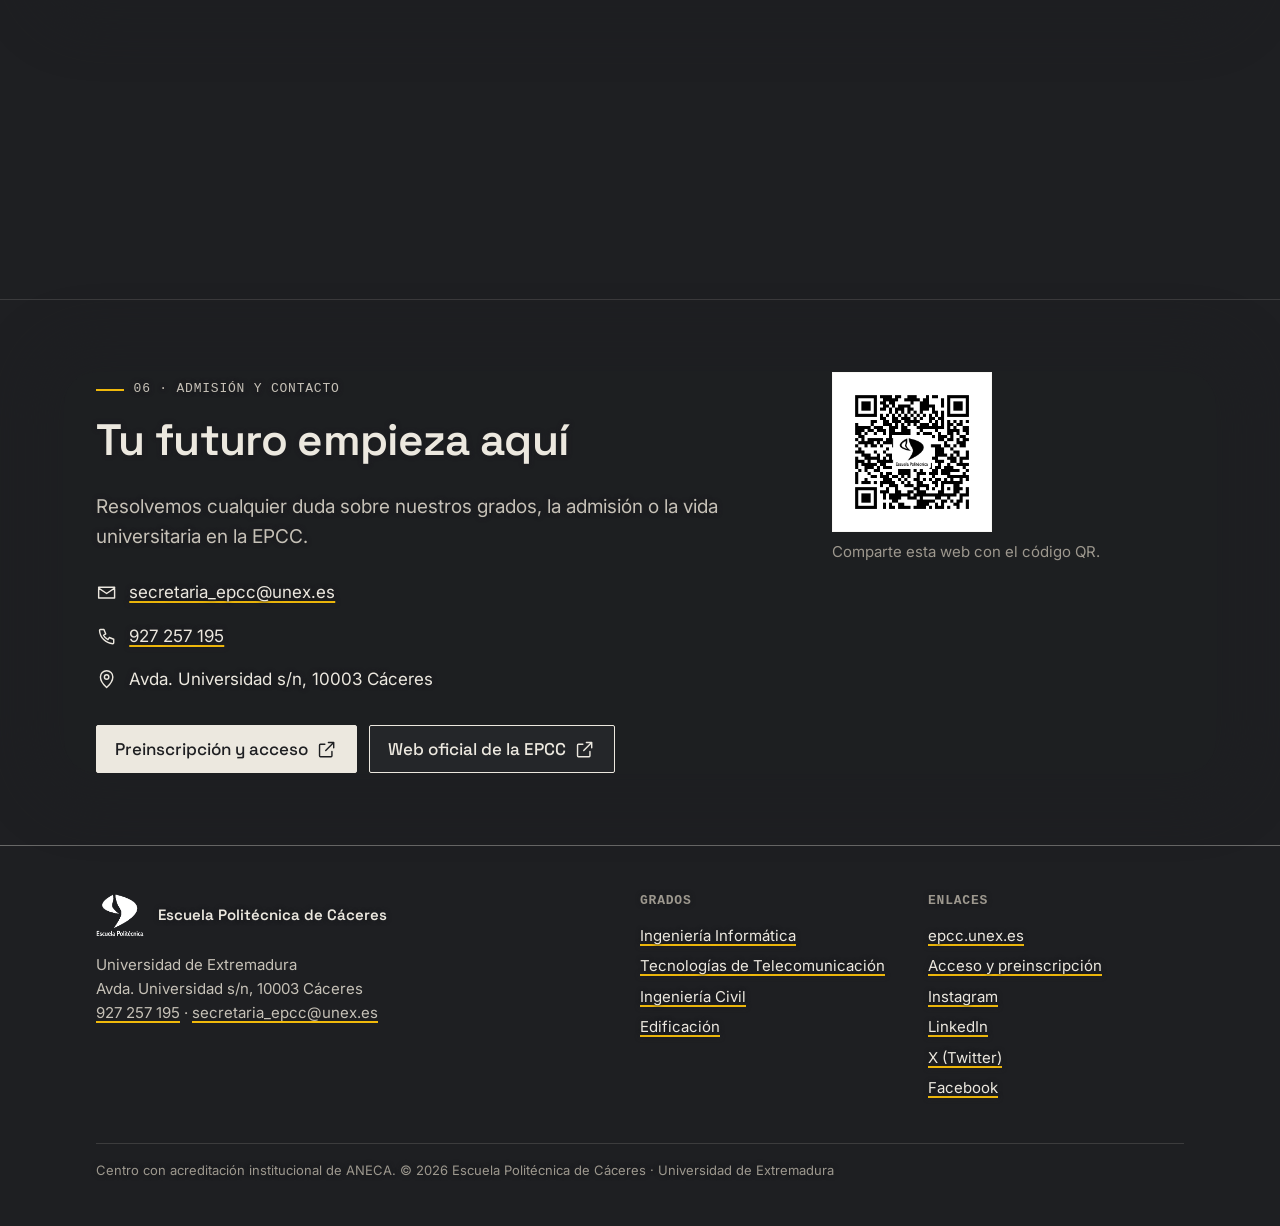
==== commit 351681da: "feat: add blurred stock photos as background layers + neon blue SVG glow - Added layer-photos with 3" ====
--- a/index.html
+++ b/index.html
@@ -181,6 +181,17 @@
 
   <div class="layers" aria-hidden="true">
     <div class="layer layer-grid"></div>
+    <div class="layer layer-photos">
+      <div class="photo-bg photo-hero">
+        <img src="assets/img/hero-bg.jpg" alt="" loading="lazy">
+      </div>
+      <div class="photo-bg photo-empleo">
+        <img src="assets/img/empleo-bg.jpg" alt="" loading="lazy">
+      </div>
+      <div class="photo-bg photo-movilidad">
+        <img src="assets/img/movilidad-bg.jpg" alt="" loading="lazy">
+      </div>
+    </div>
     <div class="layer layer-art">
       <svg class="scene" style="--i: 0" viewBox="0 0 800 600"><use href="#bridge"/></svg>
       <svg class="scene" style="--i: 1" viewBox="0 0 800 600"><use href="#circuit"/></svg>
--- a/assets/css/site.css
+++ b/assets/css/site.css
@@ -172,6 +172,48 @@
   inset: 0;
   transform: translate3d(0, calc(var(--ay, 0) * 1px), 0);
   will-change: transform;
+  z-index: 2;
+}
+
+.layer-photos {
+  position: absolute;
+  inset: 0;
+  z-index: 1;
+  pointer-events: none;
+}
+
+.photo-bg {
+  position: absolute;
+  width: min(70vw, 1200px);
+  height: auto;
+  filter: blur(30px) brightness(0.4);
+  opacity: 0.6;
+  border-radius: 40px;
+  overflow: hidden;
+}
+
+.photo-bg img {
+  width: 100%;
+  height: auto;
+  display: block;
+}
+
+.photo-hero {
+  top: 10vh;
+  right: -10vw;
+  transform: translate3d(0, calc(var(--ay, 0) * 0.3px), 0);
+}
+
+.photo-empleo {
+  top: calc(3 * 120vh + 10vh);
+  left: -10vw;
+  transform: translate3d(0, calc(var(--ay, 0) * 0.3px), 0);
+}
+
+.photo-movilidad {
+  top: calc(4 * 120vh + 10vh);
+  right: -10vw;
+  transform: translate3d(0, calc(var(--ay, 0) * 0.3px), 0);
 }
 
 .scene {
@@ -181,7 +223,7 @@
   width: min(66vw, 1100px);
   max-width: none;
   height: auto;
-  color: var(--art);
+  color: #4fc3f7;
   fill: none;
   stroke: currentColor;
   stroke-width: 1.5;
@@ -190,6 +232,7 @@
   stroke-dasharray: 1;
   stroke-dashoffset: var(--p, 0);
   opacity: var(--o, 1);
+  filter: drop-shadow(0 0 8px rgba(79, 195, 247, 0.6));
 }
 
 .scene:nth-child(even) { right: auto; left: -8vw; }
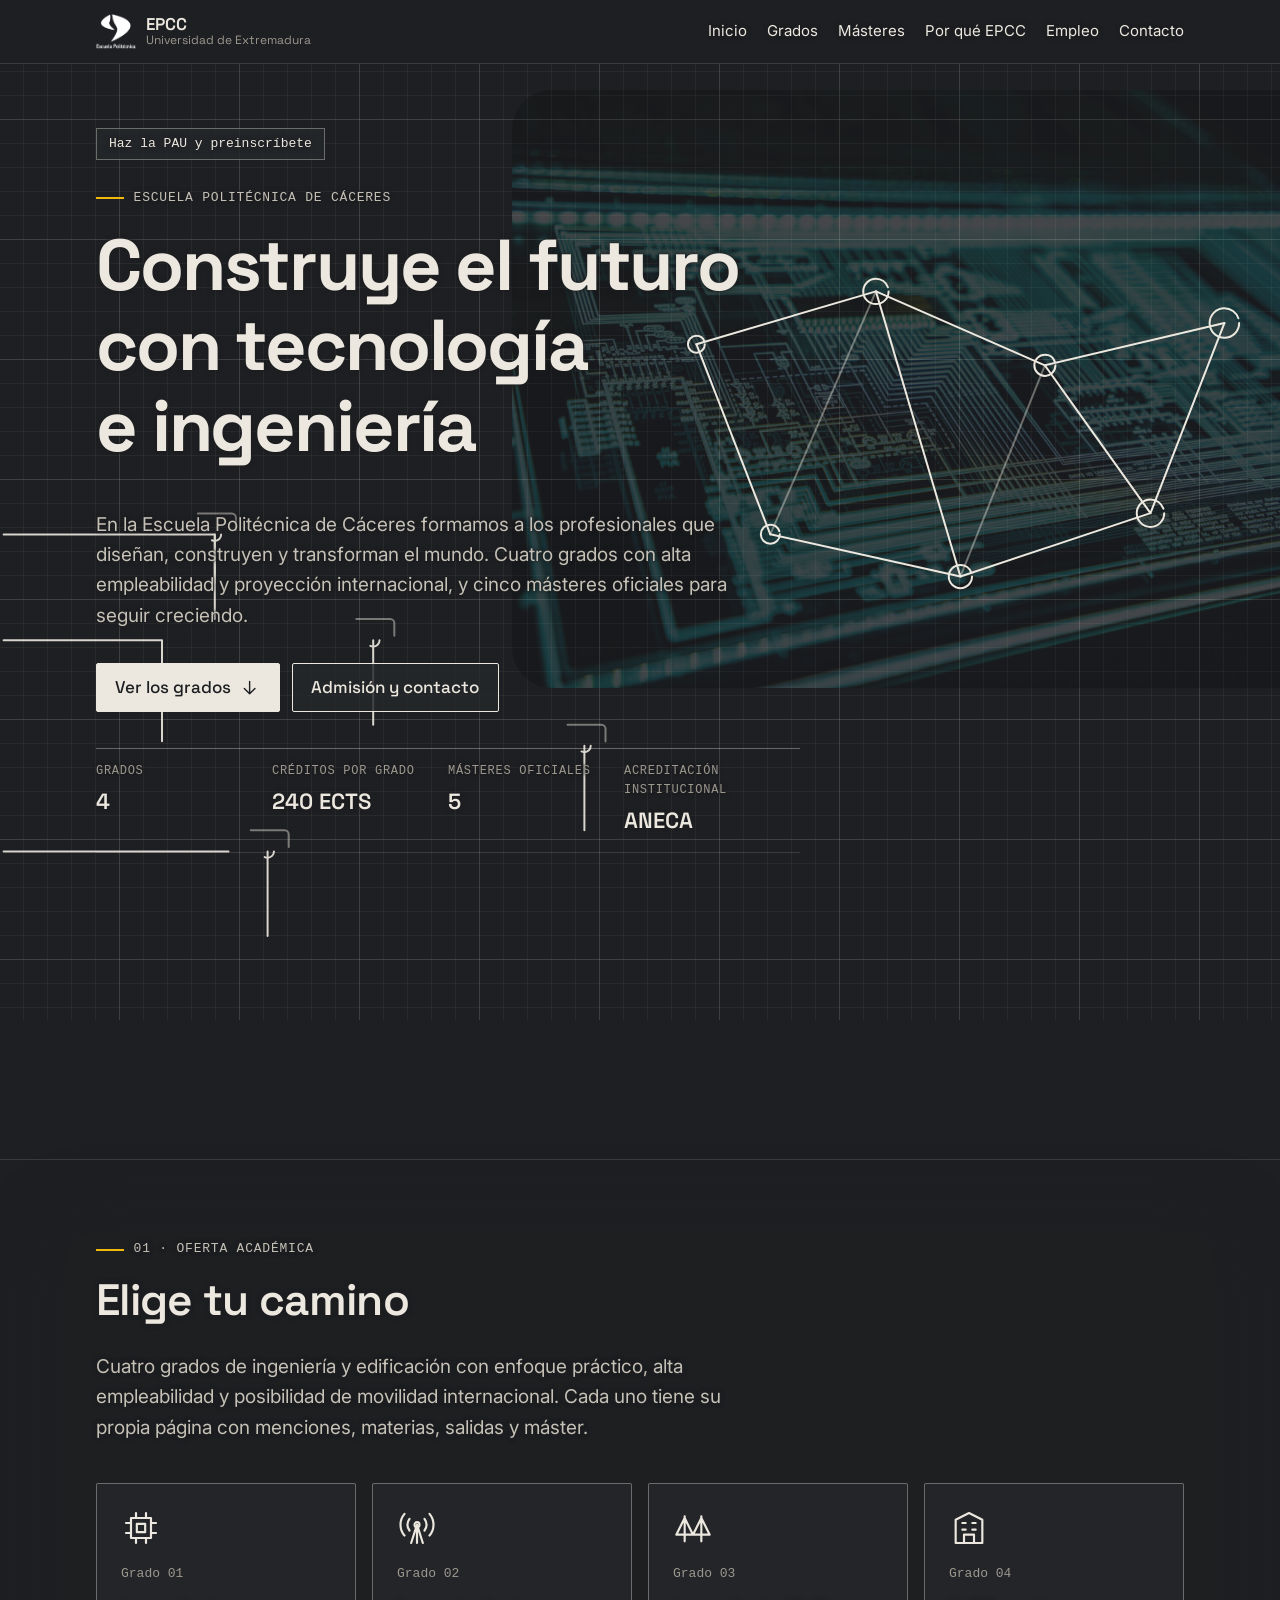
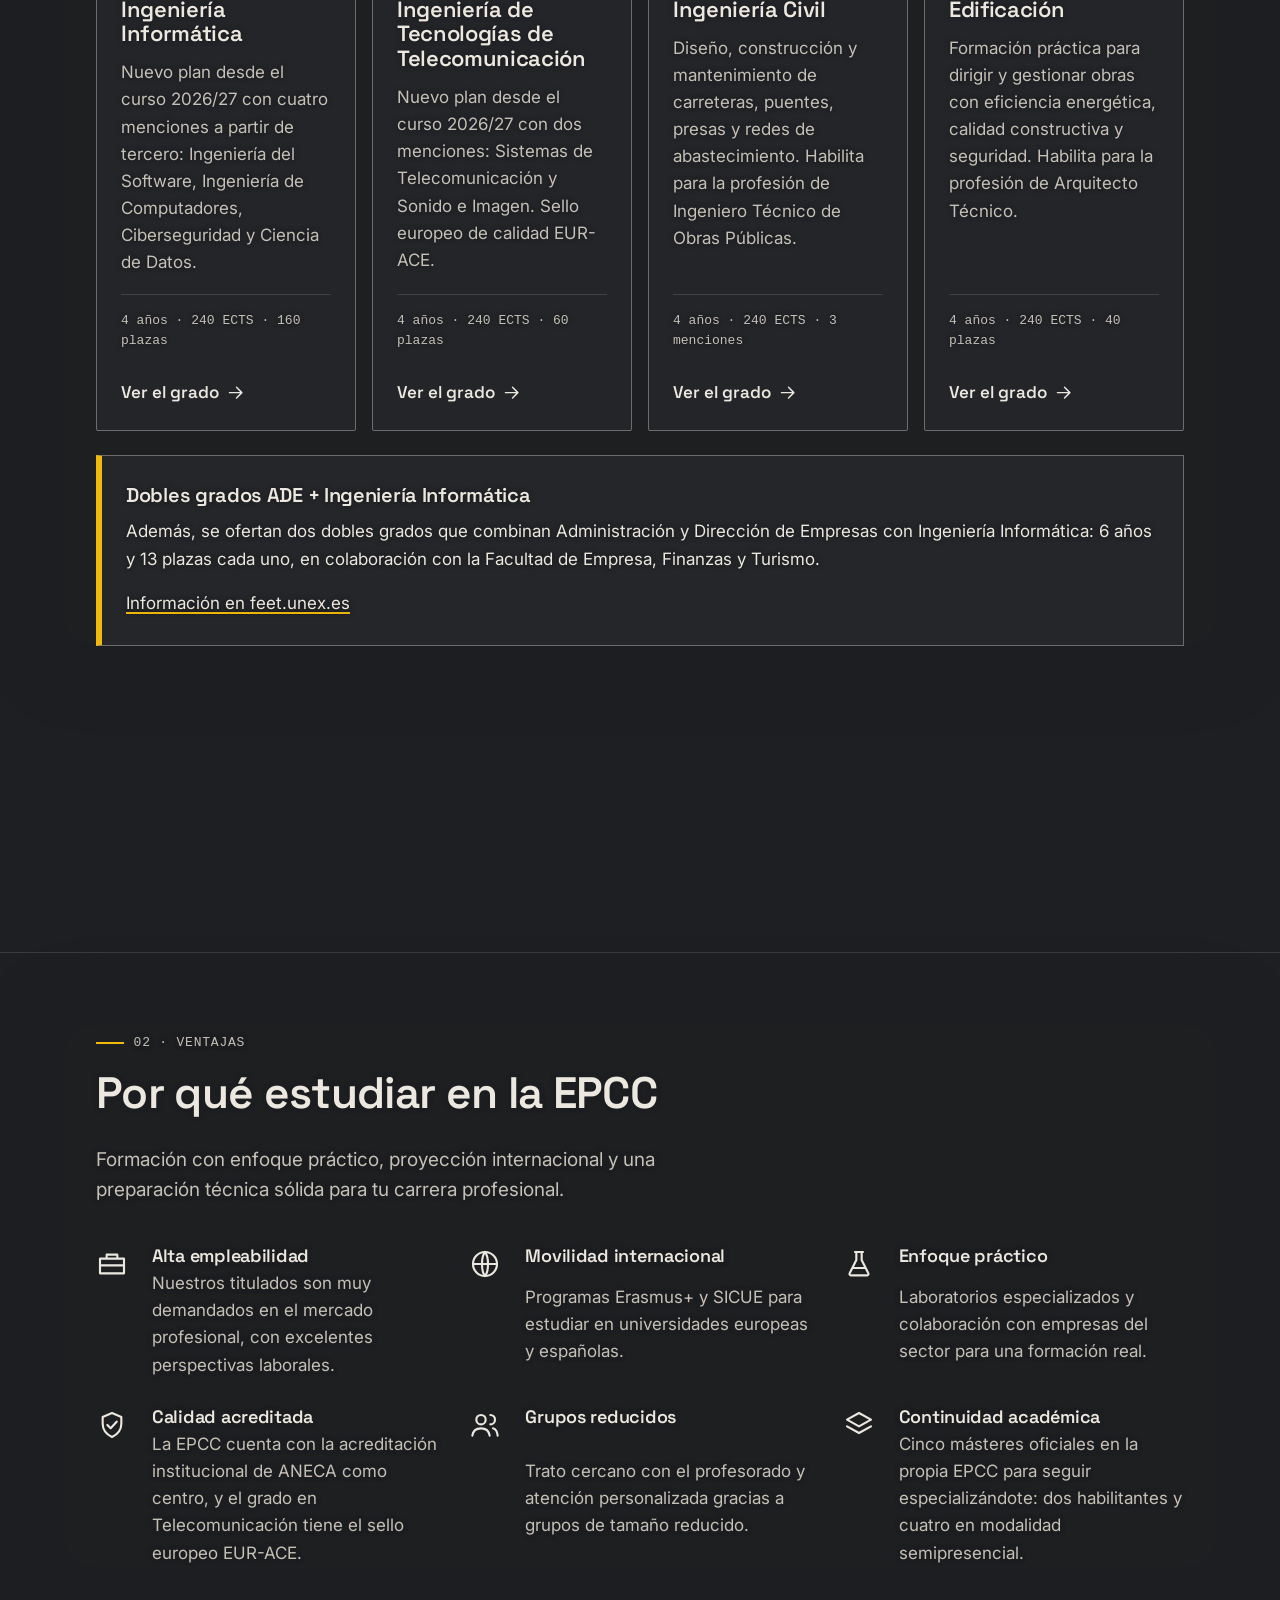
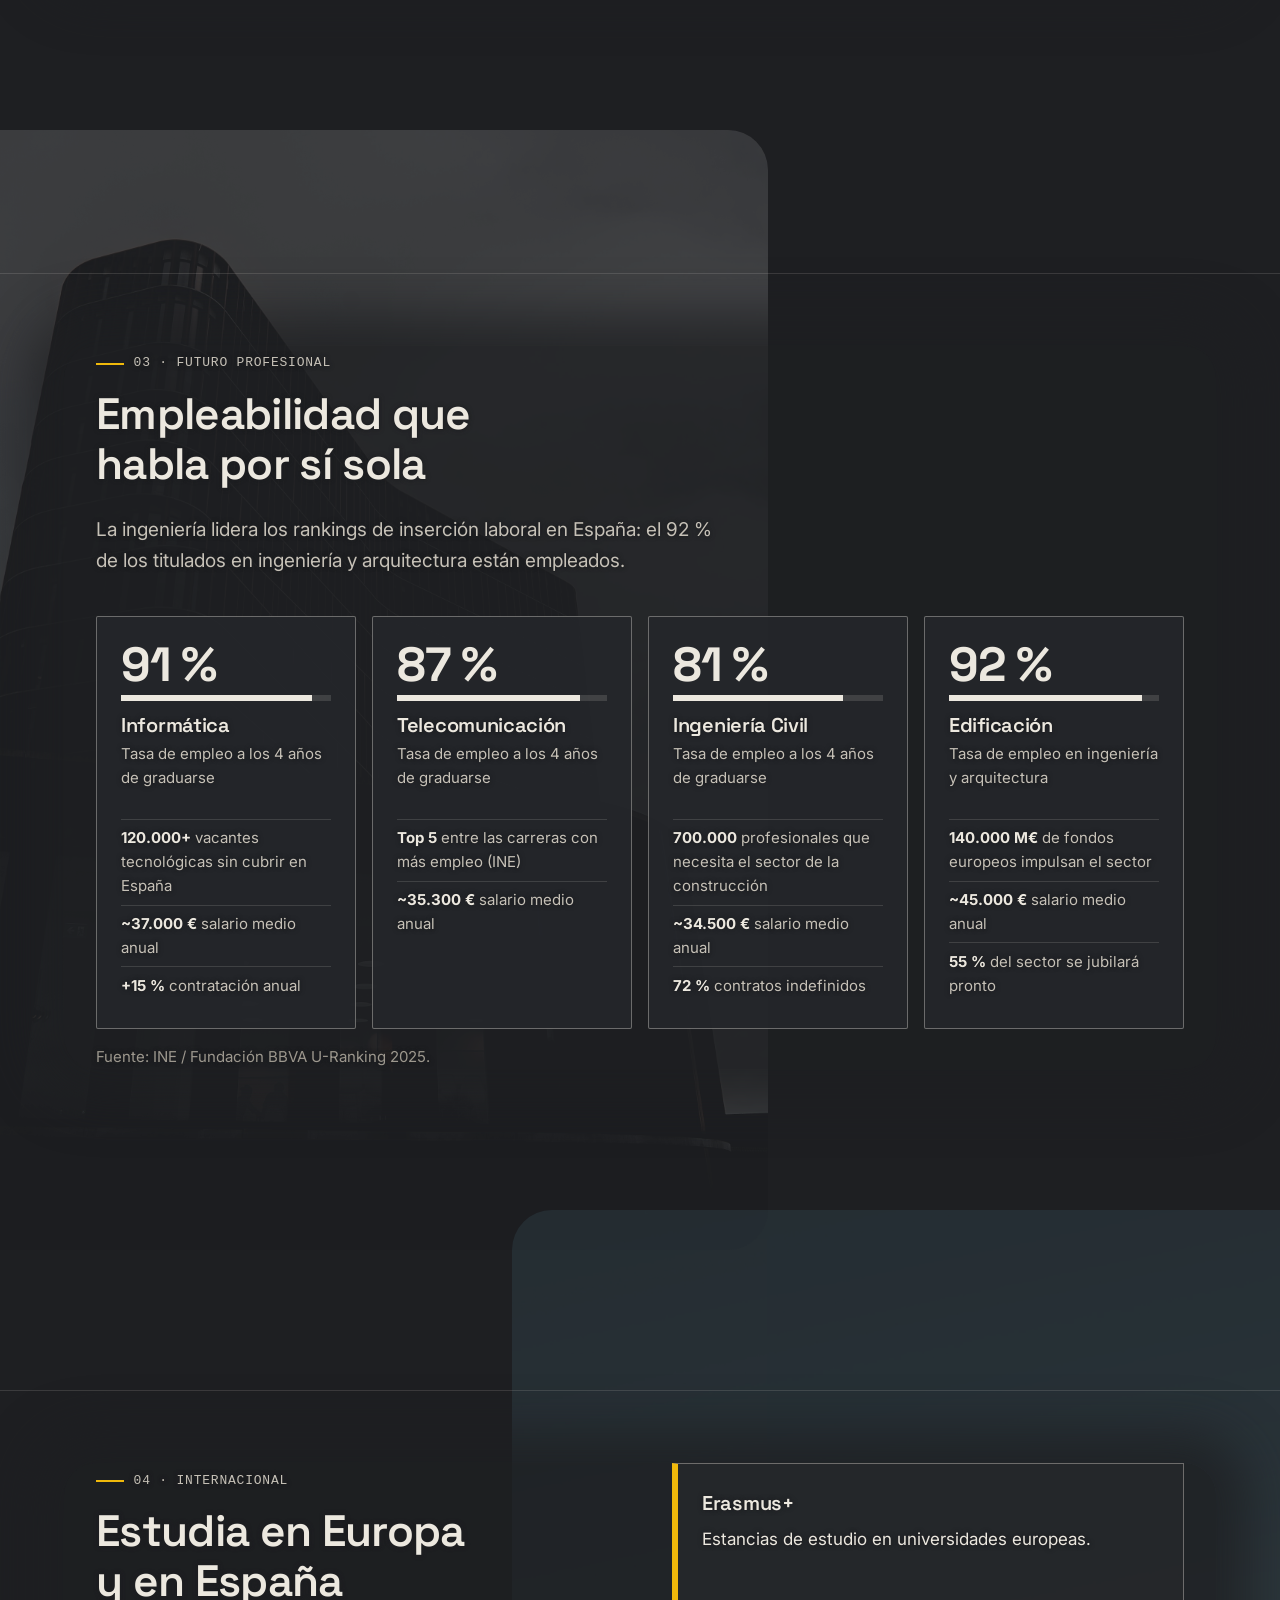
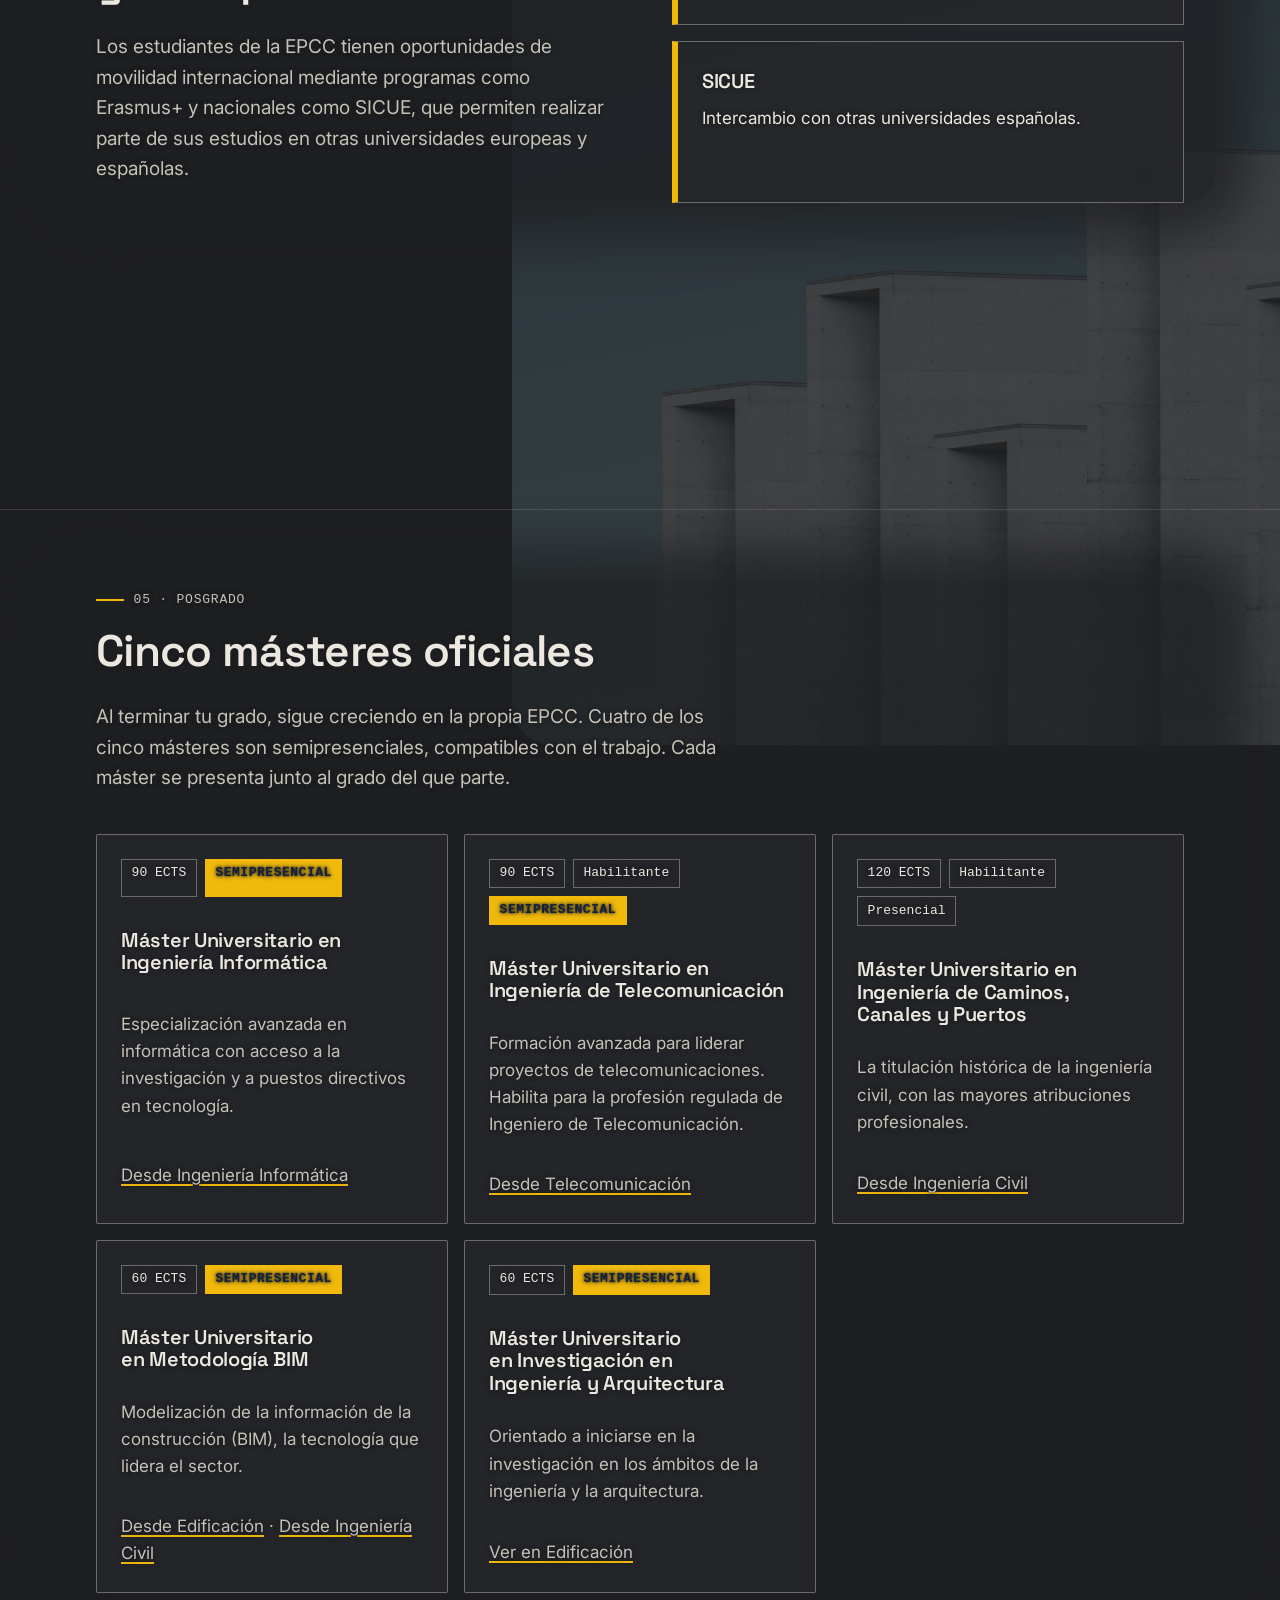
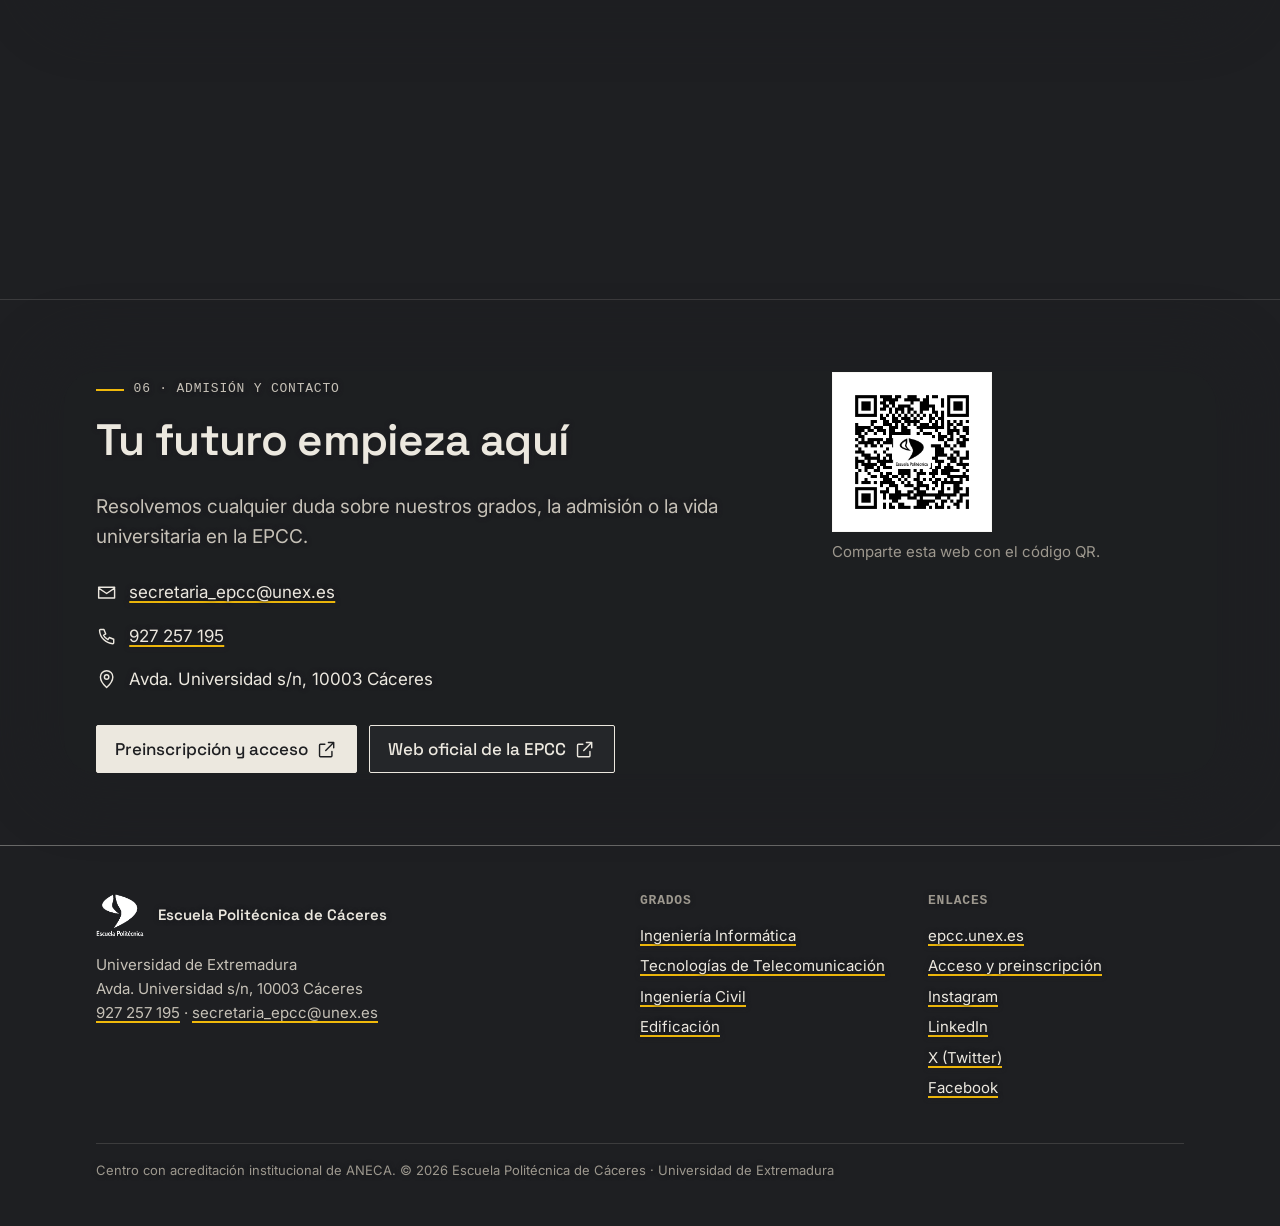
==== commit a1cf69c3: "feat(nav): reorder top nav to Inicio, Grados, Masteres, Por que, Empleo, Contacto Removes 'Movilidad" ====
--- a/index.html
+++ b/index.html
@@ -213,11 +213,11 @@
         </a>
         <nav class="nav" aria-label="Principal">
           <ul>
+            <li><a href="#contenido">Inicio</a></li>
             <li><a href="#grados">Grados</a></li>
+            <li><a href="#masteres">Másteres</a></li>
             <li><a href="#por-que">Por qué EPCC</a></li>
             <li><a href="#empleo">Empleo</a></li>
-            <li><a href="#movilidad">Movilidad</a></li>
-            <li><a href="#masteres">Másteres</a></li>
             <li><a href="#contacto">Contacto</a></li>
           </ul>
         </nav>
--- a/assets/css/site.css
+++ b/assets/css/site.css
@@ -186,8 +186,7 @@
   position: absolute;
   width: min(70vw, 1200px);
   height: auto;
-  filter: blur(30px) brightness(0.4);
-  opacity: 0.6;
+  opacity: 0.18;
   border-radius: 40px;
   overflow: hidden;
 }
@@ -223,16 +222,15 @@
   width: min(66vw, 1100px);
   max-width: none;
   height: auto;
-  color: #4fc3f7;
+  color: var(--ink);
   fill: none;
   stroke: currentColor;
-  stroke-width: 1.5;
+  stroke-width: 2;
   stroke-linecap: round;
   stroke-linejoin: round;
   stroke-dasharray: 1;
   stroke-dashoffset: var(--p, 0);
   opacity: var(--o, 1);
-  filter: drop-shadow(0 0 8px rgba(79, 195, 247, 0.6));
 }
 
 .scene:nth-child(even) { right: auto; left: -8vw; }
@@ -364,8 +362,42 @@
 .nav a:hover,
 .nav a[aria-current="page"] { border-bottom-color: var(--accent); }
 
+/* Sub-navigation for degree pages: secondary row with section anchors.
+   Visually quieter than the main nav, with a thin top rule. */
+.subnav {
+  width: 100%;
+  overflow-x: auto;
+  scrollbar-width: none;
+  border-top: 1px solid var(--rule);
+}
+.subnav::-webkit-scrollbar { display: none; }
+
+.subnav ul {
+  display: flex;
+  gap: 1rem;
+  margin: 0;
+  padding: 0.4rem 0;
+  list-style: none;
+  white-space: nowrap;
+}
+
+.subnav a {
+  display: inline-block;
+  padding: 0.2rem 0;
+  font-size: 0.8125rem;
+  font-family: var(--font-mono);
+  text-transform: uppercase;
+  letter-spacing: 0.04em;
+  color: var(--ink-2);
+  text-decoration: none;
+  border-bottom: 1px solid transparent;
+}
+
+.subnav a:hover { color: var(--ink); border-bottom-color: var(--accent); }
+
 @media (min-width: 900px) {
   .nav { width: auto; }
+  .subnav { width: 100%; }
 }
 
 /* ---------- Hero ---------- */
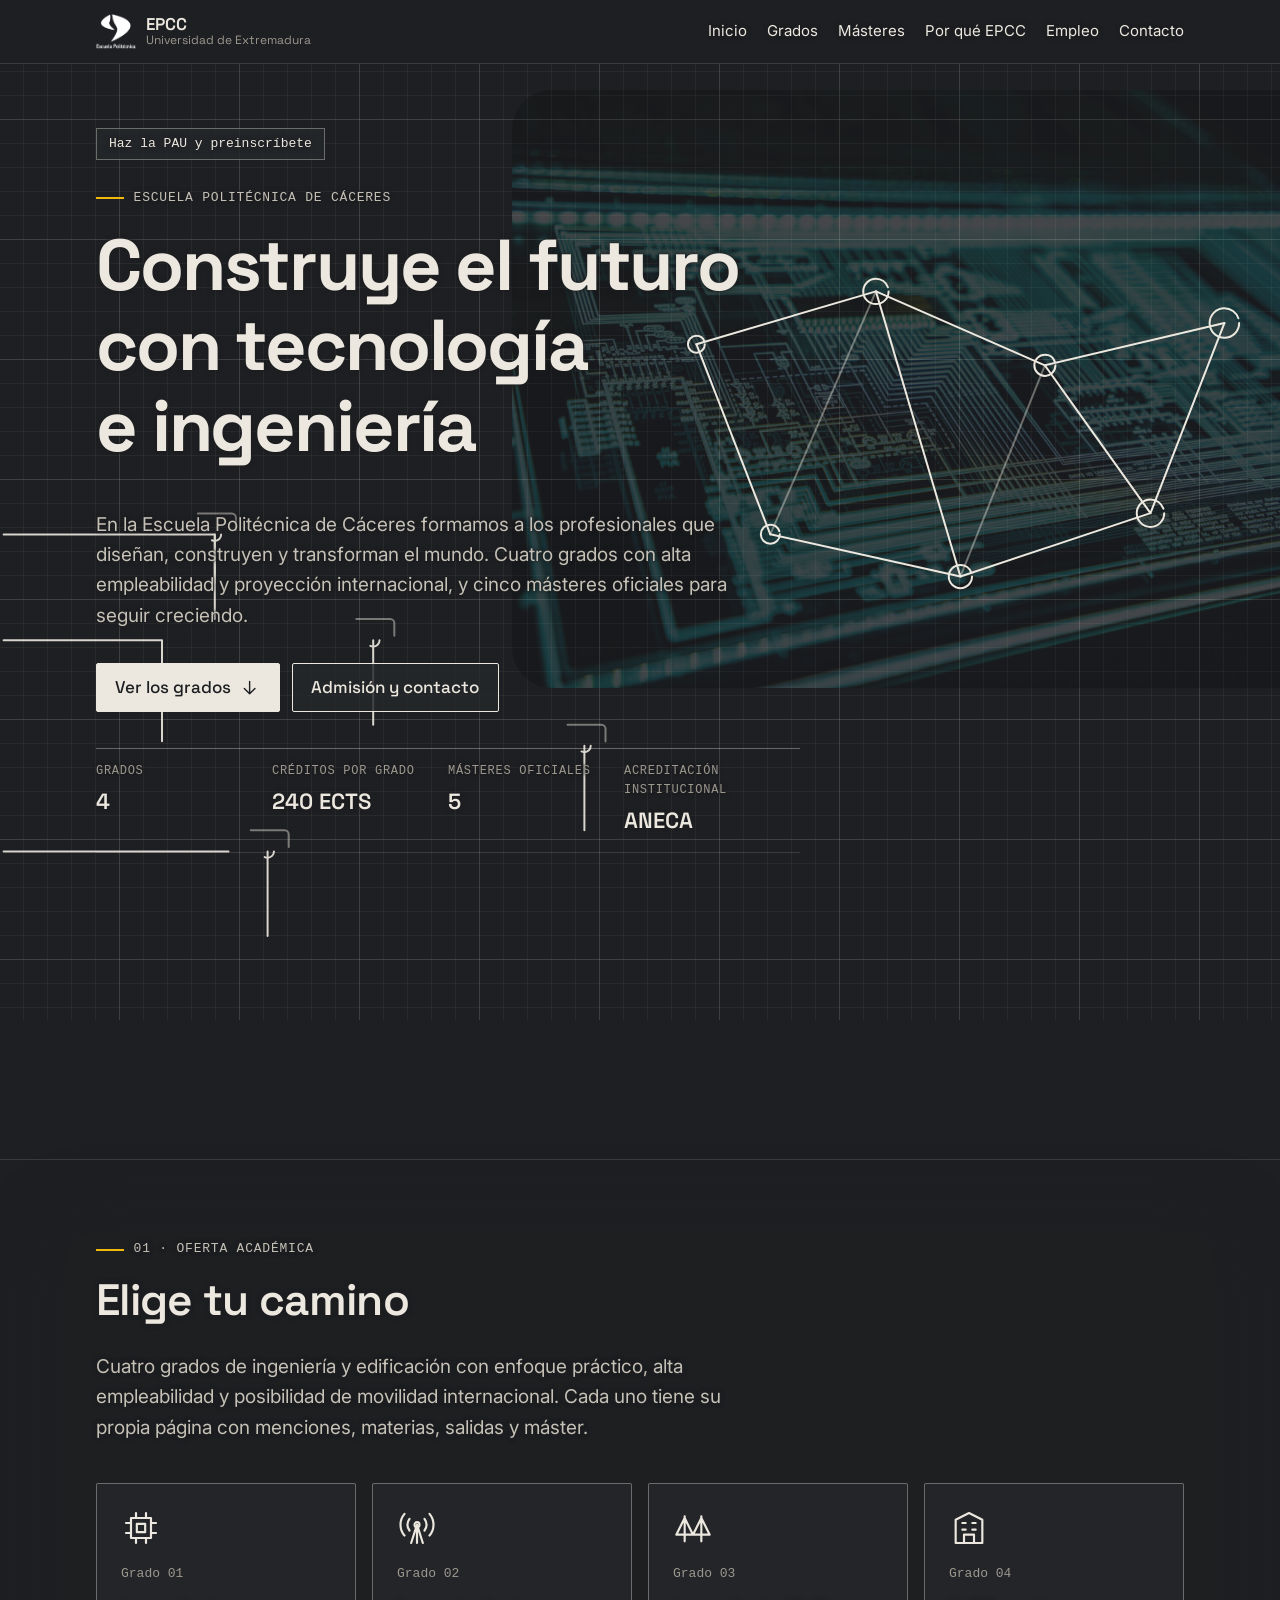
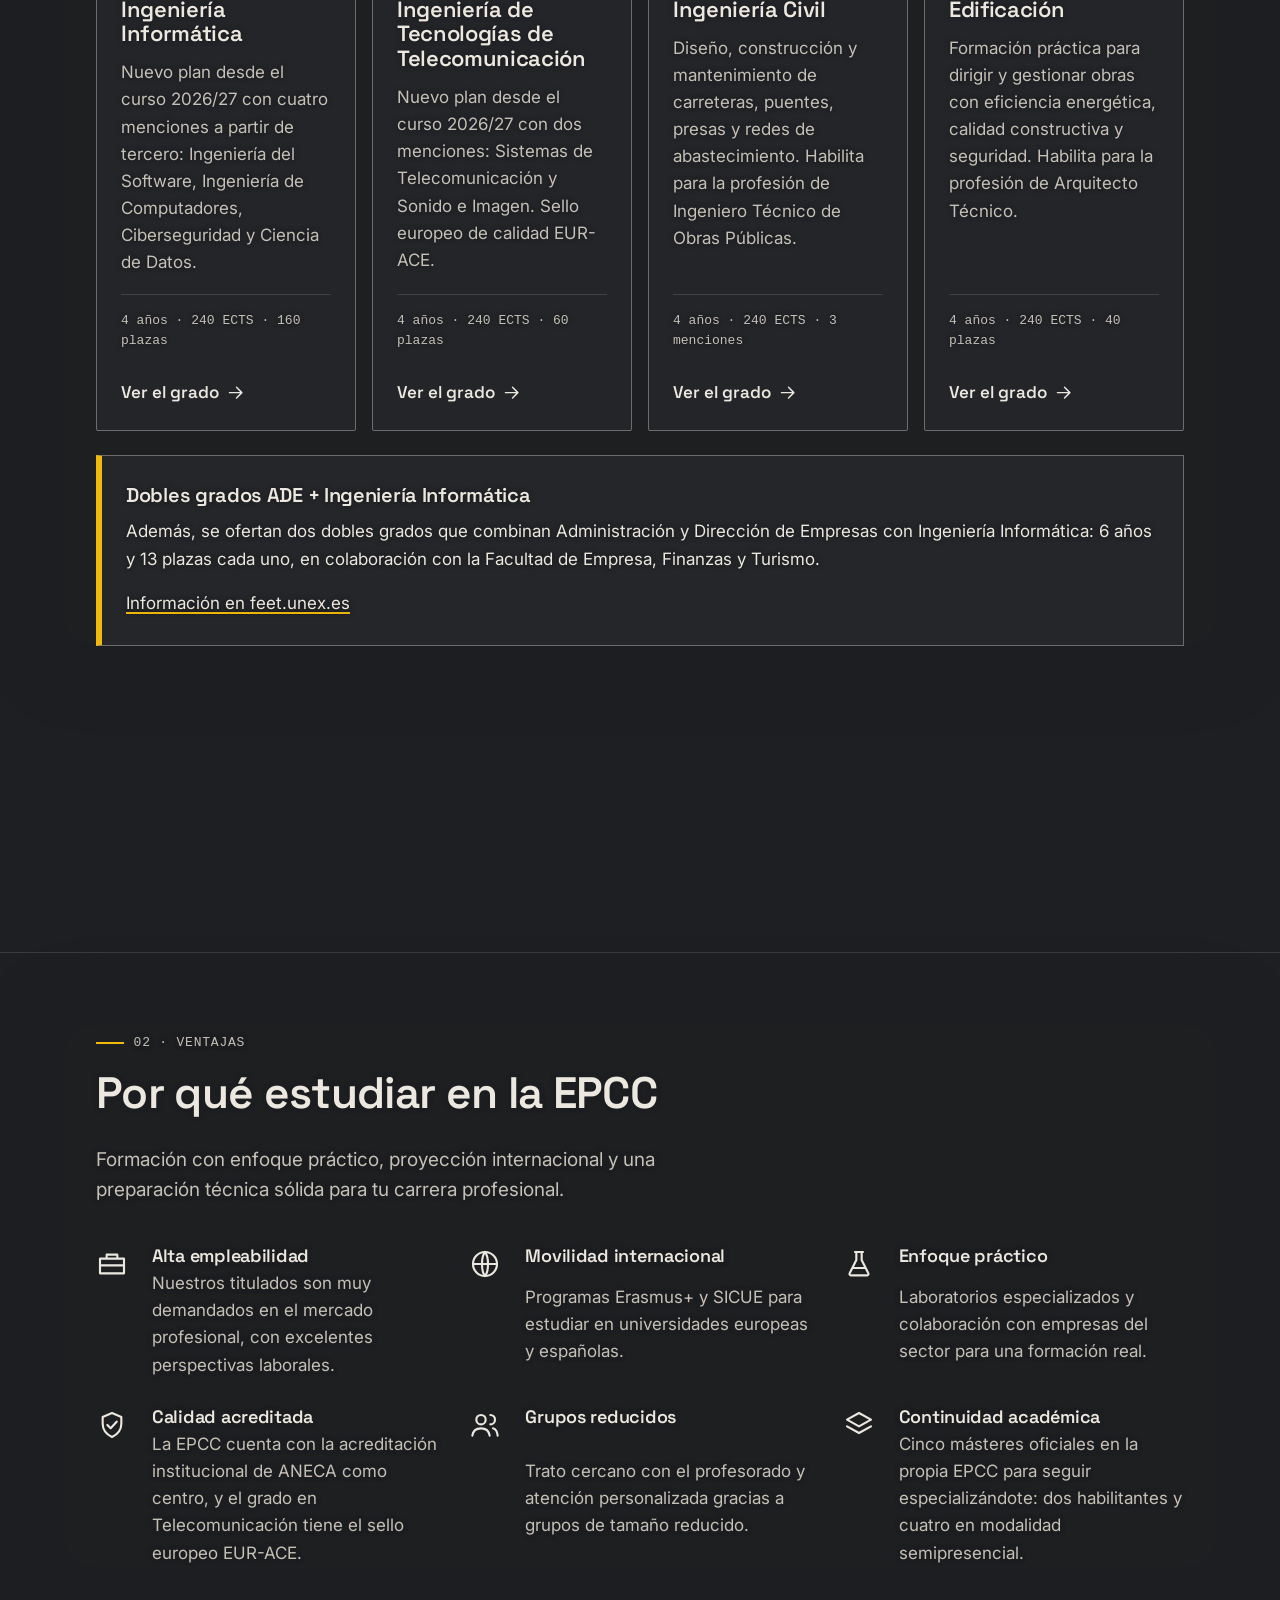
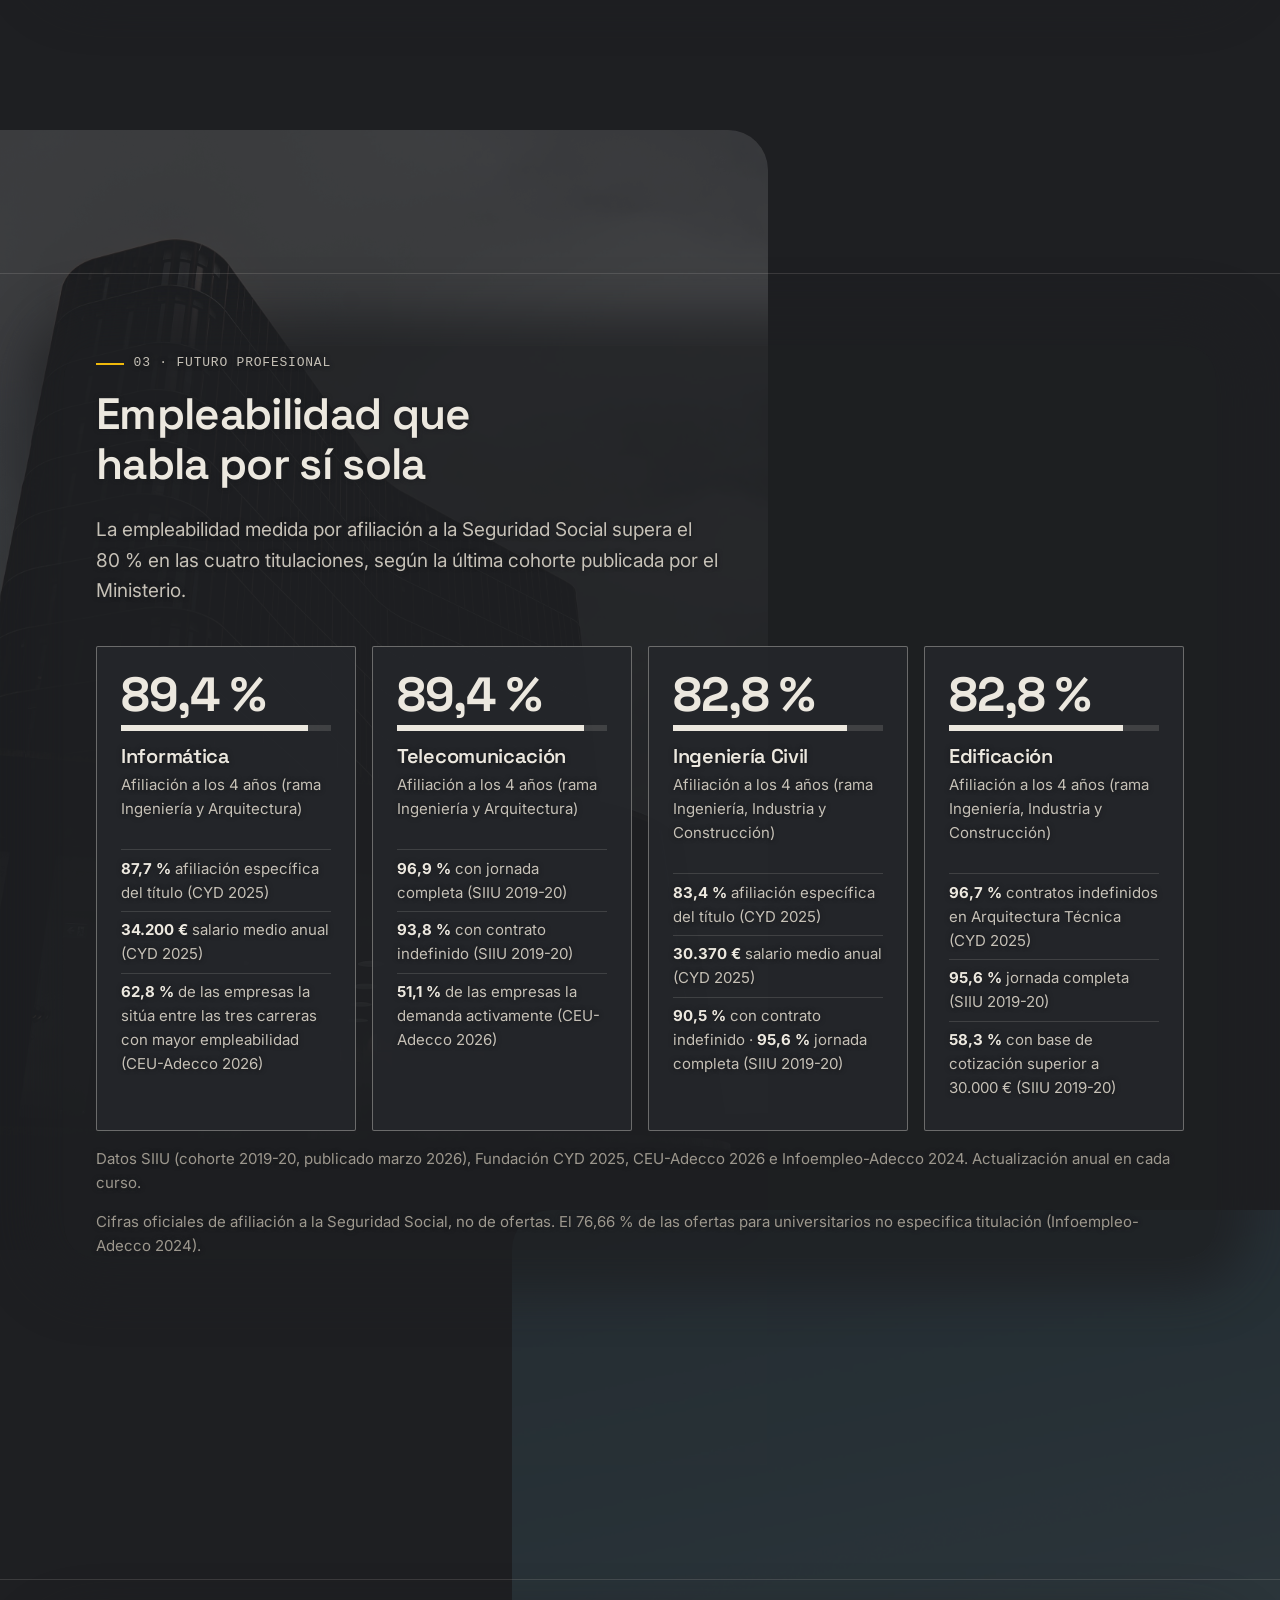
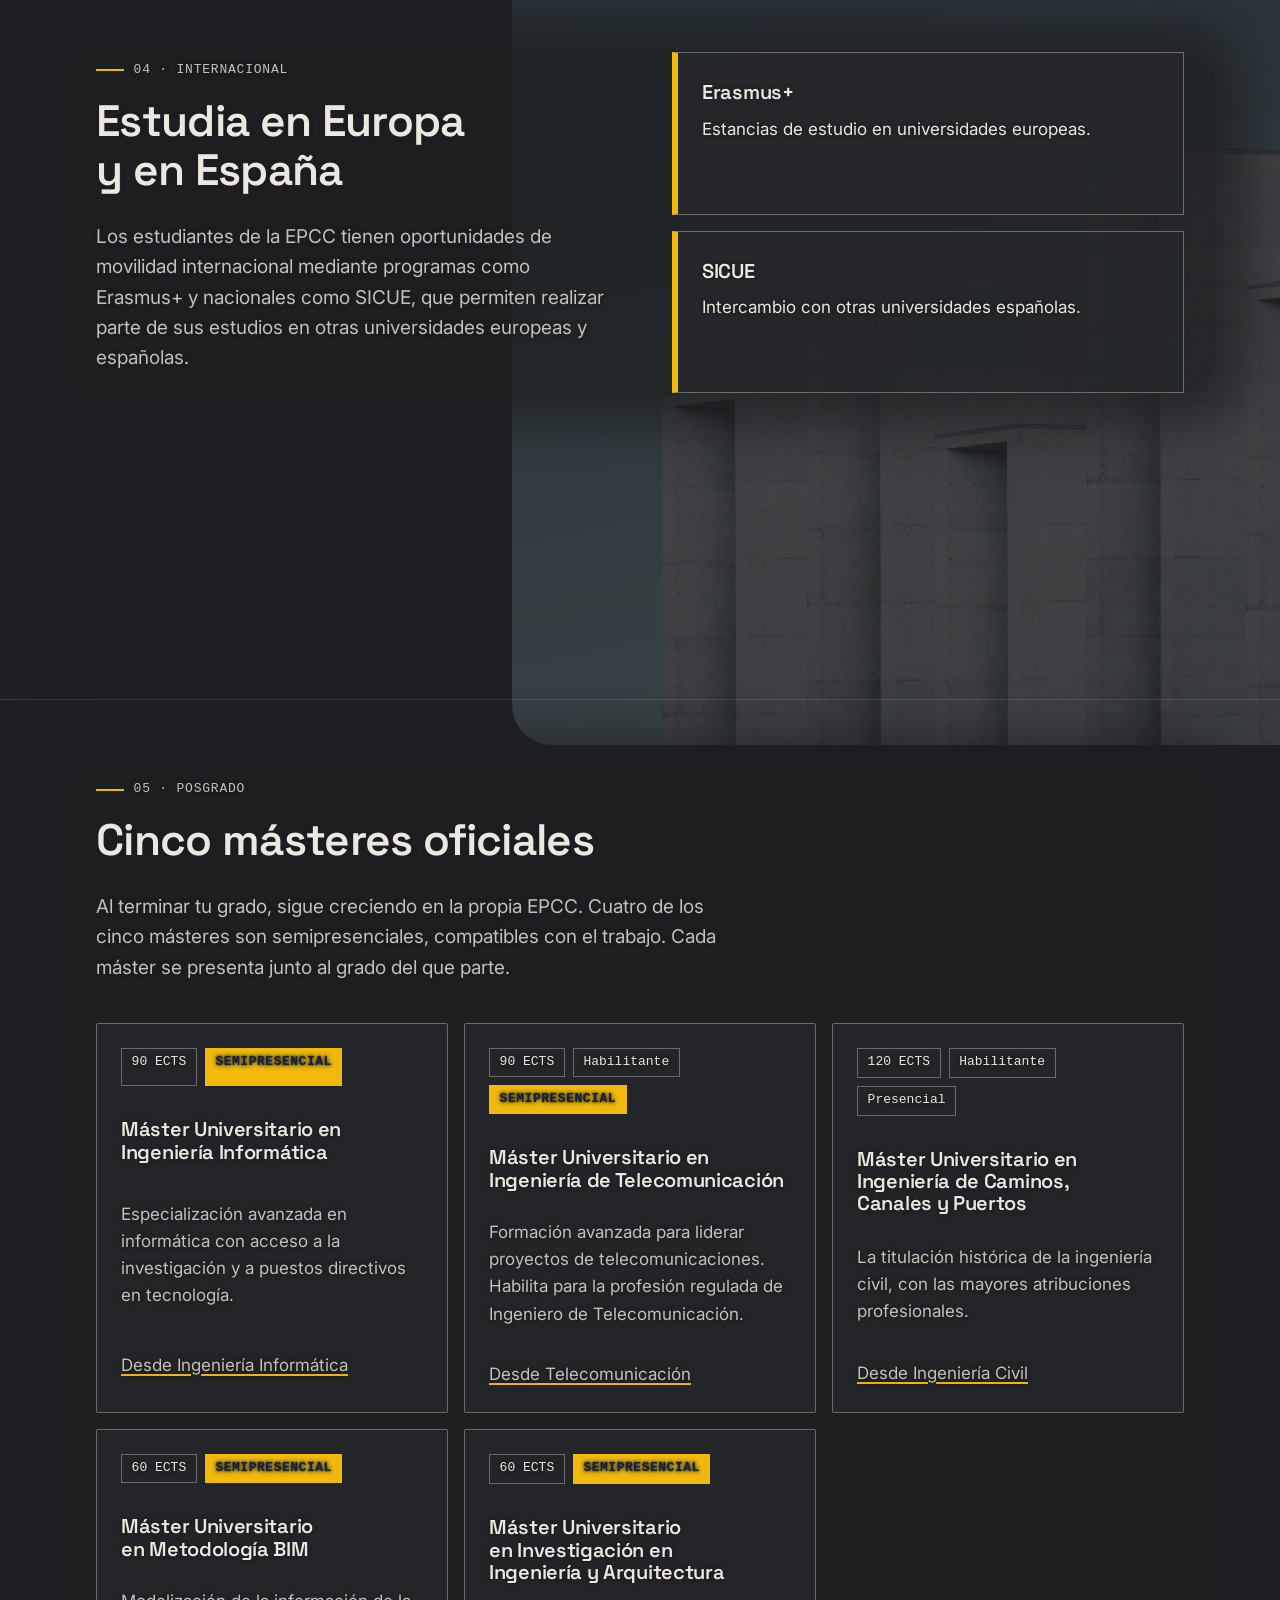
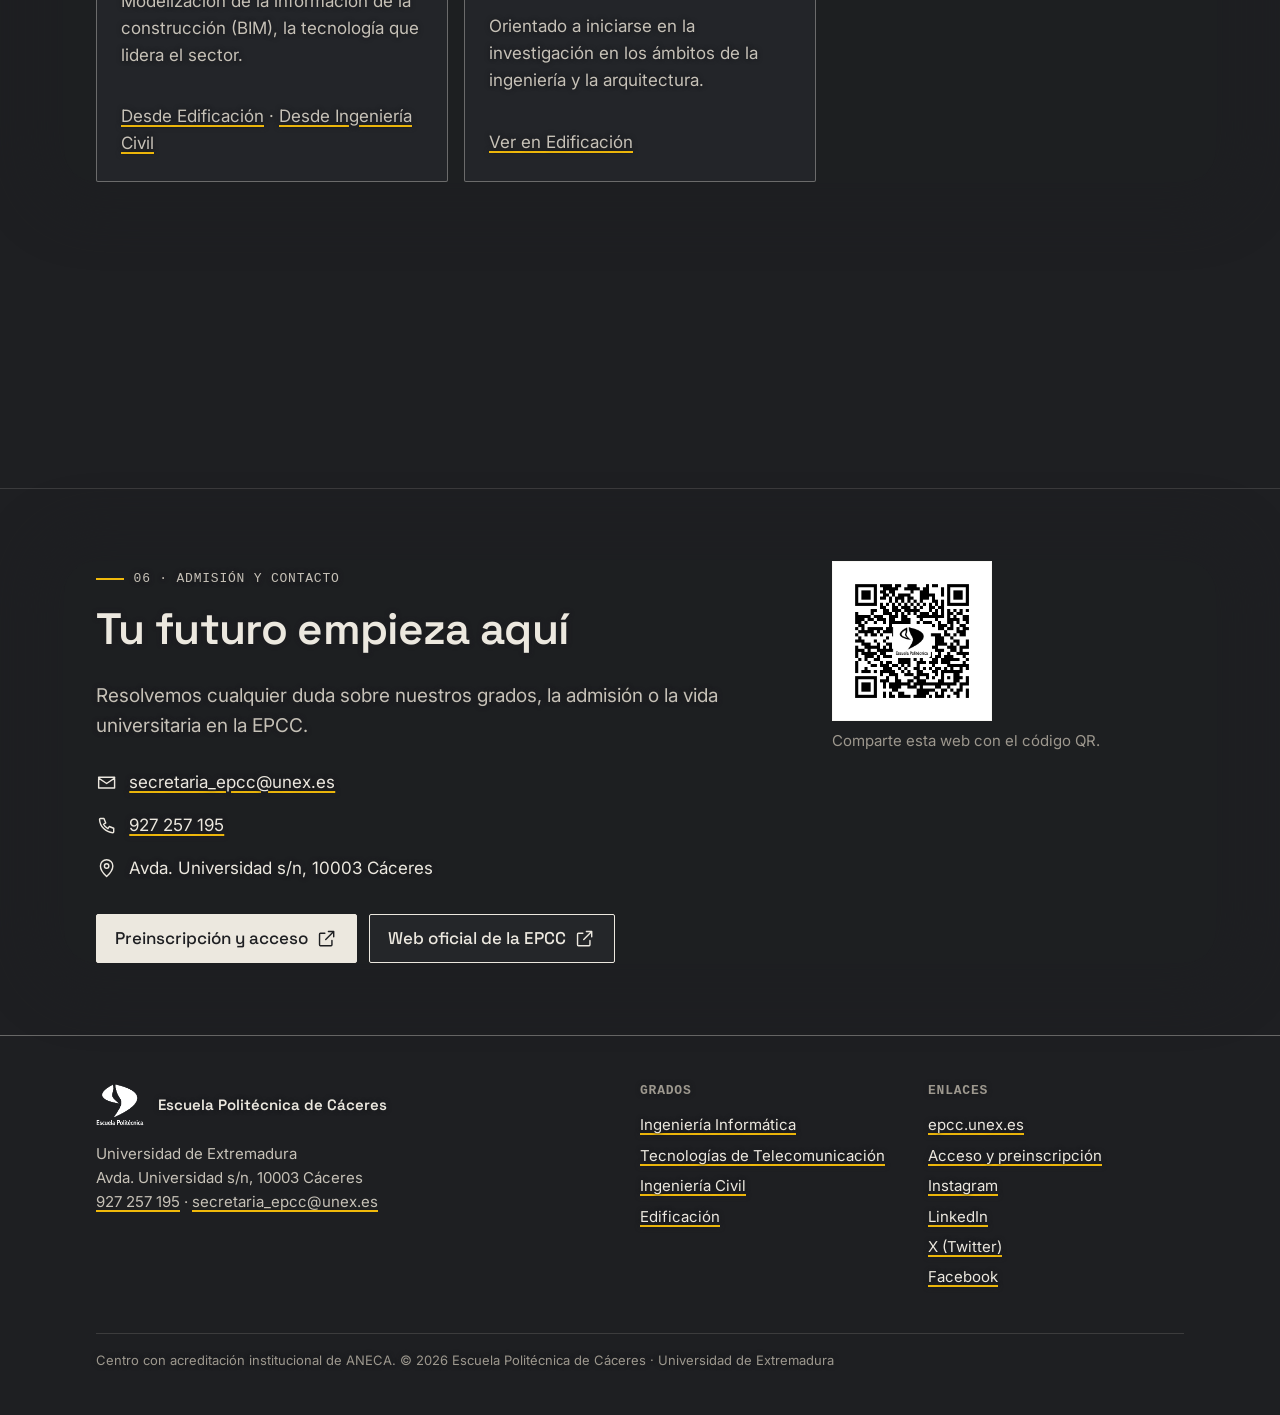
==== commit 07a3640d: "feat(stats): rewrite #empleo with SIIU, CYD 2025, CEU-Adecco and Infoempleo data Replaces headline n" ====
--- a/index.html
+++ b/index.html
@@ -353,54 +353,56 @@
           <div class="section-head">
             <p class="eyebrow">03 · Futuro profesional</p>
             <h2 id="empleo-title">Empleabilidad que habla por sí sola</h2>
-            <p class="lead">La ingeniería lidera los rankings de inserción laboral en España: el 92&nbsp;% de los titulados en ingeniería y arquitectura están empleados.</p>
+            <p class="lead">La empleabilidad medida por afiliación a la Seguridad Social supera el 80&nbsp;% en las cuatro titulaciones, según la última cohorte publicada por el Ministerio.</p>
           </div>
           <div class="grid grid-4">
             <article class="card stat">
-              <span class="stat-value">91&nbsp;%</span>
-              <span class="stat-bar" aria-hidden="true"><span style="width: 91%"></span></span>
+              <span class="stat-value">89,4&nbsp;%</span>
+              <span class="stat-bar" aria-hidden="true"><span style="width: 89%"></span></span>
               <h3>Informática</h3>
-              <p class="muted">Tasa de empleo a los 4 años de graduarse</p>
+              <p class="muted">Afiliación a los 4 años (rama Ingeniería y Arquitectura)</p>
               <ul>
-                <li><strong>120.000+</strong> vacantes tecnológicas sin cubrir en España</li>
-                <li><strong>~37.000&nbsp;€</strong> salario medio anual</li>
-                <li><strong>+15&nbsp;%</strong> contratación anual</li>
+                <li><strong>87,7&nbsp;%</strong> afiliación específica del título (CYD 2025)</li>
+                <li><strong>34.200&nbsp;€</strong> salario medio anual (CYD 2025)</li>
+                <li><strong>62,8&nbsp;%</strong> de las empresas la sitúa entre las tres carreras con mayor empleabilidad (CEU-Adecco 2026)</li>
               </ul>
             </article>
             <article class="card stat">
-              <span class="stat-value">87&nbsp;%</span>
-              <span class="stat-bar" aria-hidden="true"><span style="width: 87%"></span></span>
+              <span class="stat-value">89,4&nbsp;%</span>
+              <span class="stat-bar" aria-hidden="true"><span style="width: 89%"></span></span>
               <h3>Telecomunicación</h3>
-              <p class="muted">Tasa de empleo a los 4 años de graduarse</p>
+              <p class="muted">Afiliación a los 4 años (rama Ingeniería y Arquitectura)</p>
               <ul>
-                <li><strong>Top 5</strong> entre las carreras con más empleo (INE)</li>
-                <li><strong>~35.300&nbsp;€</strong> salario medio anual</li>
+                <li><strong>96,9&nbsp;%</strong> con jornada completa (SIIU 2019-20)</li>
+                <li><strong>93,8&nbsp;%</strong> con contrato indefinido (SIIU 2019-20)</li>
+                <li><strong>51,1&nbsp;%</strong> de las empresas la demanda activamente (CEU-Adecco 2026)</li>
               </ul>
             </article>
             <article class="card stat">
-              <span class="stat-value">81&nbsp;%</span>
-              <span class="stat-bar" aria-hidden="true"><span style="width: 81%"></span></span>
+              <span class="stat-value">82,8&nbsp;%</span>
+              <span class="stat-bar" aria-hidden="true"><span style="width: 83%"></span></span>
               <h3>Ingeniería Civil</h3>
-              <p class="muted">Tasa de empleo a los 4 años de graduarse</p>
+              <p class="muted">Afiliación a los 4 años (rama Ingeniería, Industria y Construcción)</p>
               <ul>
-                <li><strong>700.000</strong> profesionales que necesita el sector de la construcción</li>
-                <li><strong>~34.500&nbsp;€</strong> salario medio anual</li>
-                <li><strong>72&nbsp;%</strong> contratos indefinidos</li>
+                <li><strong>83,4&nbsp;%</strong> afiliación específica del título (CYD 2025)</li>
+                <li><strong>30.370&nbsp;€</strong> salario medio anual (CYD 2025)</li>
+                <li><strong>90,5&nbsp;%</strong> con contrato indefinido · <strong>95,6&nbsp;%</strong> jornada completa (SIIU 2019-20)</li>
               </ul>
             </article>
             <article class="card stat">
-              <span class="stat-value">92&nbsp;%</span>
-              <span class="stat-bar" aria-hidden="true"><span style="width: 92%"></span></span>
+              <span class="stat-value">82,8&nbsp;%</span>
+              <span class="stat-bar" aria-hidden="true"><span style="width: 83%"></span></span>
               <h3>Edificación</h3>
-              <p class="muted">Tasa de empleo en ingeniería y arquitectura</p>
+              <p class="muted">Afiliación a los 4 años (rama Ingeniería, Industria y Construcción)</p>
               <ul>
-                <li><strong>140.000 M€</strong> de fondos europeos impulsan el sector</li>
-                <li><strong>~45.000&nbsp;€</strong> salario medio anual</li>
-                <li><strong>55&nbsp;%</strong> del sector se jubilará pronto</li>
+                <li><strong>96,7&nbsp;%</strong> contratos indefinidos en Arquitectura Técnica (CYD 2025)</li>
+                <li><strong>95,6&nbsp;%</strong> jornada completa (SIIU 2019-20)</li>
+                <li><strong>58,3&nbsp;%</strong> con base de cotización superior a 30.000&nbsp;€ (SIIU 2019-20)</li>
               </ul>
             </article>
           </div>
-          <p class="muted" style="margin-top: 1rem">Fuente: INE / Fundación BBVA U-Ranking 2025.</p>
+          <p class="muted" style="margin-top: 1rem">Datos SIIU (cohorte 2019-20, publicado marzo 2026), Fundación CYD 2025, CEU-Adecco 2026 e Infoempleo-Adecco 2024. Actualización anual en cada curso.</p>
+          <p class="muted" style="margin-top: 0.5rem">Cifras oficiales de afiliación a la Seguridad Social, no de ofertas. El 76,66&nbsp;% de las ofertas para universitarios no especifica titulación (Infoempleo-Adecco 2024).</p>
         </div>
       </section>
 
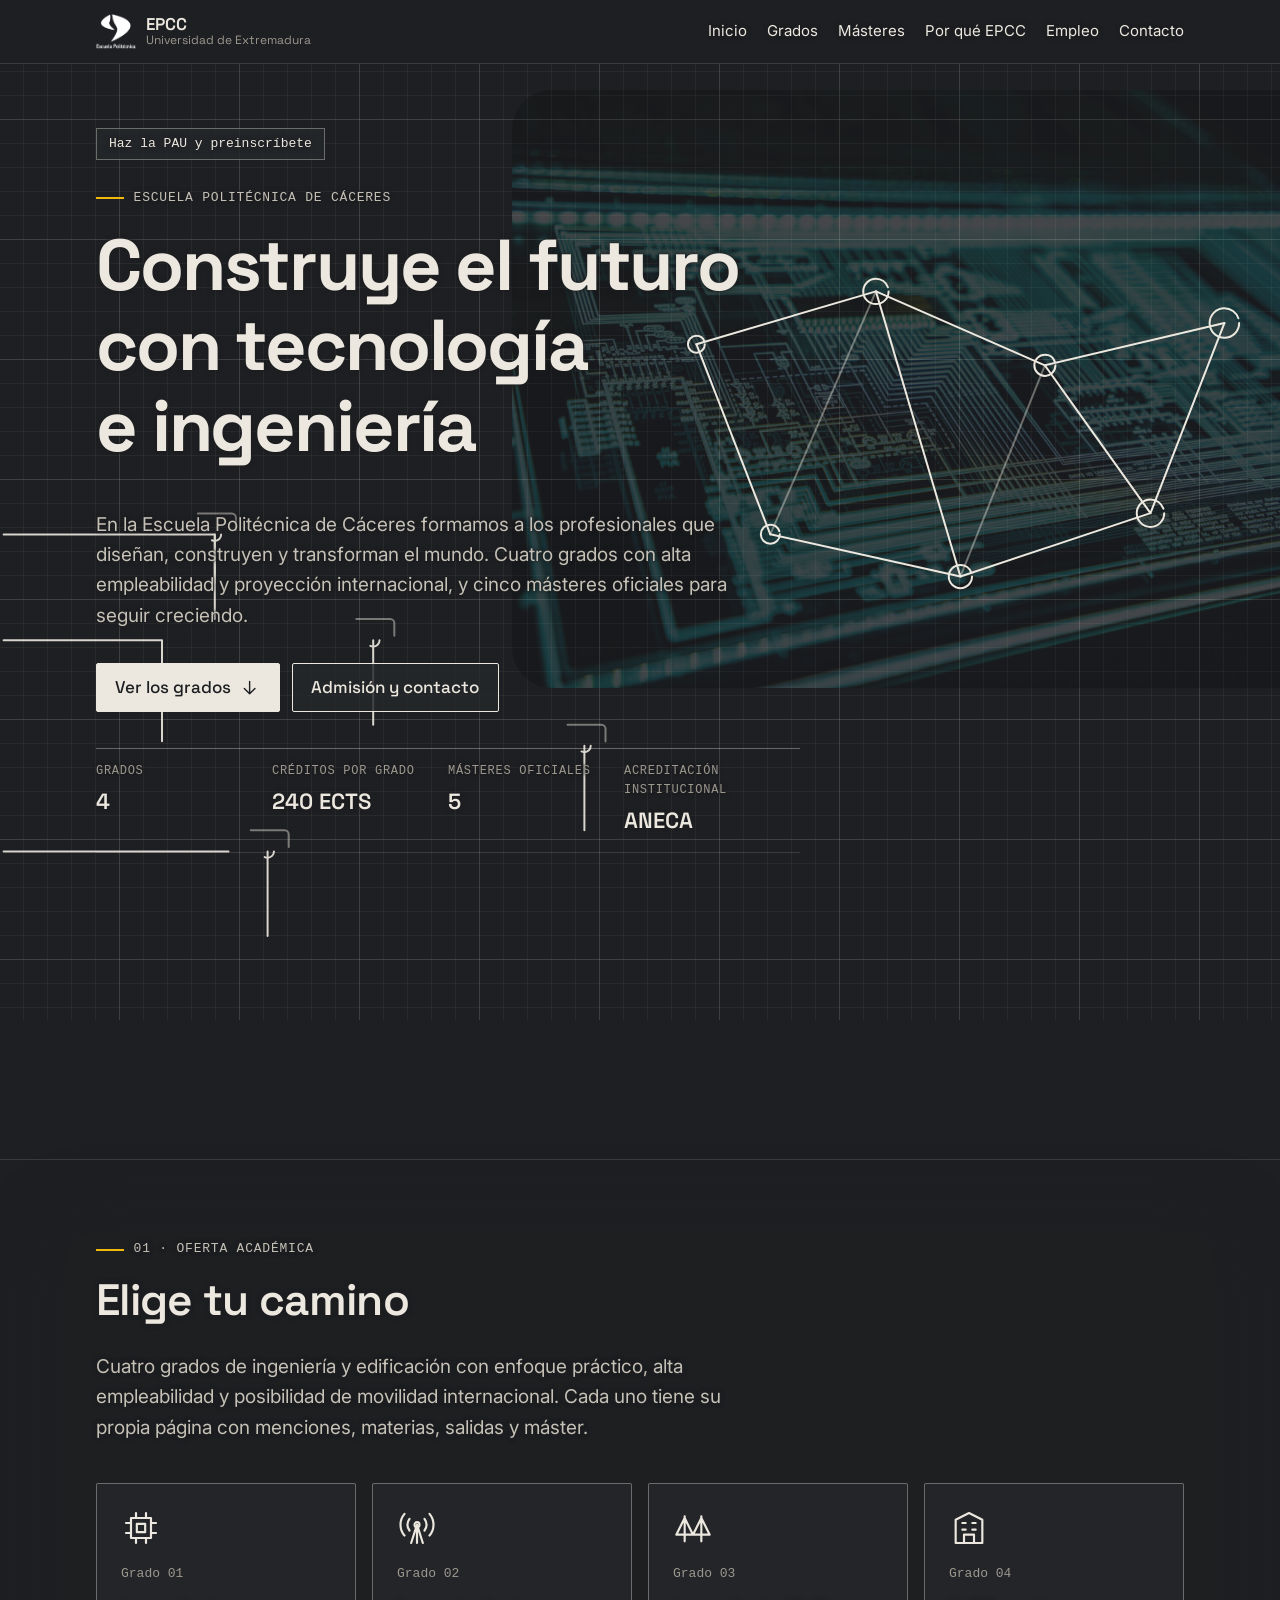
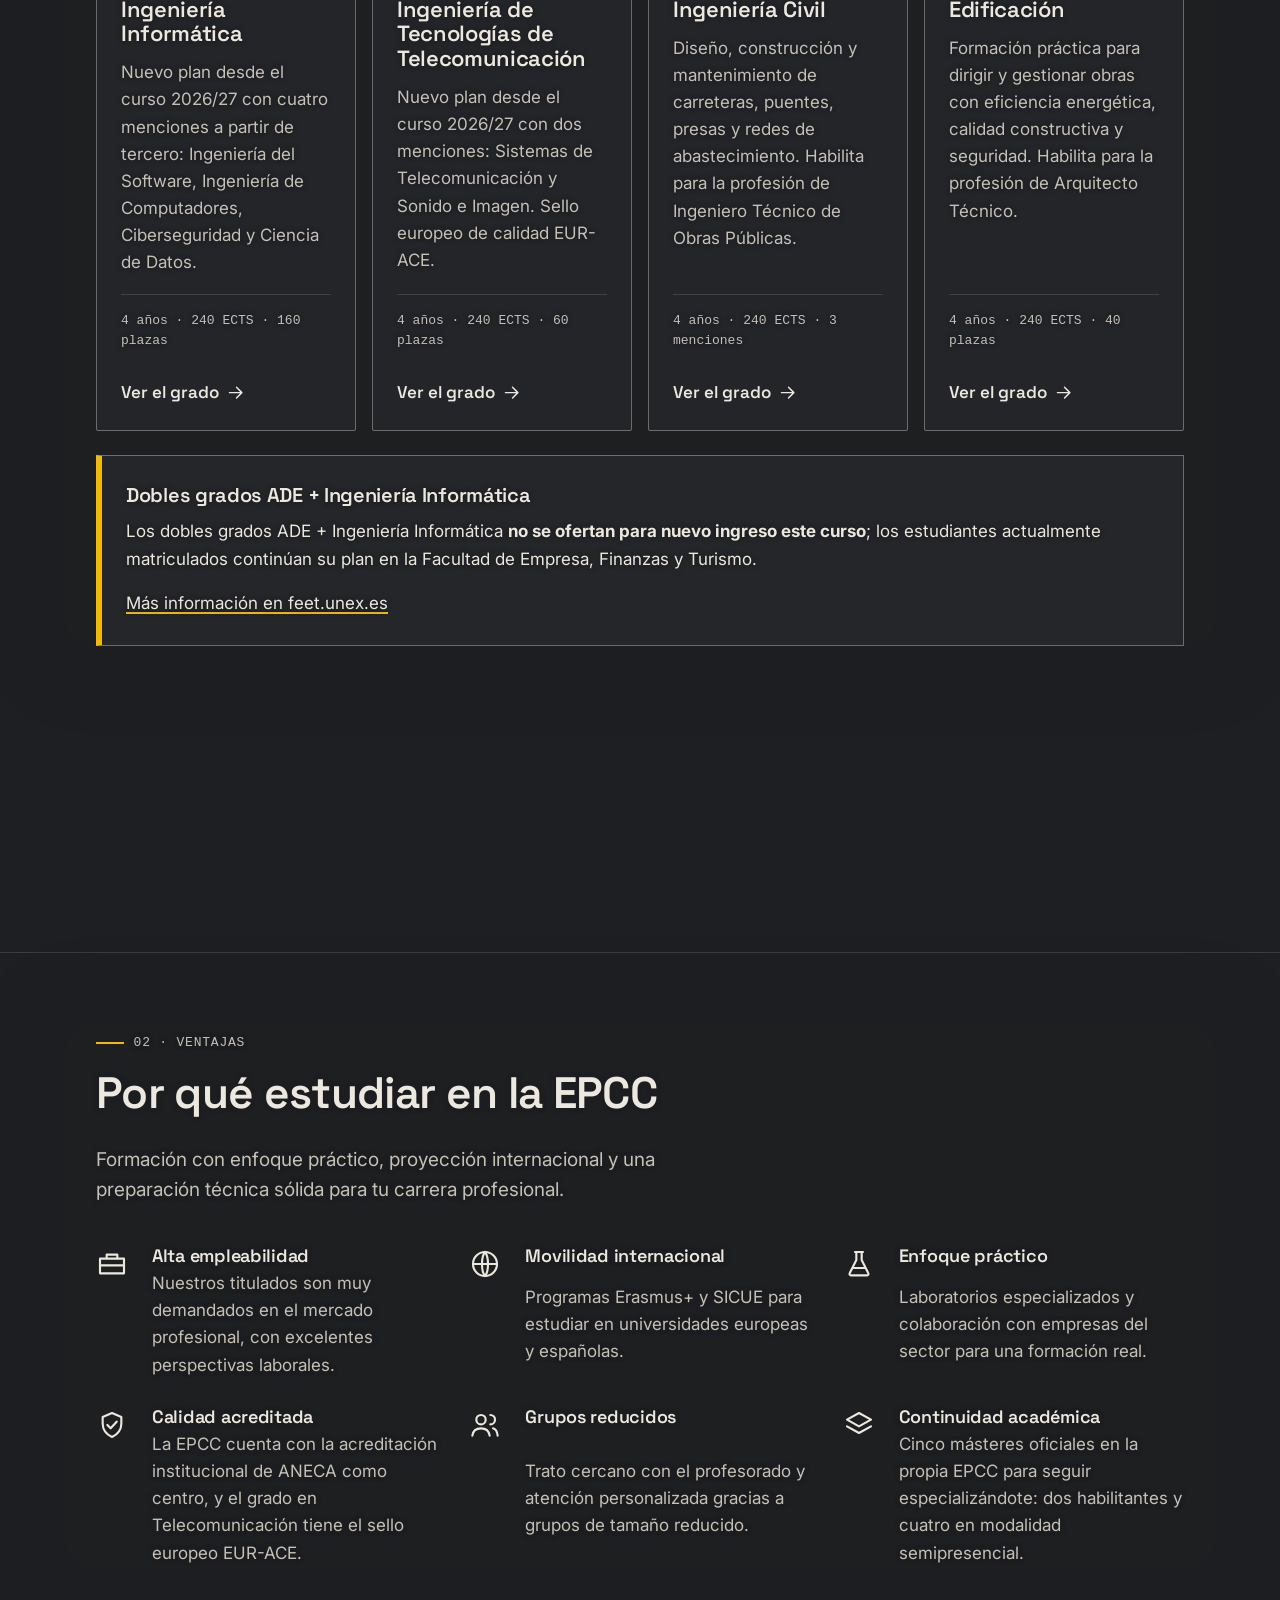
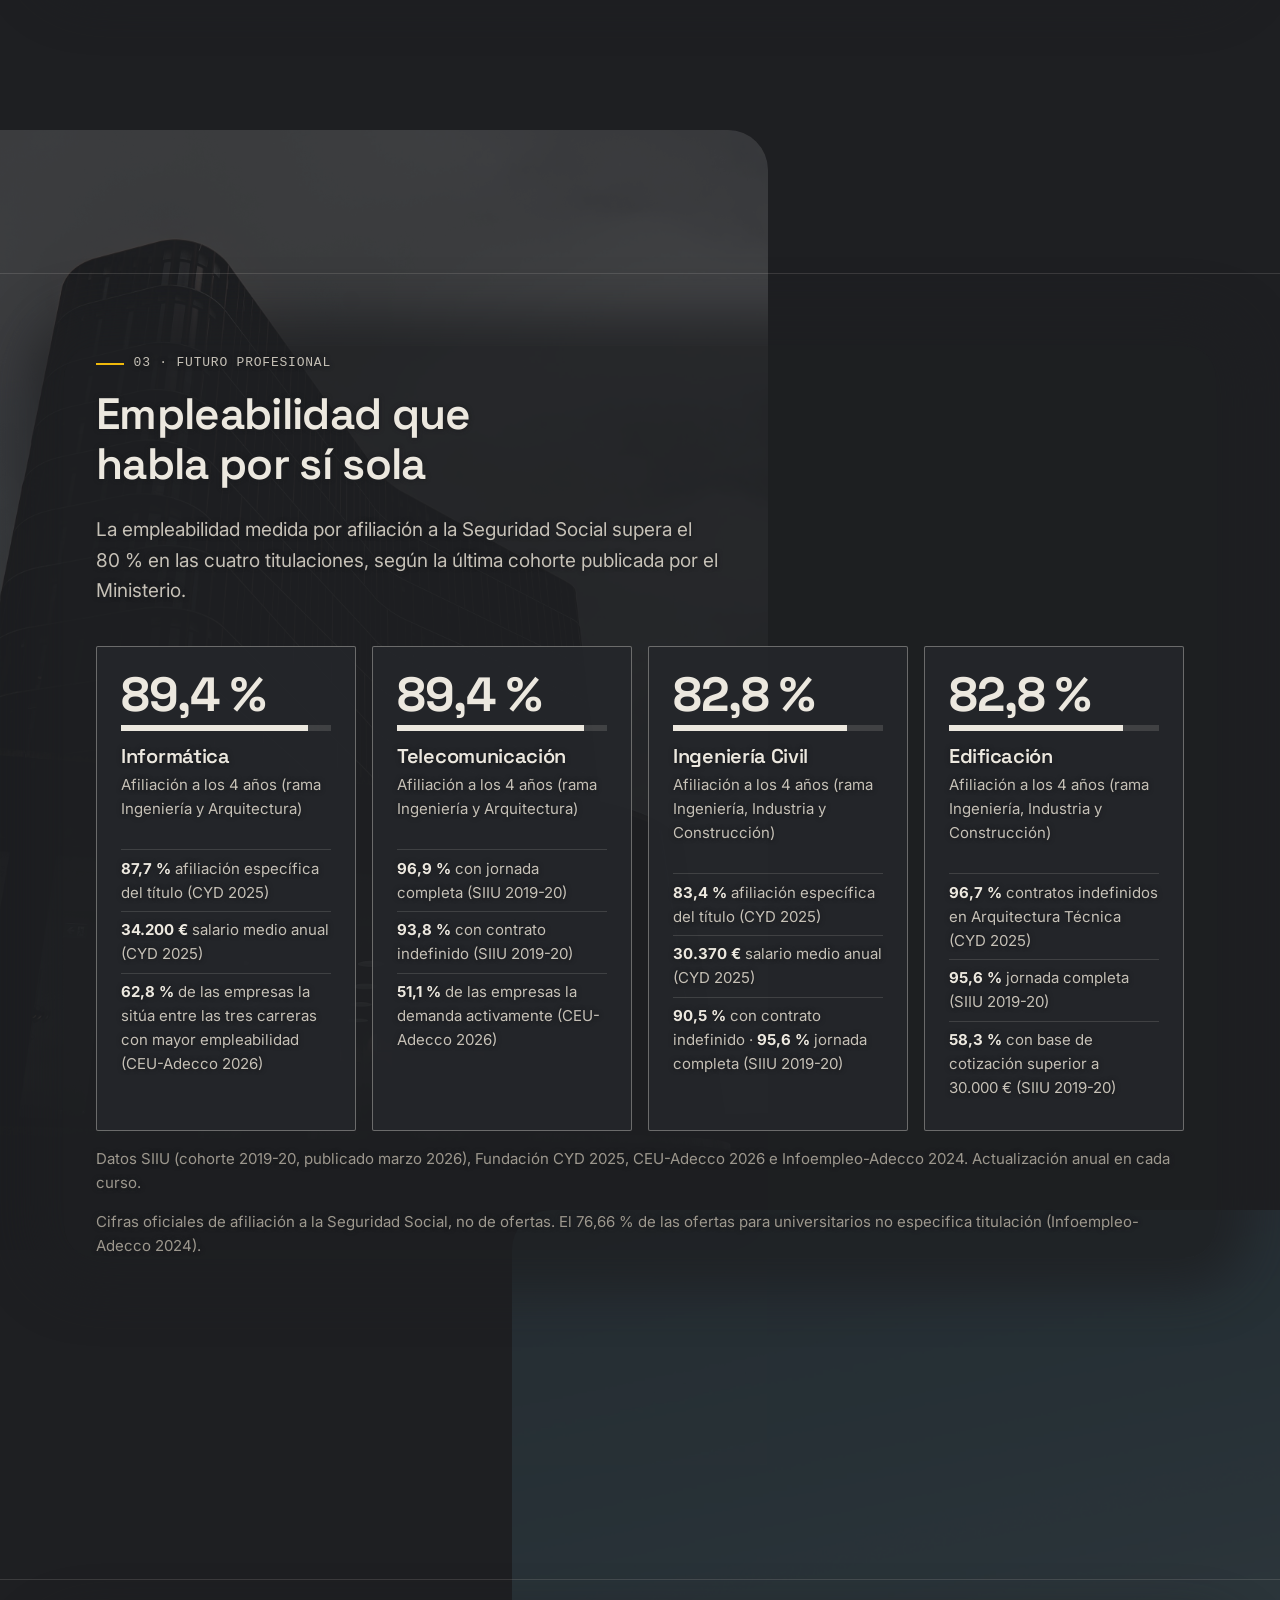
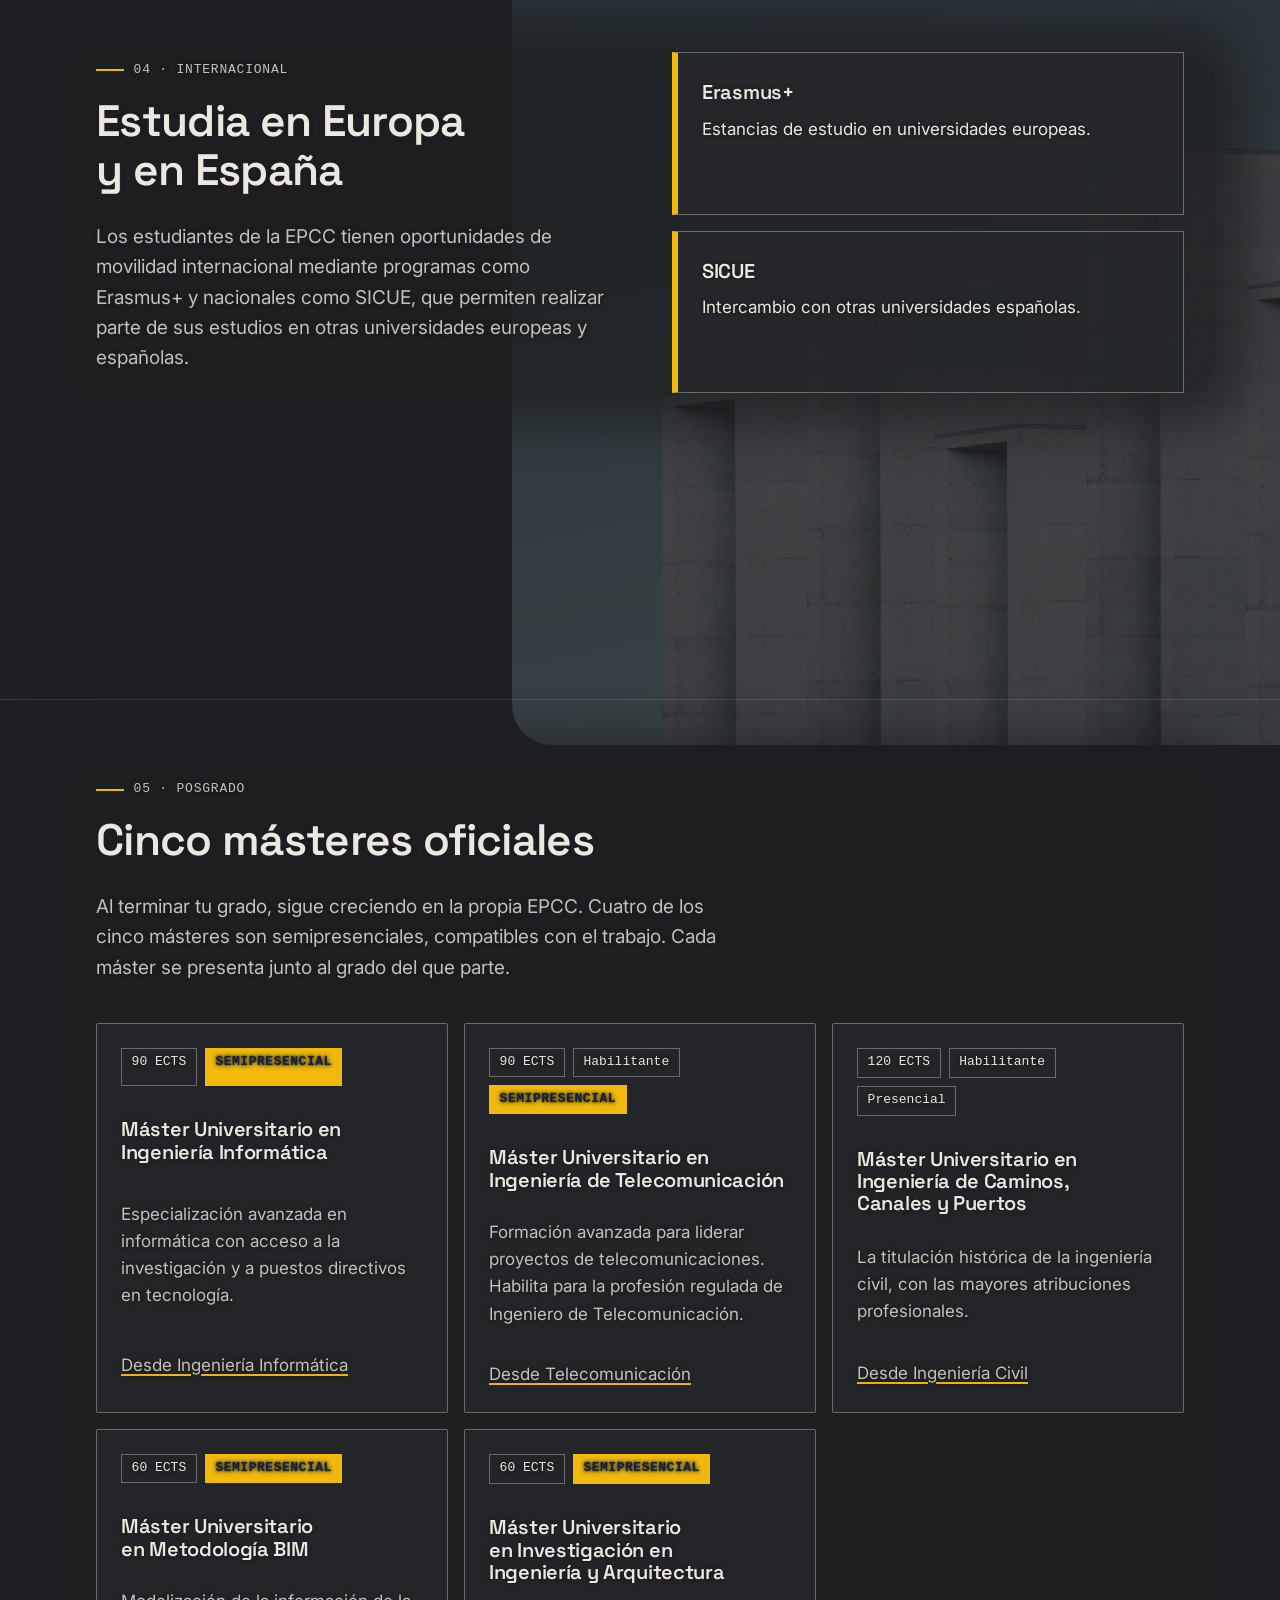
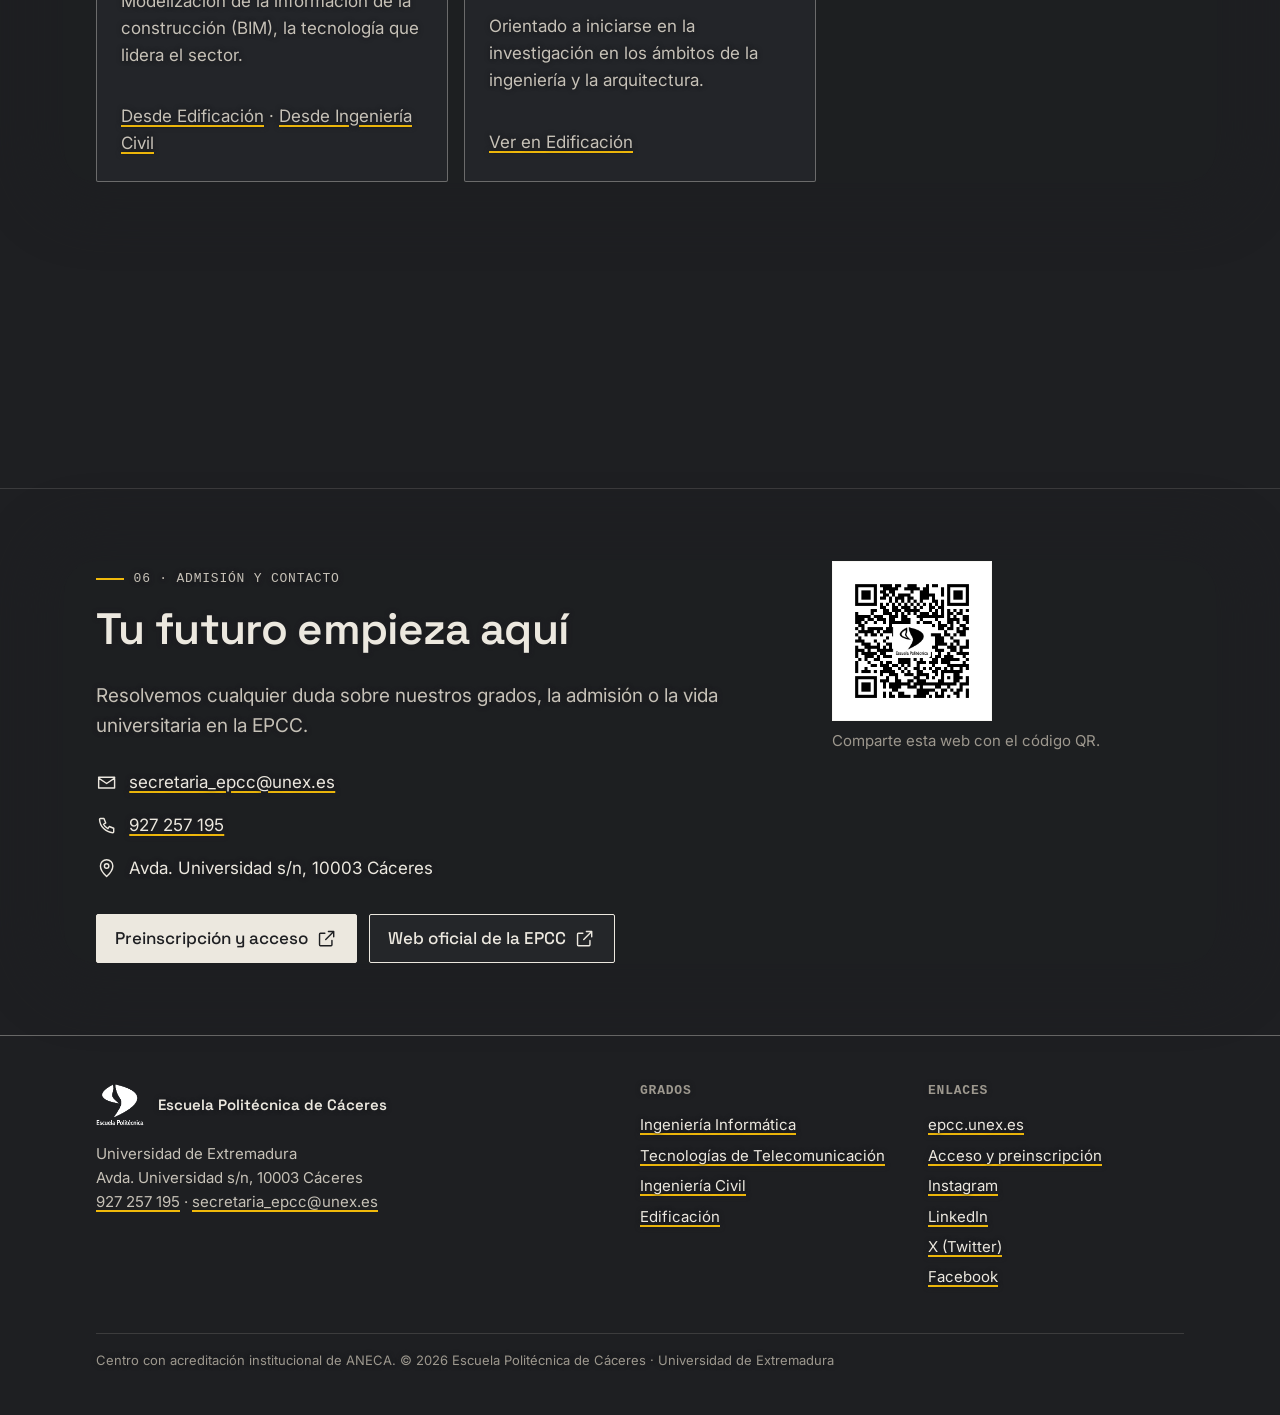
==== commit 996e9d0a: "fix(copy): mark ADE+Informatica double degree as not offered for new intake The previous copy said t" ====
--- a/index.html
+++ b/index.html
@@ -298,8 +298,8 @@
 
           <div class="callout" style="margin-top: 1.5rem">
             <h3>Dobles grados ADE + Ingeniería Informática</h3>
-            <p>Además, se ofertan dos dobles grados que combinan Administración y Dirección de Empresas con Ingeniería Informática: 6 años y 13 plazas cada uno, en colaboración con la Facultad de Empresa, Finanzas y Turismo.</p>
-            <p><a href="https://feet.unex.es">Información en feet.unex.es</a></p>
+            <p>Los dobles grados ADE + Ingeniería Informática <strong>no se ofertan para nuevo ingreso este curso</strong>; los estudiantes actualmente matriculados continúan su plan en la Facultad de Empresa, Finanzas y Turismo.</p>
+            <p><a href="https://feet.unex.es">Más información en feet.unex.es</a></p>
           </div>
         </div>
       </section>
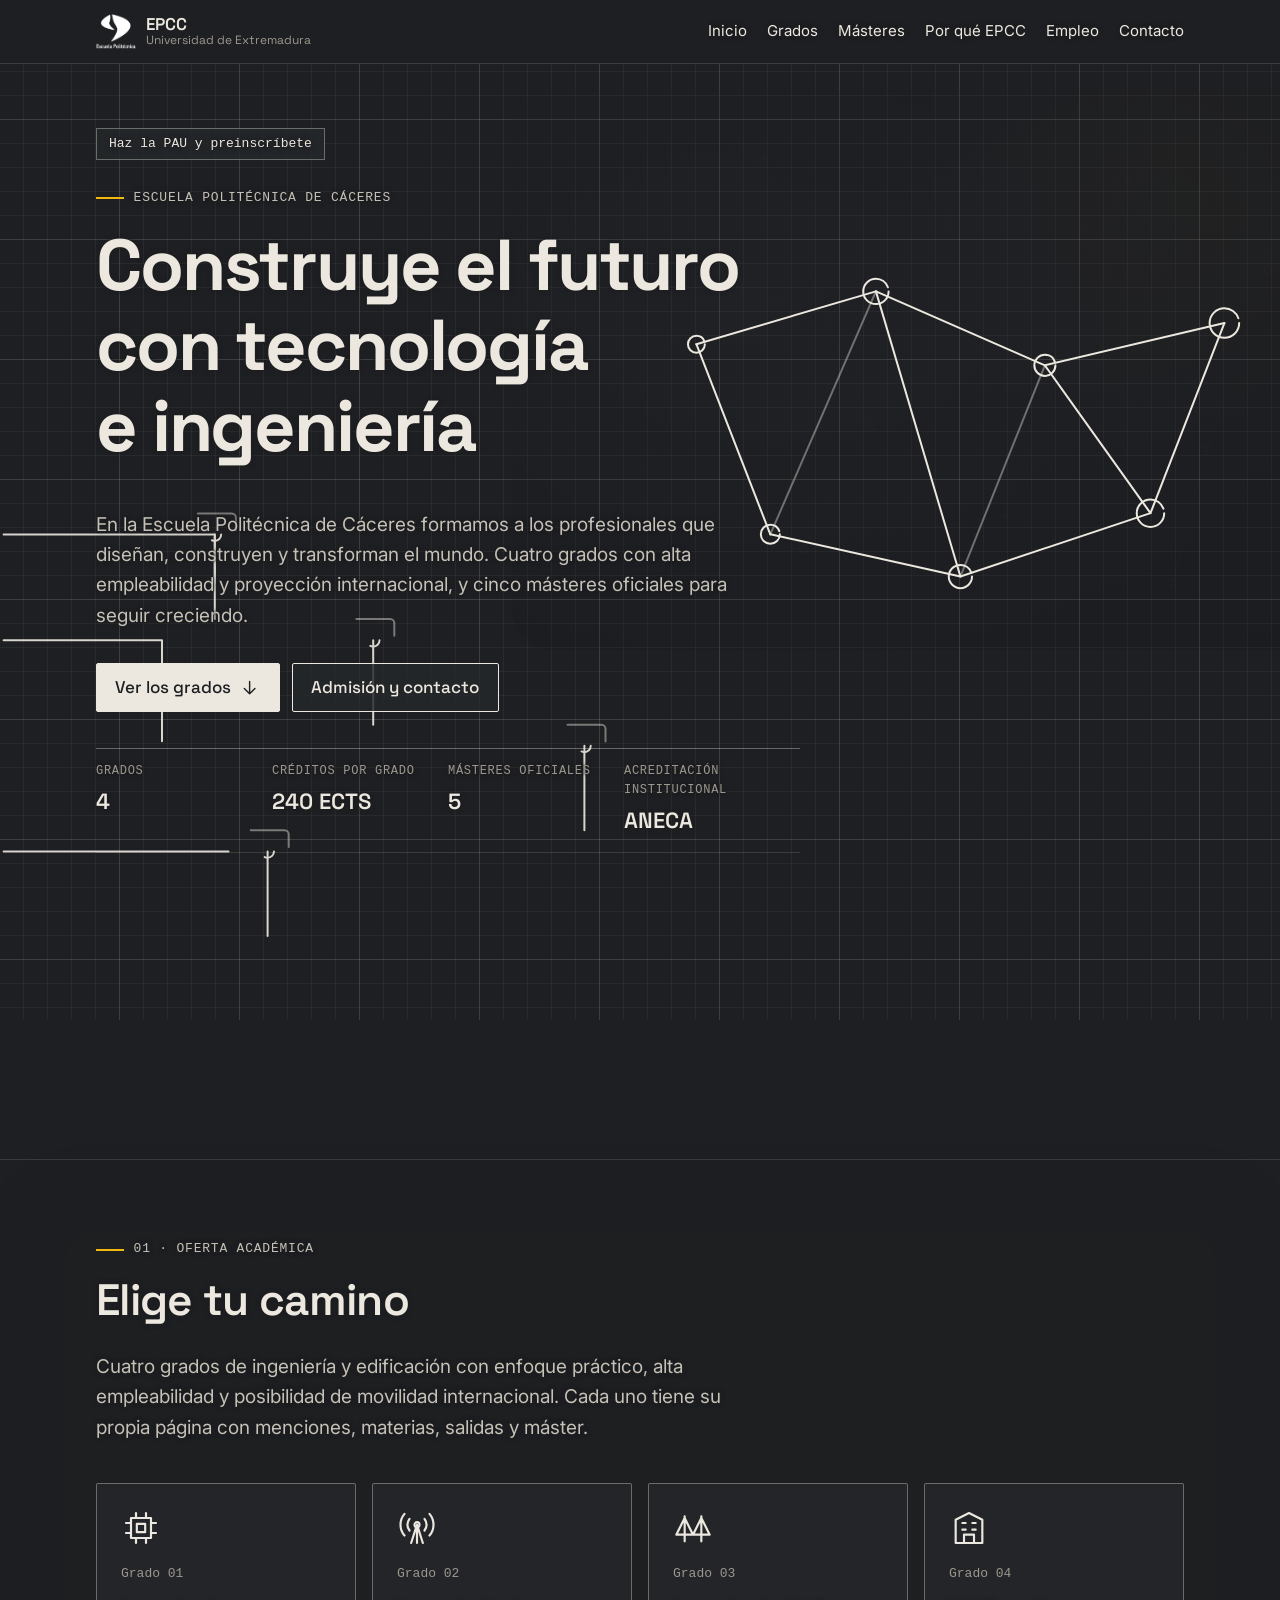
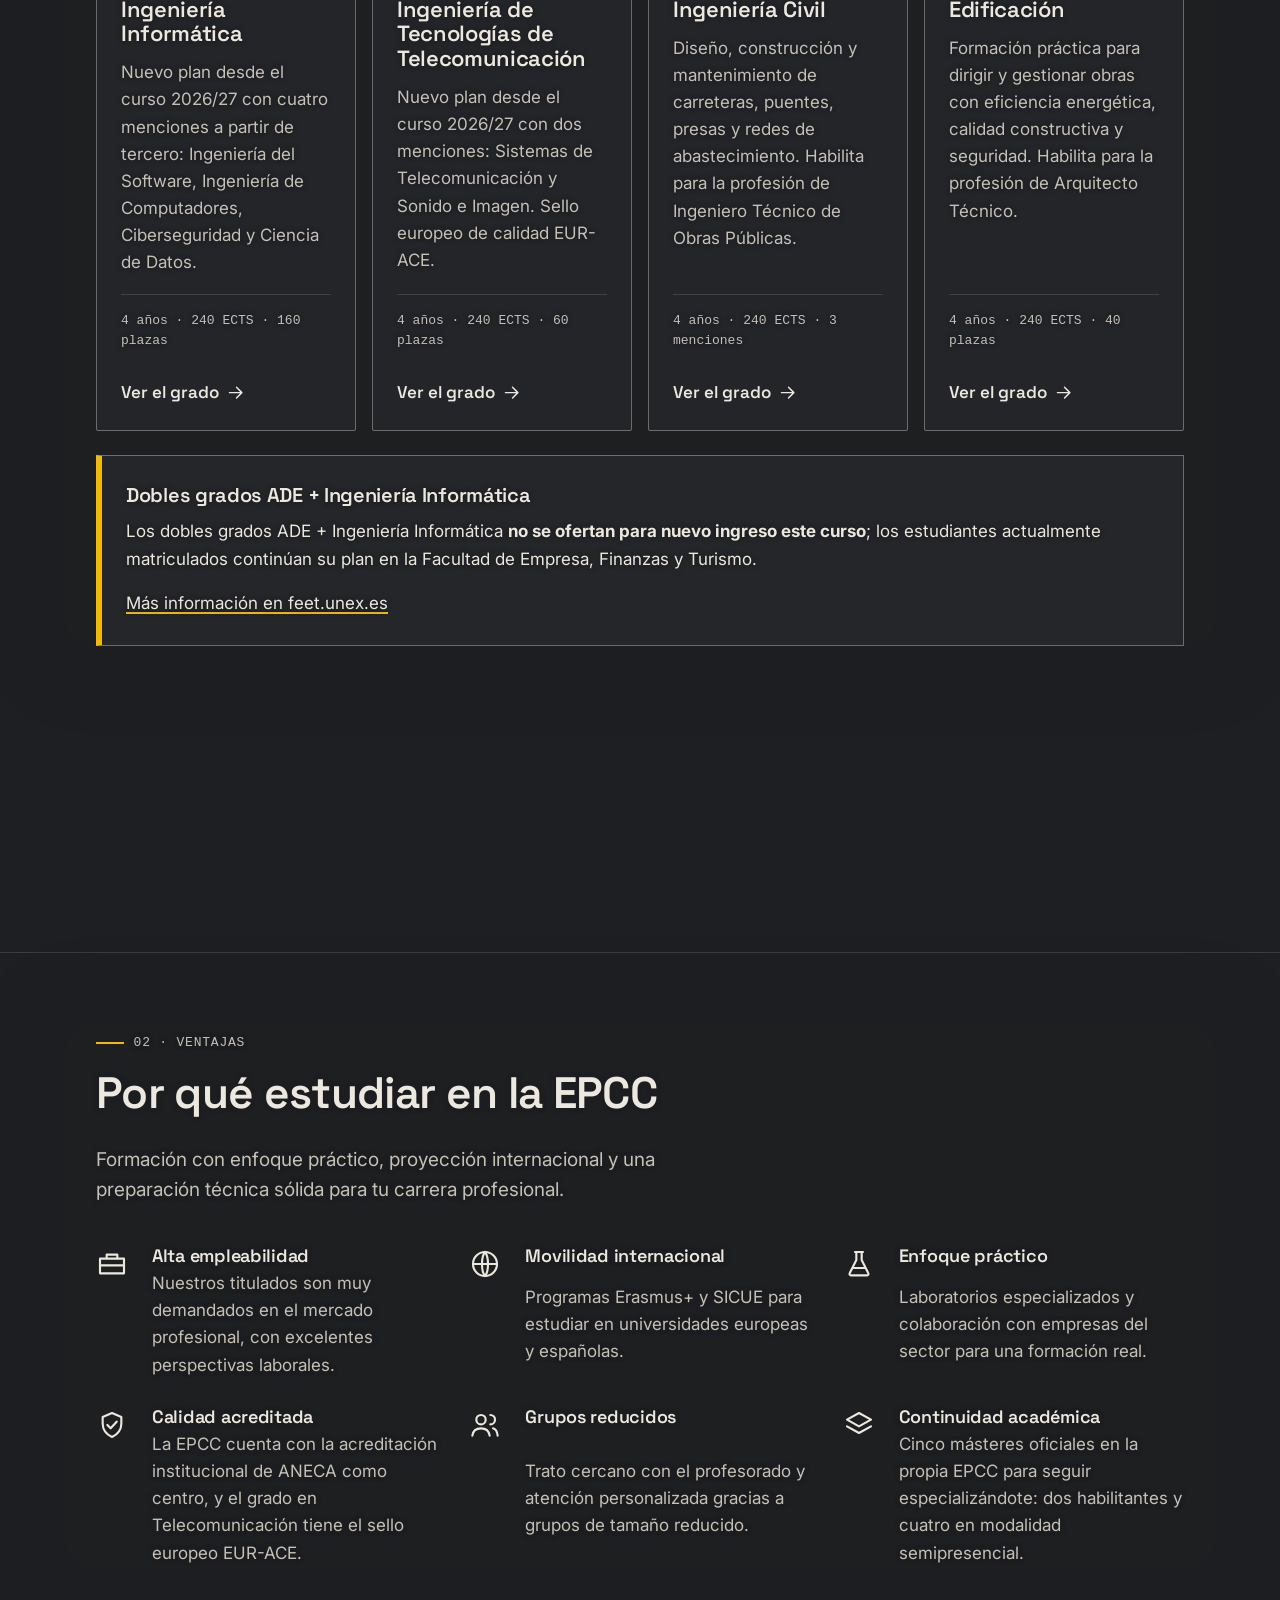
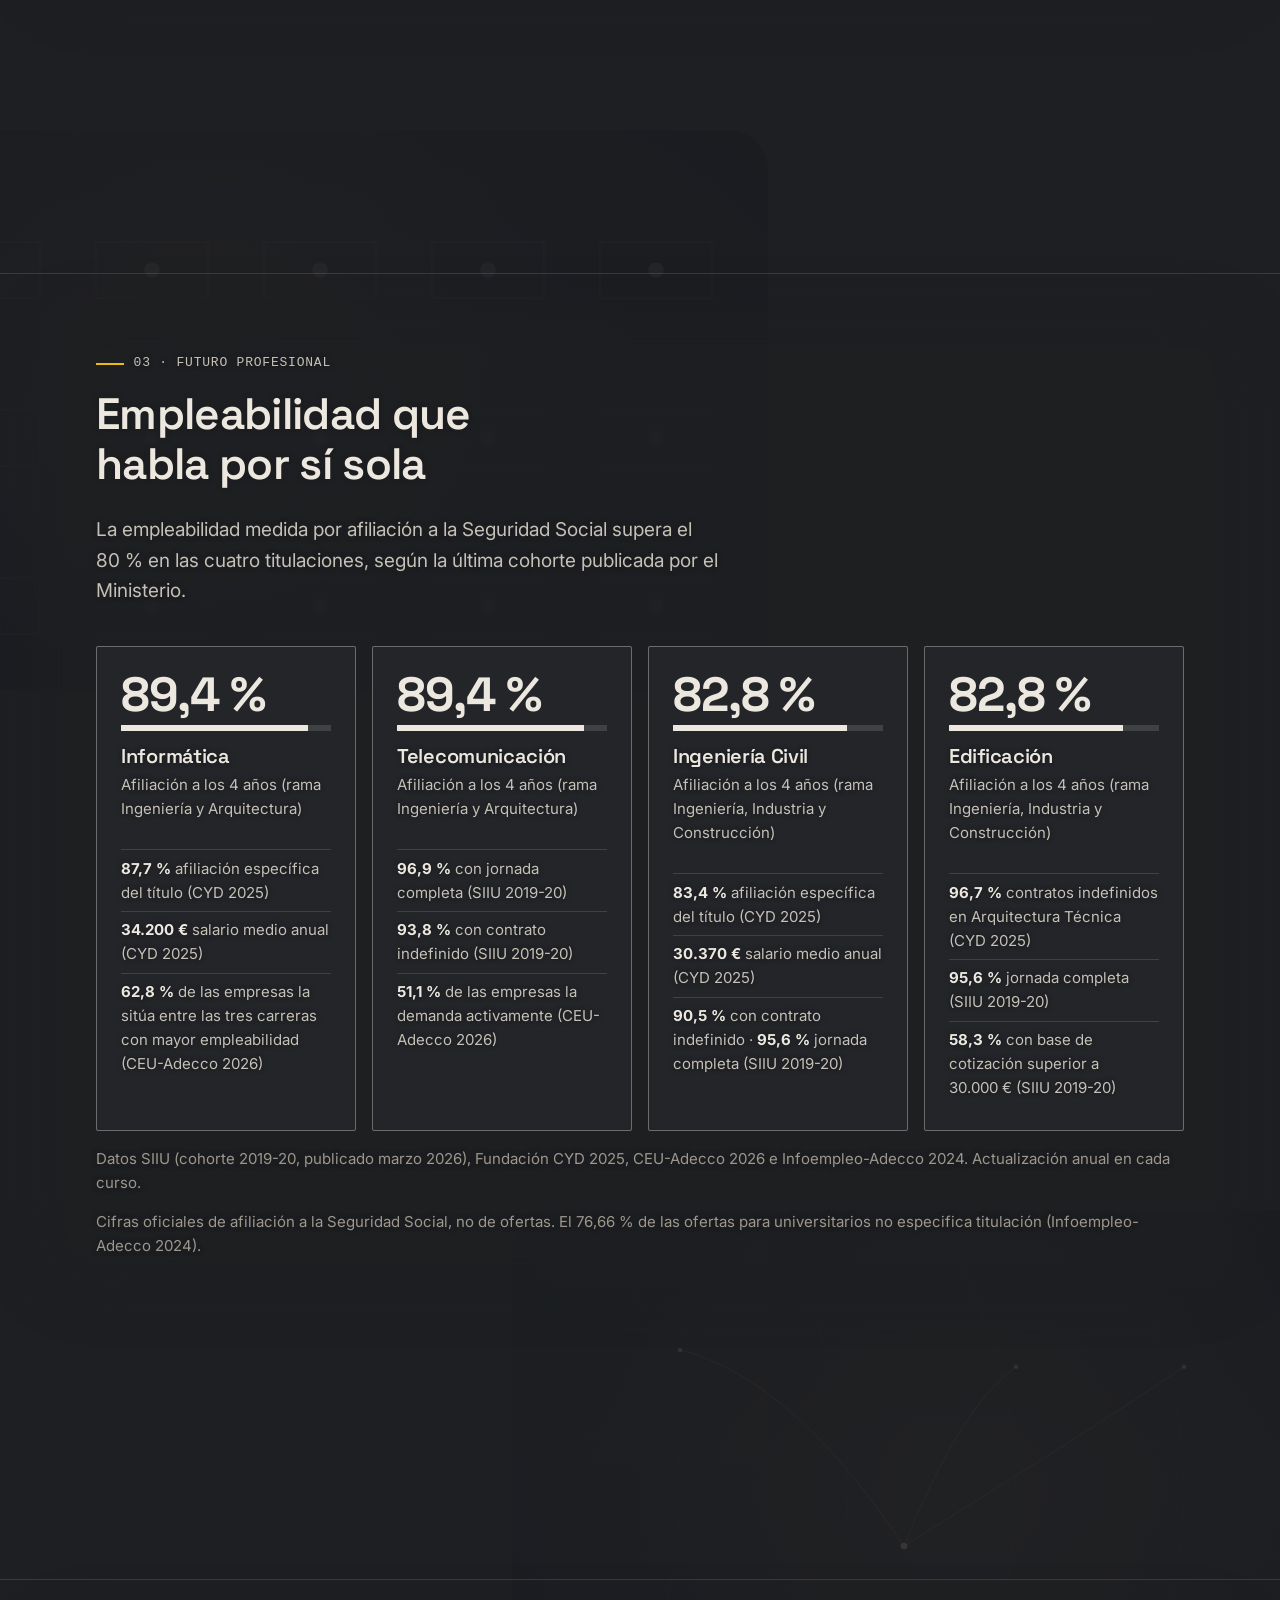
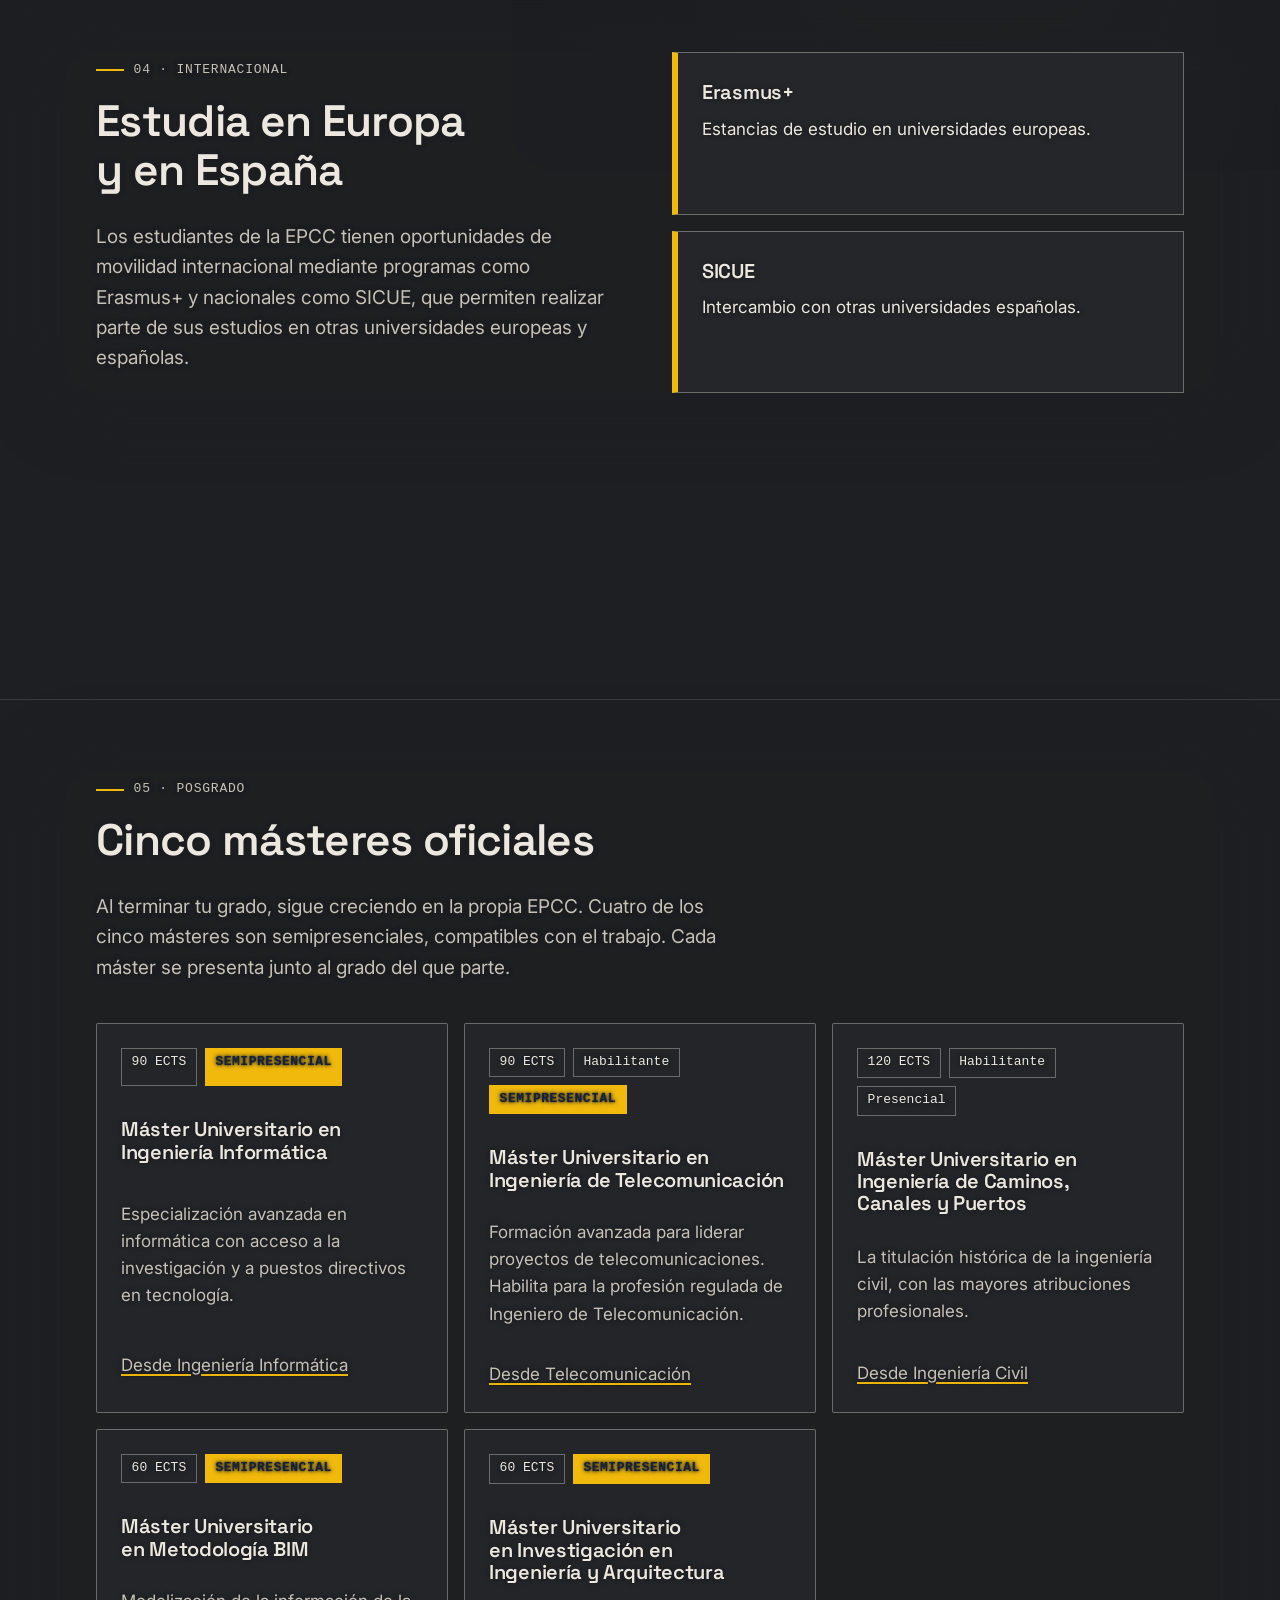
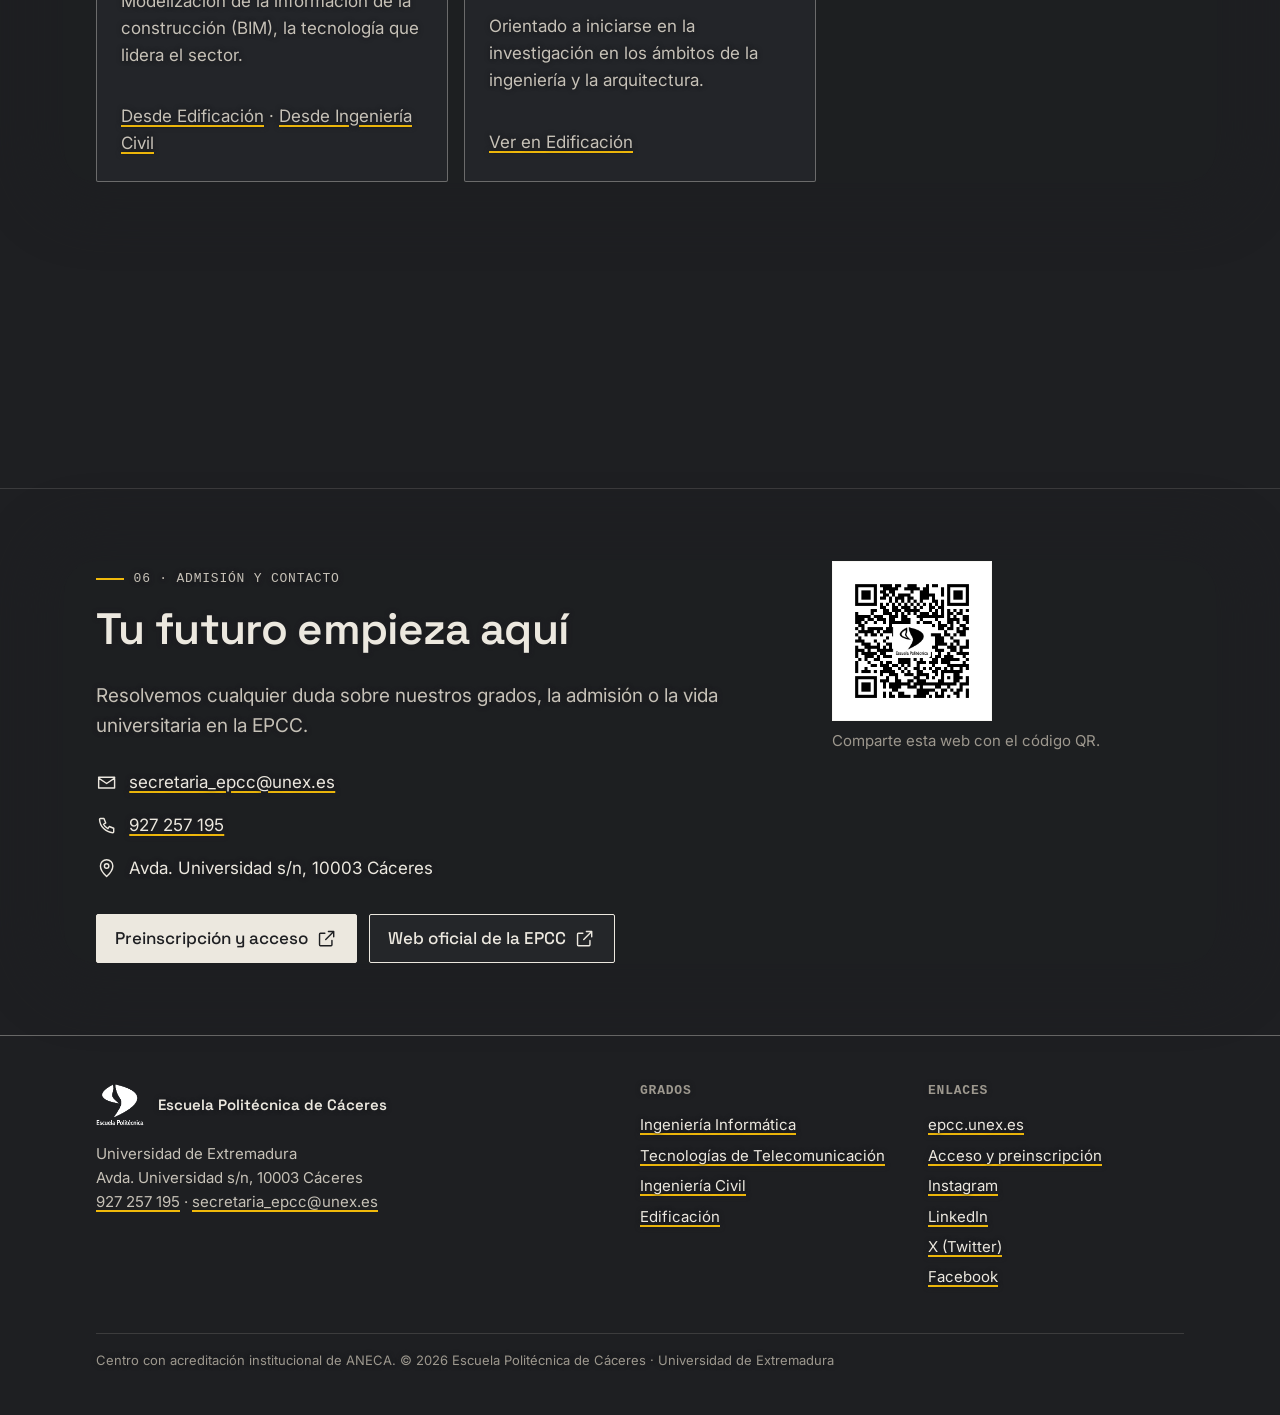
==== commit e9908bee: "feat(visuals): replace stock photos with theme-aligned SVG textures The previous hero/empleo/movilid" ====
--- a/index.html
+++ b/index.html
@@ -183,13 +183,13 @@
     <div class="layer layer-grid"></div>
     <div class="layer layer-photos">
       <div class="photo-bg photo-hero">
-        <img src="assets/img/hero-bg.jpg" alt="" loading="lazy">
+        <img src="assets/img/bg-hero.svg" alt="" loading="eager" fetchpriority="high">
       </div>
       <div class="photo-bg photo-empleo">
-        <img src="assets/img/empleo-bg.jpg" alt="" loading="lazy">
+        <img src="assets/img/bg-empleo.svg" alt="" loading="lazy">
       </div>
       <div class="photo-bg photo-movilidad">
-        <img src="assets/img/movilidad-bg.jpg" alt="" loading="lazy">
+        <img src="assets/img/bg-movilidad.svg" alt="" loading="lazy">
       </div>
     </div>
     <div class="layer layer-art">
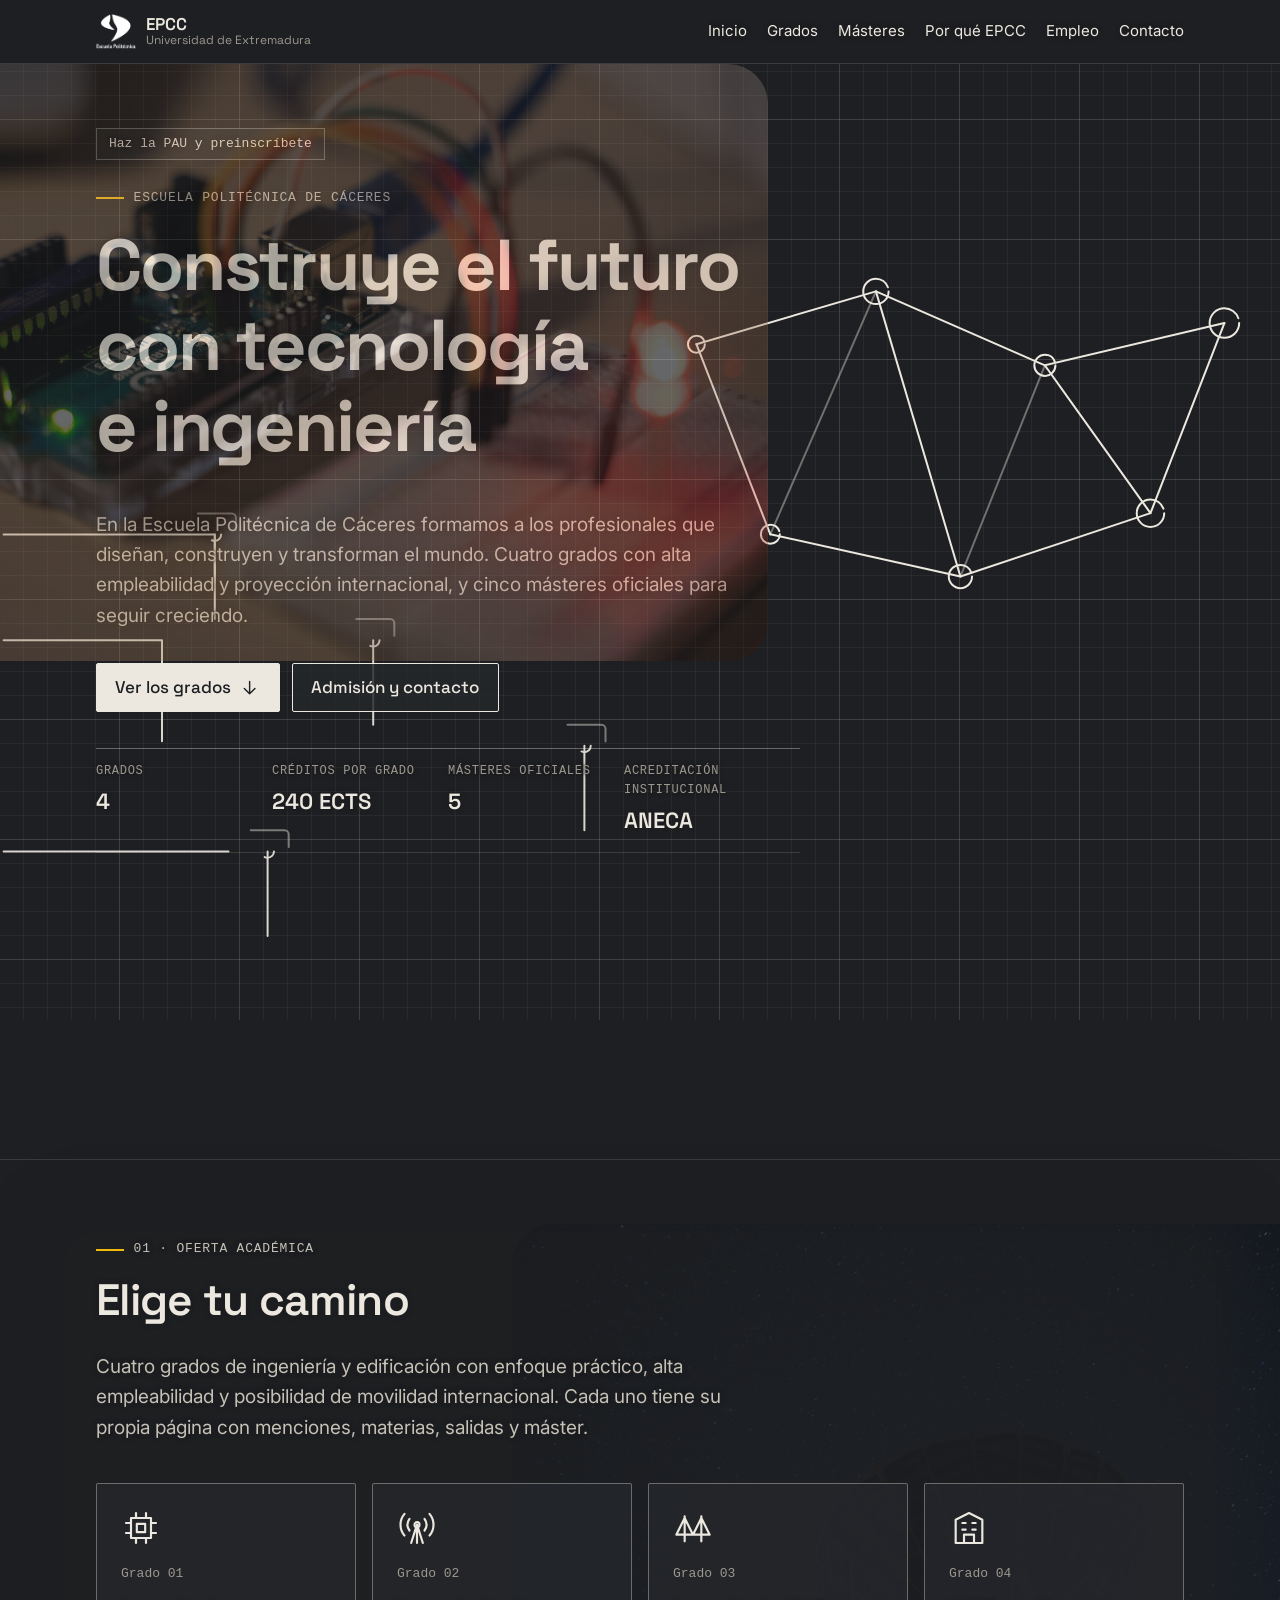
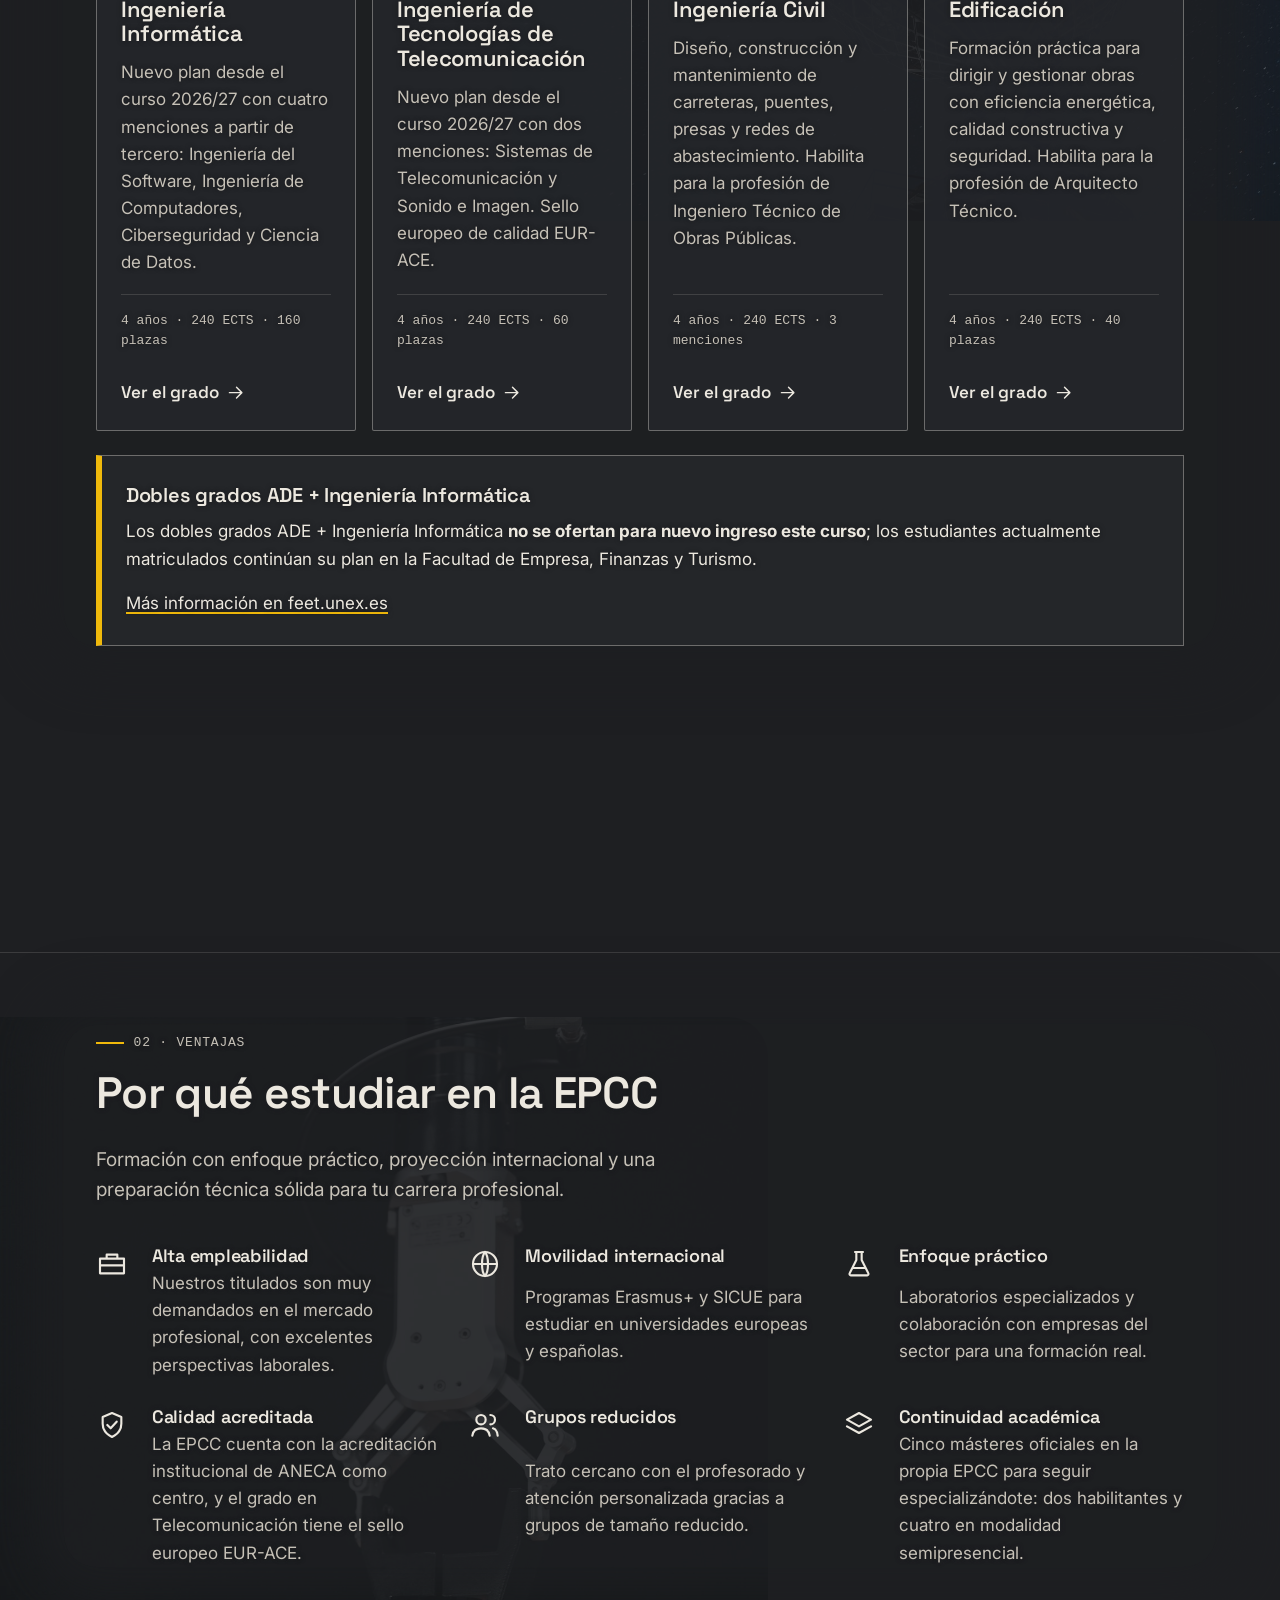
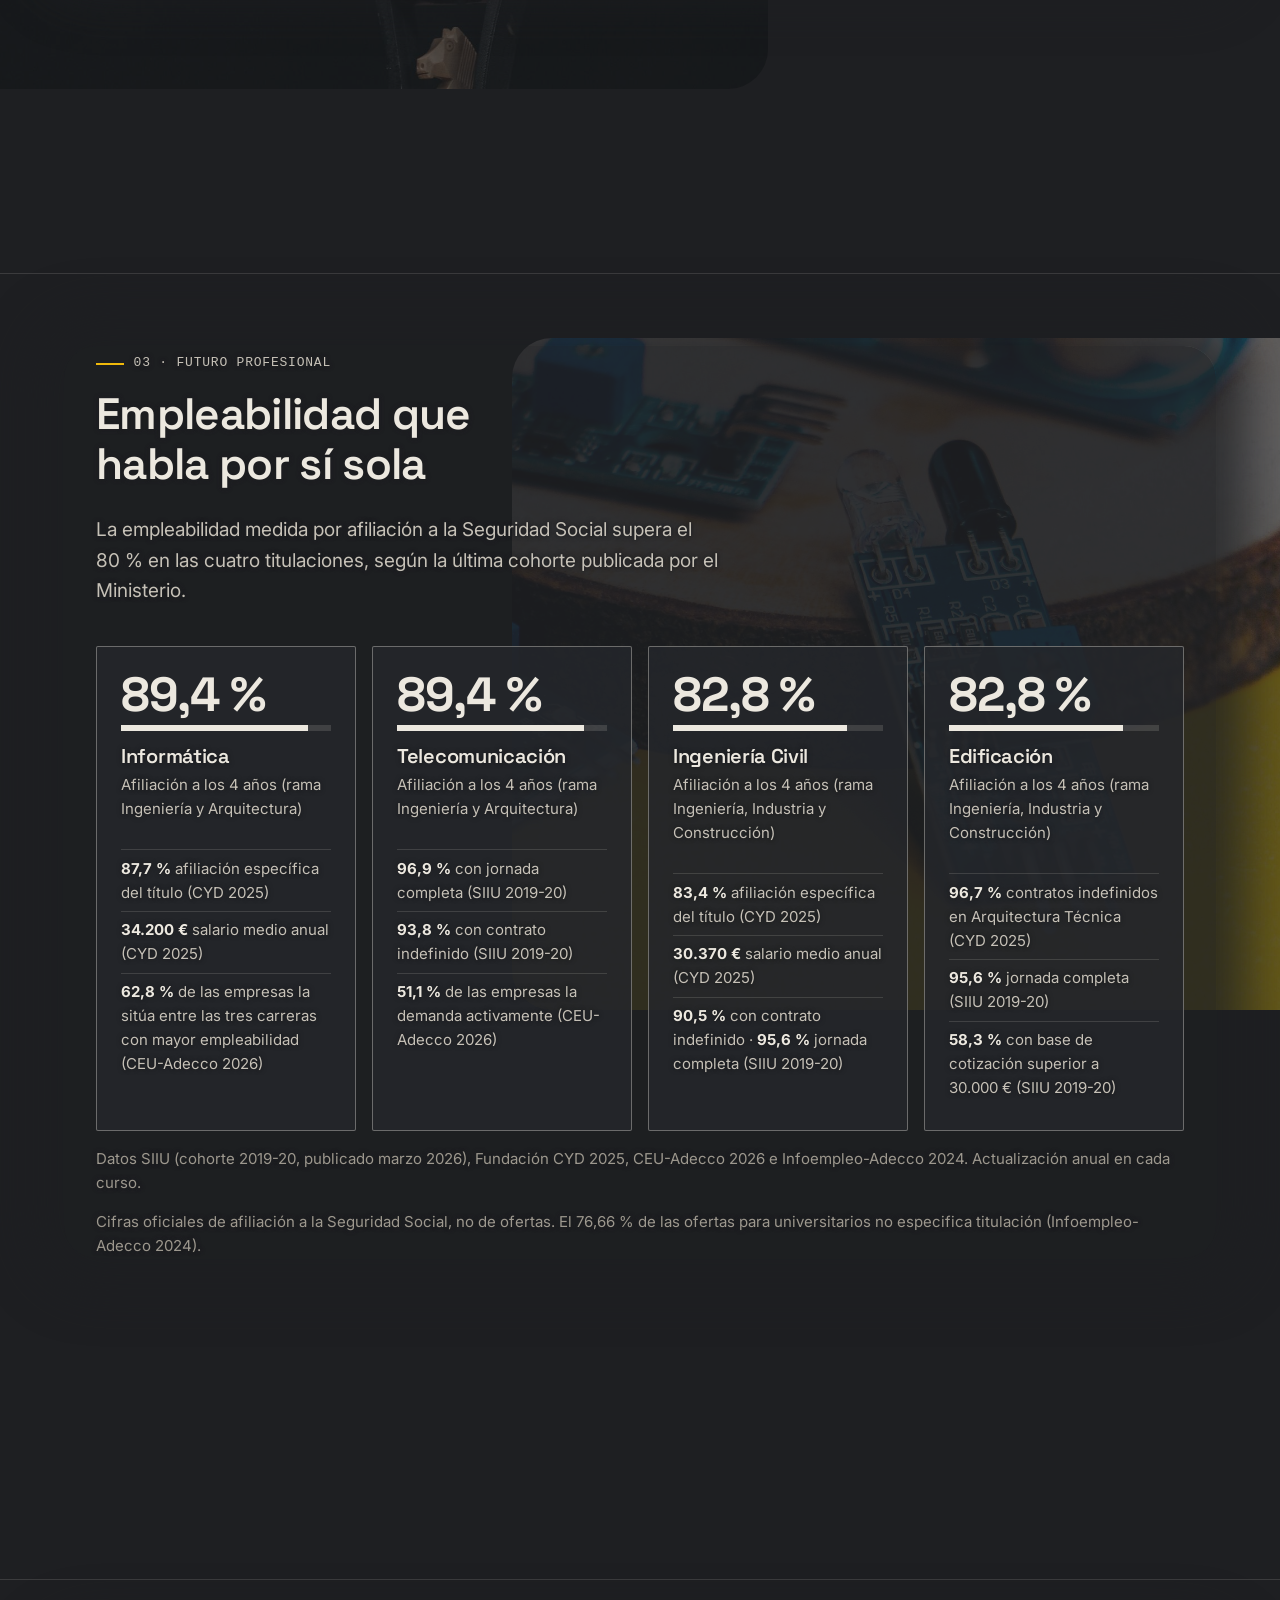
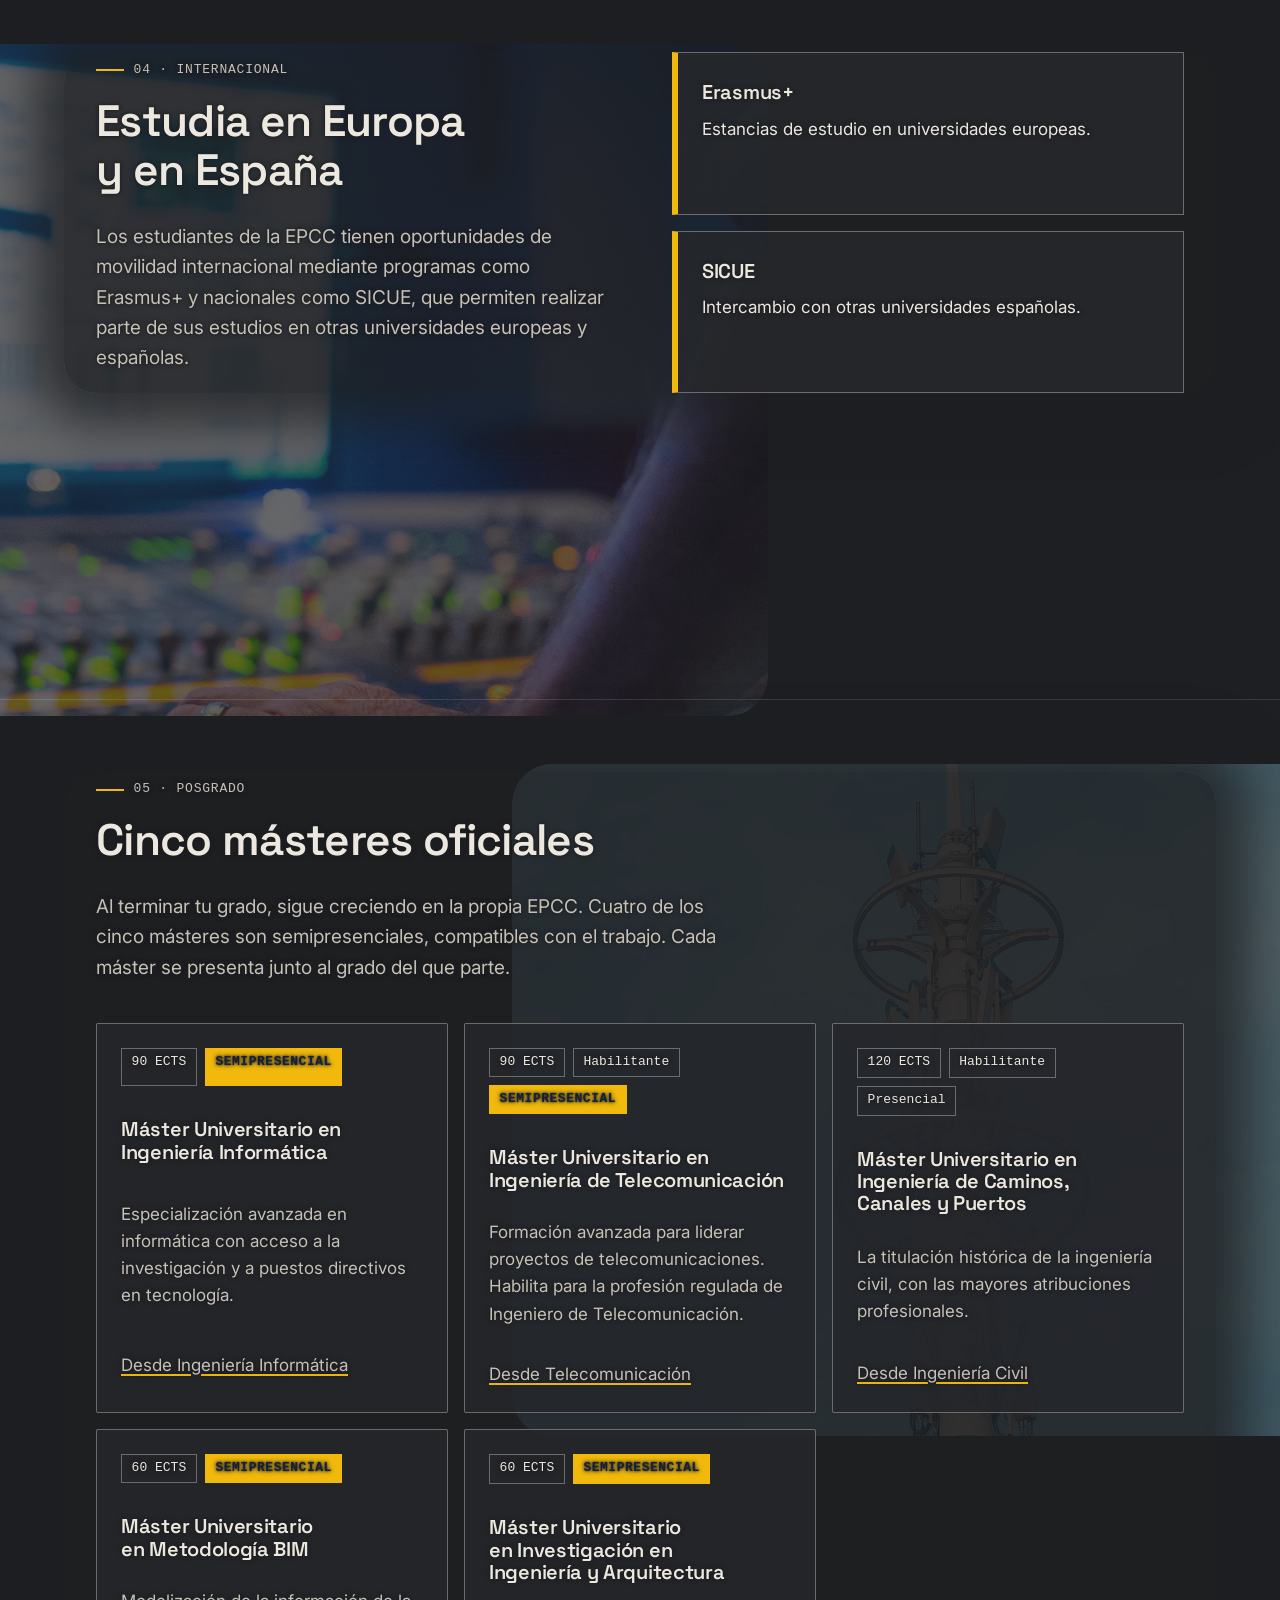
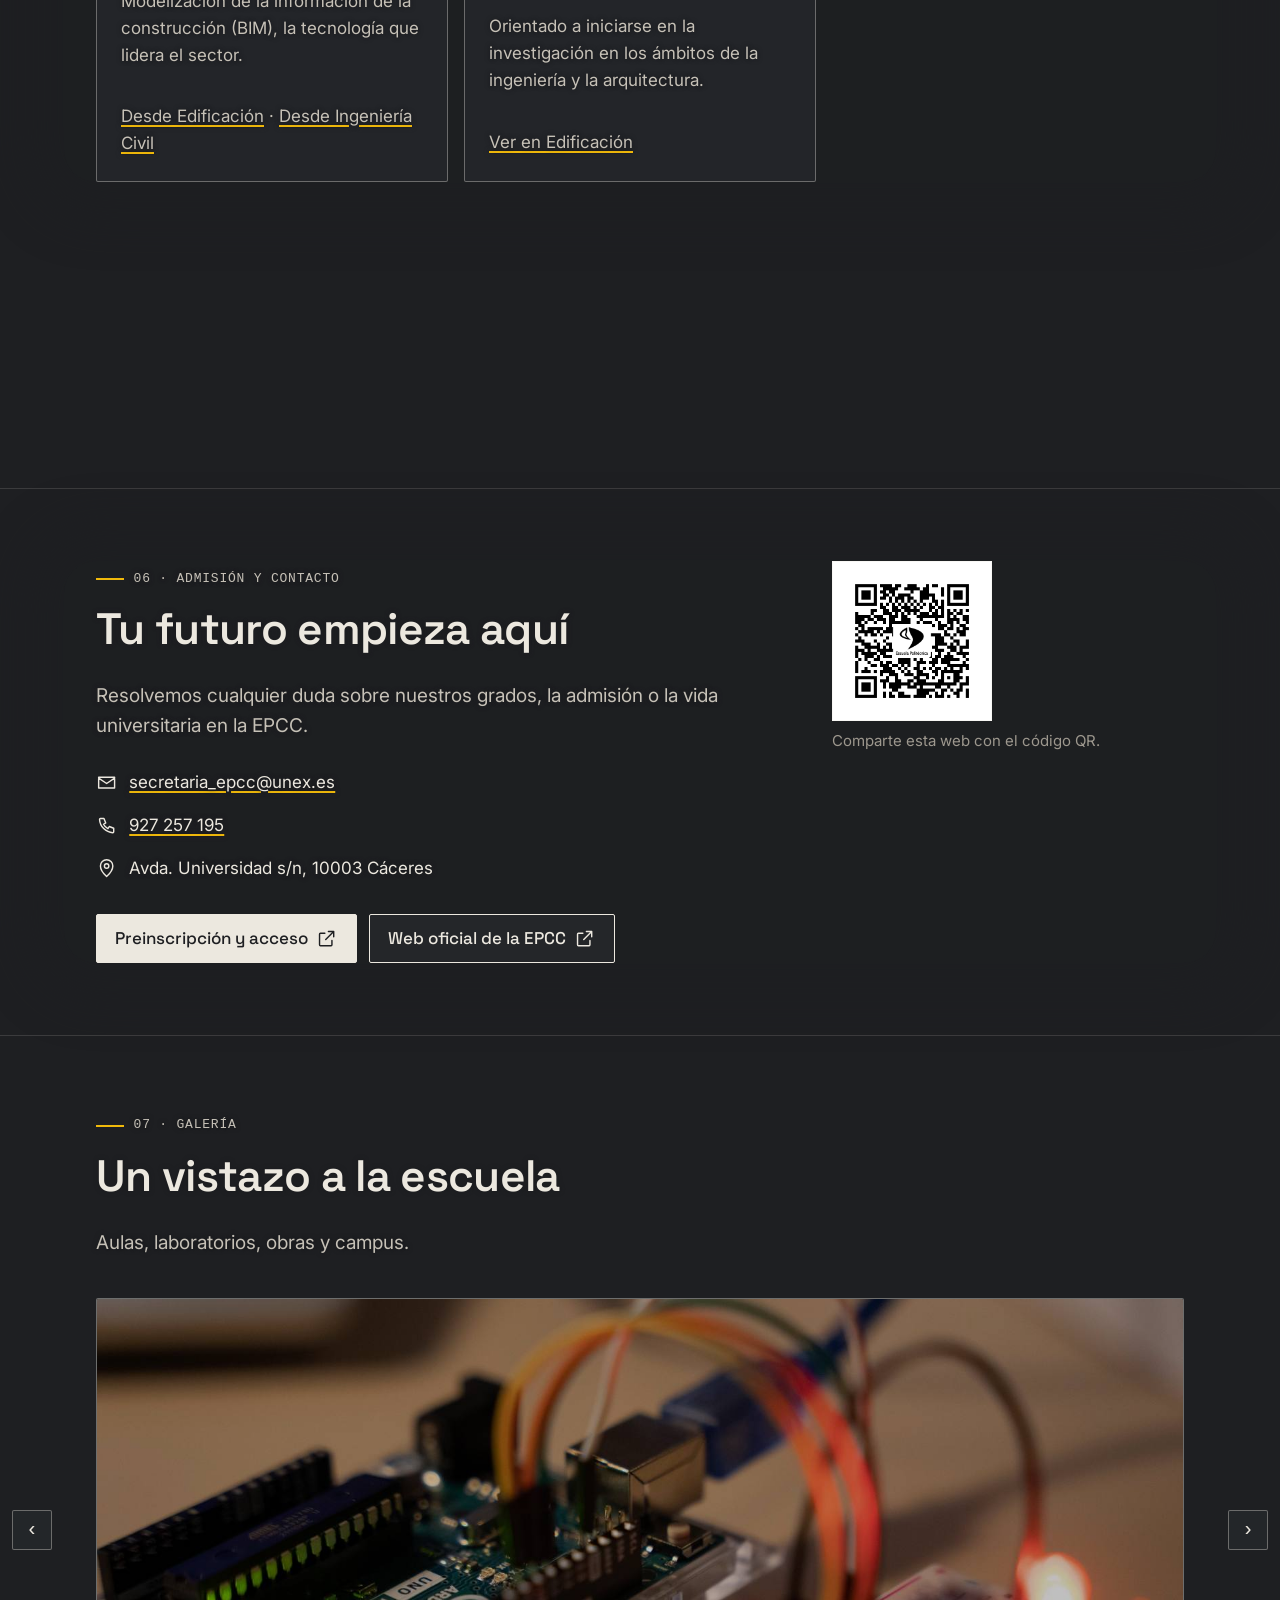
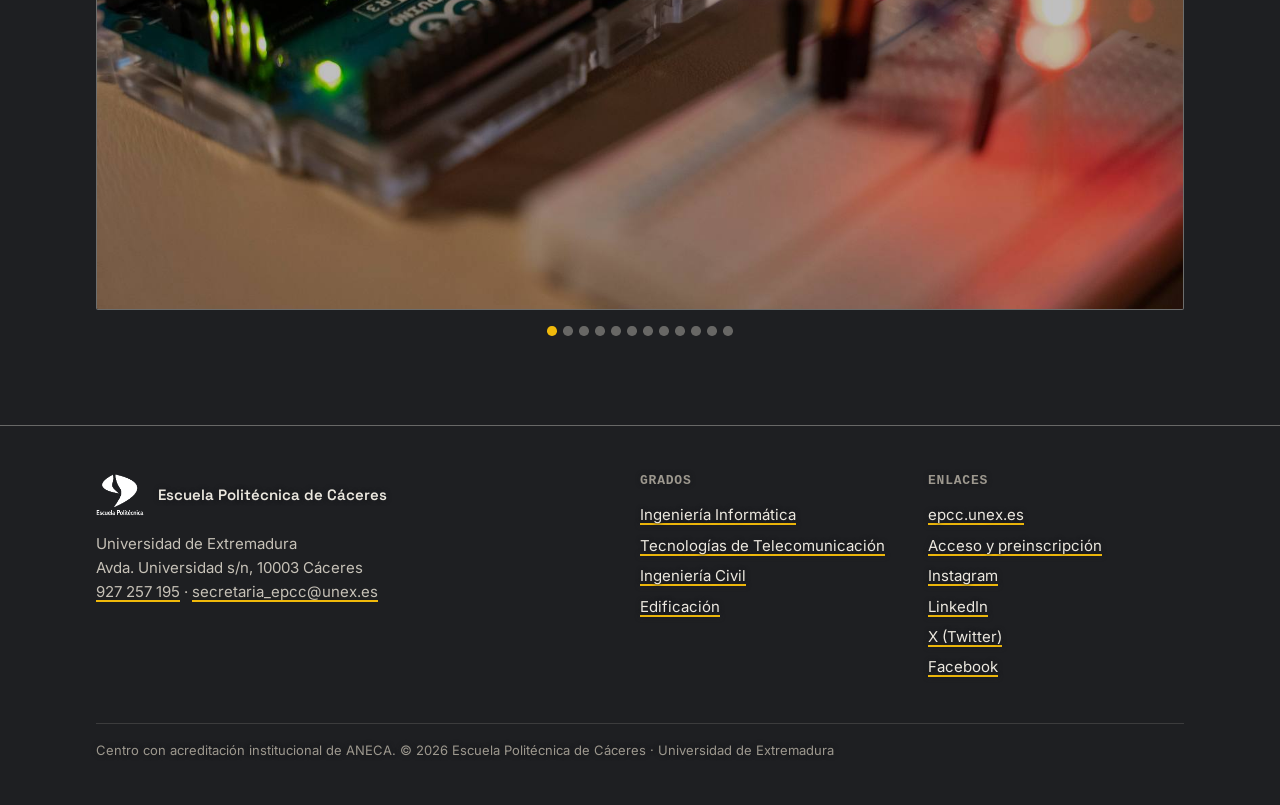
==== commit 2ace7165: "feat(visuals): zigzag section photos + bottom-of-page carousel Replaces the global 'photo-bg' layer " ====
--- a/index.html
+++ b/index.html
@@ -17,6 +17,7 @@
   <link rel="stylesheet" href="https://fonts.googleapis.com/css2?family=Inter:wght@400;500;600&amp;family=Space+Grotesk:wght@500;600;700&amp;display=swap">
   <link rel="stylesheet" href="assets/css/site.css">
   <script src="assets/js/parallax.js" defer></script>
+  <script src="assets/js/gallery.js" defer></script>
 </head>
 <body>
   <svg class="sprite" width="0" height="0" style="position:absolute" aria-hidden="true" focusable="false">
@@ -181,17 +182,6 @@
 
   <div class="layers" aria-hidden="true">
     <div class="layer layer-grid"></div>
-    <div class="layer layer-photos">
-      <div class="photo-bg photo-hero">
-        <img src="assets/img/bg-hero.svg" alt="" loading="eager" fetchpriority="high">
-      </div>
-      <div class="photo-bg photo-empleo">
-        <img src="assets/img/bg-empleo.svg" alt="" loading="lazy">
-      </div>
-      <div class="photo-bg photo-movilidad">
-        <img src="assets/img/bg-movilidad.svg" alt="" loading="lazy">
-      </div>
-    </div>
     <div class="layer layer-art">
       <svg class="scene" style="--i: 0" viewBox="0 0 800 600"><use href="#bridge"/></svg>
       <svg class="scene" style="--i: 1" viewBox="0 0 800 600"><use href="#circuit"/></svg>
@@ -227,6 +217,9 @@
     <main id="contenido">
       <!-- Hero -->
       <section class="hero" aria-labelledby="hero-title">
+        <div class="photo-bg photo-left">
+          <img src="assets/img/photos/teleco-01.jpg" alt="" loading="eager" fetchpriority="high">
+        </div>
         <div class="wrap">
           <p class="hero-badge">Haz la PAU y preinscríbete</p>
           <p class="eyebrow">Escuela Politécnica de Cáceres</p>
@@ -254,6 +247,9 @@
 
       <!-- Degrees -->
       <section class="section" id="grados" aria-labelledby="grados-title">
+        <div class="photo-bg photo-right">
+          <img src="assets/img/photos/teleco-02.jpg" alt="" loading="lazy">
+        </div>
         <div class="wrap">
           <div class="section-head">
             <p class="eyebrow">01 · Oferta académica</p>
@@ -306,6 +302,9 @@
 
       <!-- Why EPCC -->
       <section class="section" id="por-que" aria-labelledby="por-que-title">
+        <div class="photo-bg photo-left">
+          <img src="assets/img/photos/teleco-03.jpg" alt="" loading="lazy">
+        </div>
         <div class="wrap">
           <div class="section-head">
             <p class="eyebrow">02 · Ventajas</p>
@@ -349,6 +348,9 @@
 
       <!-- Employability -->
       <section class="section" id="empleo" aria-labelledby="empleo-title">
+        <div class="photo-bg photo-right">
+          <img src="assets/img/photos/teleco-04.jpg" alt="" loading="lazy">
+        </div>
         <div class="wrap">
           <div class="section-head">
             <p class="eyebrow">03 · Futuro profesional</p>
@@ -408,6 +410,9 @@
 
       <!-- Mobility -->
       <section class="section" id="movilidad" aria-labelledby="movilidad-title">
+        <div class="photo-bg photo-left">
+          <img src="assets/img/photos/teleco-05.jpg" alt="" loading="lazy">
+        </div>
         <div class="wrap split">
           <div>
             <p class="eyebrow">04 · Internacional</p>
@@ -429,6 +434,9 @@
 
       <!-- Masters -->
       <section class="section" id="masteres" aria-labelledby="masteres-title">
+        <div class="photo-bg photo-right">
+          <img src="assets/img/photos/teleco-06.jpg" alt="" loading="lazy">
+        </div>
         <div class="wrap">
           <div class="section-head">
             <p class="eyebrow">05 · Posgrado</p>
@@ -499,6 +507,36 @@
           </figure>
         </div>
       </section>
+
+      <!-- Photo gallery: variants of the section photos that did not
+           get used as a section background. Pure decoration, sits at
+           the end so it does not interrupt the reading flow. -->
+      <section class="gallery" aria-label="Galería de fotos">
+        <div class="wrap">
+          <div class="section-head">
+            <p class="eyebrow">07 · Galería</p>
+            <h2>Un vistazo a la escuela</h2>
+            <p class="lead">Aulas, laboratorios, obras y campus.</p>
+          </div>
+          <div class="gallery-track" role="region" aria-label="Carrusel de imágenes" aria-roledescription="carousel">
+            <img src="assets/img/photos/variants/teleco-01-dark.jpg" alt="" loading="lazy">
+            <img src="assets/img/photos/variants/teleco-01-light.jpg" alt="" loading="lazy">
+            <img src="assets/img/photos/variants/teleco-02-dark.jpg" alt="" loading="lazy">
+            <img src="assets/img/photos/variants/teleco-02-light.jpg" alt="" loading="lazy">
+            <img src="assets/img/photos/variants/teleco-03-dark.jpg" alt="" loading="lazy">
+            <img src="assets/img/photos/variants/teleco-03-light.jpg" alt="" loading="lazy">
+            <img src="assets/img/photos/variants/teleco-04-dark.jpg" alt="" loading="lazy">
+            <img src="assets/img/photos/variants/teleco-04-light.jpg" alt="" loading="lazy">
+            <img src="assets/img/photos/variants/teleco-05-dark.jpg" alt="" loading="lazy">
+            <img src="assets/img/photos/variants/teleco-05-light.jpg" alt="" loading="lazy">
+            <img src="assets/img/photos/variants/teleco-06-dark.jpg" alt="" loading="lazy">
+            <img src="assets/img/photos/variants/teleco-06-light.jpg" alt="" loading="lazy">
+          </div>
+          <button class="gallery-btn gallery-btn-prev" type="button" aria-label="Foto anterior">‹</button>
+          <button class="gallery-btn gallery-btn-next" type="button" aria-label="Foto siguiente">›</button>
+          <ol class="gallery-dots" role="tablist" aria-label="Ir a foto"></ol>
+        </div>
+      </section>
     </main>
 
     <footer class="site-footer">
--- a/assets/css/site.css
+++ b/assets/css/site.css
@@ -182,13 +182,22 @@
   pointer-events: none;
 }
 
+/* Section-local background photo. Lives inside a <section> and is
+   positioned to bleed off one edge (left or right) of the viewport.
+   The section already has `position: relative` set in `.section > .wrap`,
+   so a child .photo-bg with `position: absolute` and a large negative
+   `top/left/right` will sit over the section's content. The veil
+   (see .section > .wrap::before) keeps text legible on top. */
 .photo-bg {
   position: absolute;
   width: min(70vw, 1200px);
   height: auto;
-  opacity: 0.18;
+  opacity: 0.32;
   border-radius: 40px;
   overflow: hidden;
+  pointer-events: none;
+  transform: translate3d(0, calc(var(--ay, 0) * 0.3px), 0);
+  z-index: 0;
 }
 
 .photo-bg img {
@@ -197,22 +206,27 @@
   display: block;
 }
 
-.photo-hero {
-  top: 10vh;
+.photo-left {
+  left: -10vw;
+  top: 4rem;
+}
+
+.photo-right {
   right: -10vw;
-  transform: translate3d(0, calc(var(--ay, 0) * 0.3px), 0);
-}
-
-.photo-empleo {
-  top: calc(3 * 120vh + 10vh);
-  left: -10vw;
-  transform: translate3d(0, calc(var(--ay, 0) * 0.3px), 0);
-}
-
-.photo-movilidad {
-  top: calc(4 * 120vh + 10vh);
-  right: -10vw;
-  transform: translate3d(0, calc(var(--ay, 0) * 0.3px), 0);
+  top: 4rem;
+}
+
+/* Section that hosts a section-local photo needs to be a positioning
+   context. The existing .section already has `padding: 4.5rem 0` but
+   not `position: relative`; we add it here. The wrap already has
+   `position: relative` for the veil, so the photo and the veil
+   stack as expected (photo behind, veil in front, content on top). */
+.section { position: relative; }
+
+@media (max-width: 899px) {
+  .photo-bg { width: 110vw; opacity: 0.22; }
+  .photo-left { left: -38vw; }
+  .photo-right { right: -38vw; }
 }
 
 .scene {
@@ -688,6 +702,86 @@
 :root[data-theme="light"] .logo-light { display: block; }
 :root[data-theme="light"] .logo-dark { display: none; }
 
+/* ---------- Photo gallery / carousel ---------- */
+
+.gallery {
+  position: relative;
+  padding: 4.5rem 0;
+  border-top: 1px solid var(--rule);
+}
+
+.gallery-track {
+  position: relative;
+  aspect-ratio: 16 / 9;
+  max-width: 100%;
+  margin: 0 auto;
+  background: var(--surface);
+  border: 1px solid var(--rule-strong);
+  border-radius: var(--radius);
+  overflow: hidden;
+}
+
+.gallery-track img {
+  position: absolute;
+  inset: 0;
+  width: 100%;
+  height: 100%;
+  object-fit: cover;
+  opacity: 0;
+  transition: opacity 0.5s ease;
+}
+
+.gallery-track img.is-active { opacity: 1; }
+
+.gallery-btn {
+  position: absolute;
+  top: 50%;
+  transform: translateY(-50%);
+  width: 2.5rem;
+  height: 2.5rem;
+  background: var(--panel);
+  border: 1px solid var(--rule-strong);
+  color: var(--ink);
+  font-family: var(--font-mono);
+  font-size: 1.25rem;
+  line-height: 1;
+  cursor: pointer;
+  border-radius: var(--radius);
+  z-index: 2;
+  transition: box-shadow 0.15s ease;
+}
+
+.gallery-btn:hover { box-shadow: 3px 3px 0 var(--accent); }
+.gallery-btn-prev { left: 0.75rem; }
+.gallery-btn-next { right: 0.75rem; }
+
+.gallery-dots {
+  display: flex;
+  justify-content: center;
+  gap: 0.4rem;
+  margin-top: 1rem;
+  list-style: none;
+  padding: 0;
+}
+
+.gallery-dots button {
+  width: 0.6rem;
+  height: 0.6rem;
+  border-radius: 50%;
+  background: var(--rule-strong);
+  border: 0;
+  padding: 0;
+  cursor: pointer;
+  transition: background 0.15s ease, transform 0.15s ease;
+}
+
+.gallery-dots button:hover { transform: scale(1.3); }
+.gallery-dots button[aria-current="true"] { background: var(--accent); }
+
+@media (max-width: 600px) {
+  .gallery-track { aspect-ratio: 4 / 3; }
+}
+
 /* ---------- Motion preferences ---------- */
 
 @media (prefers-reduced-motion: reduce) {
